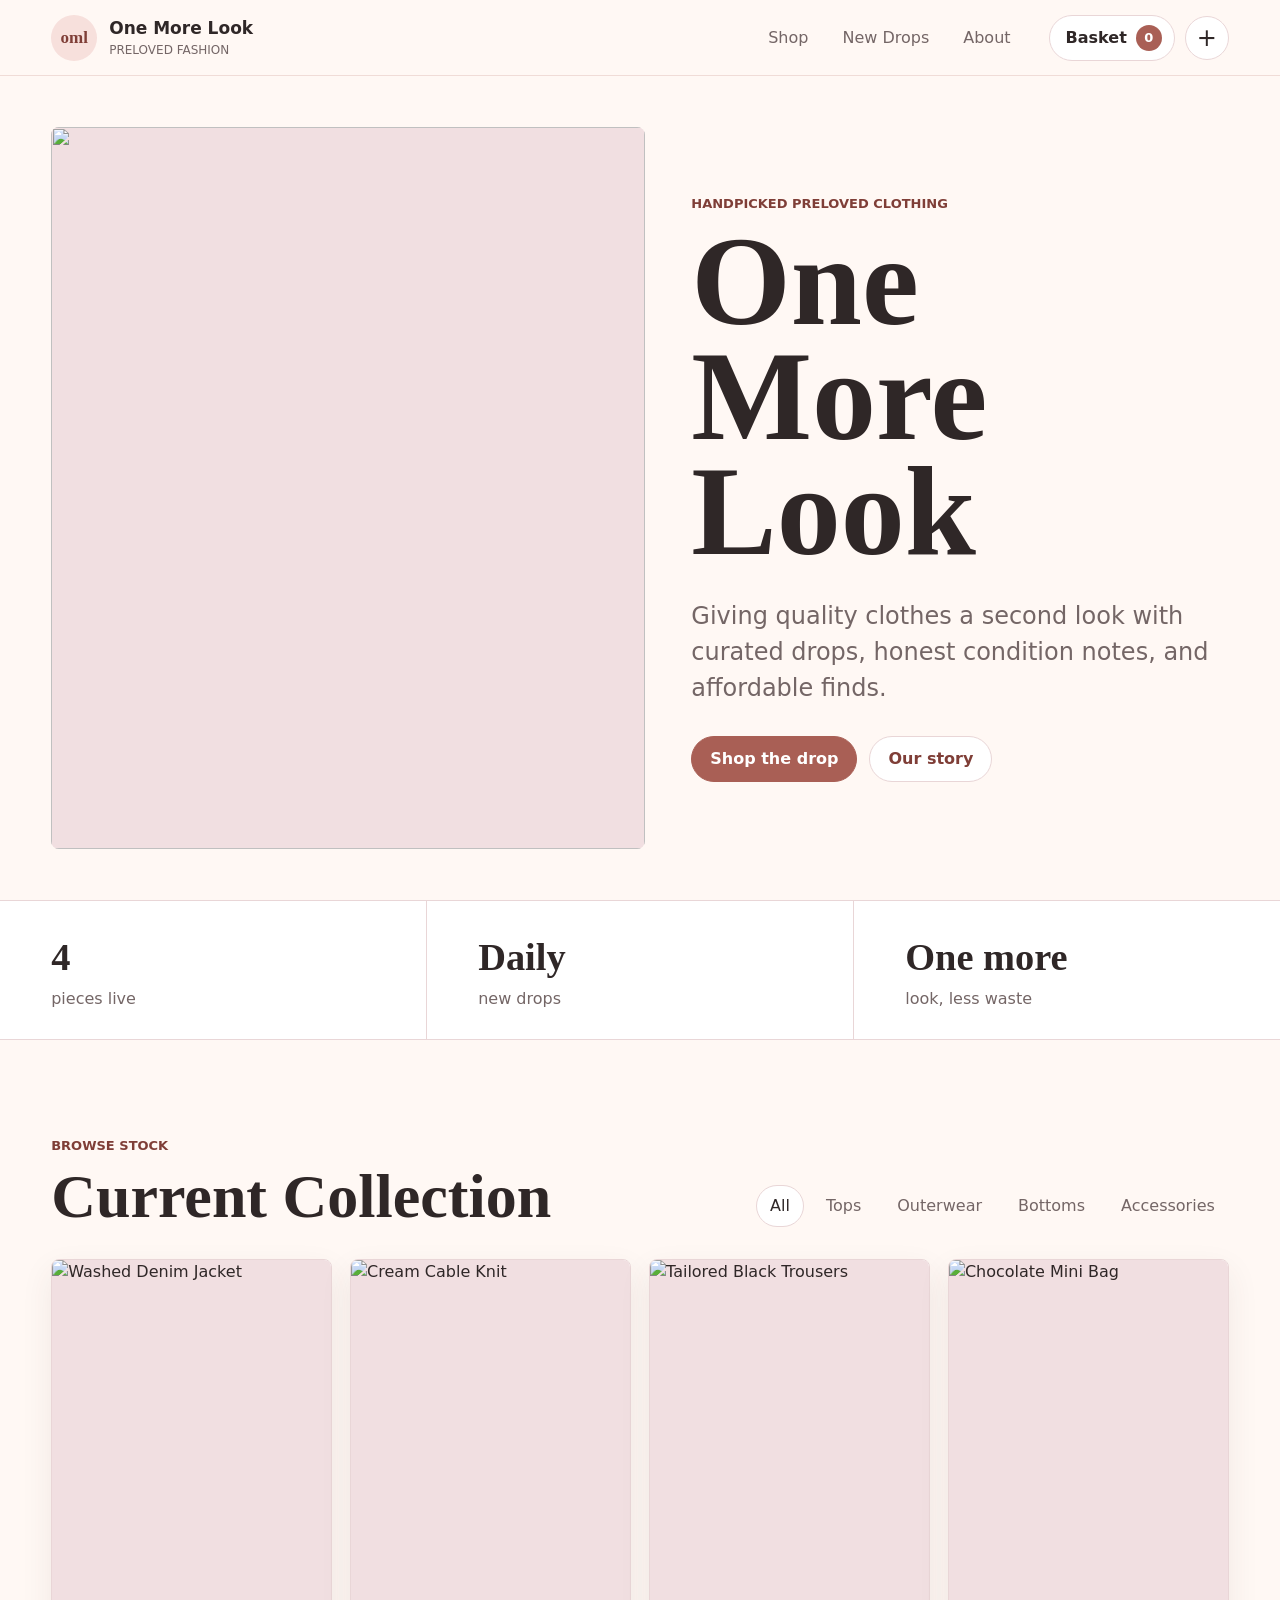
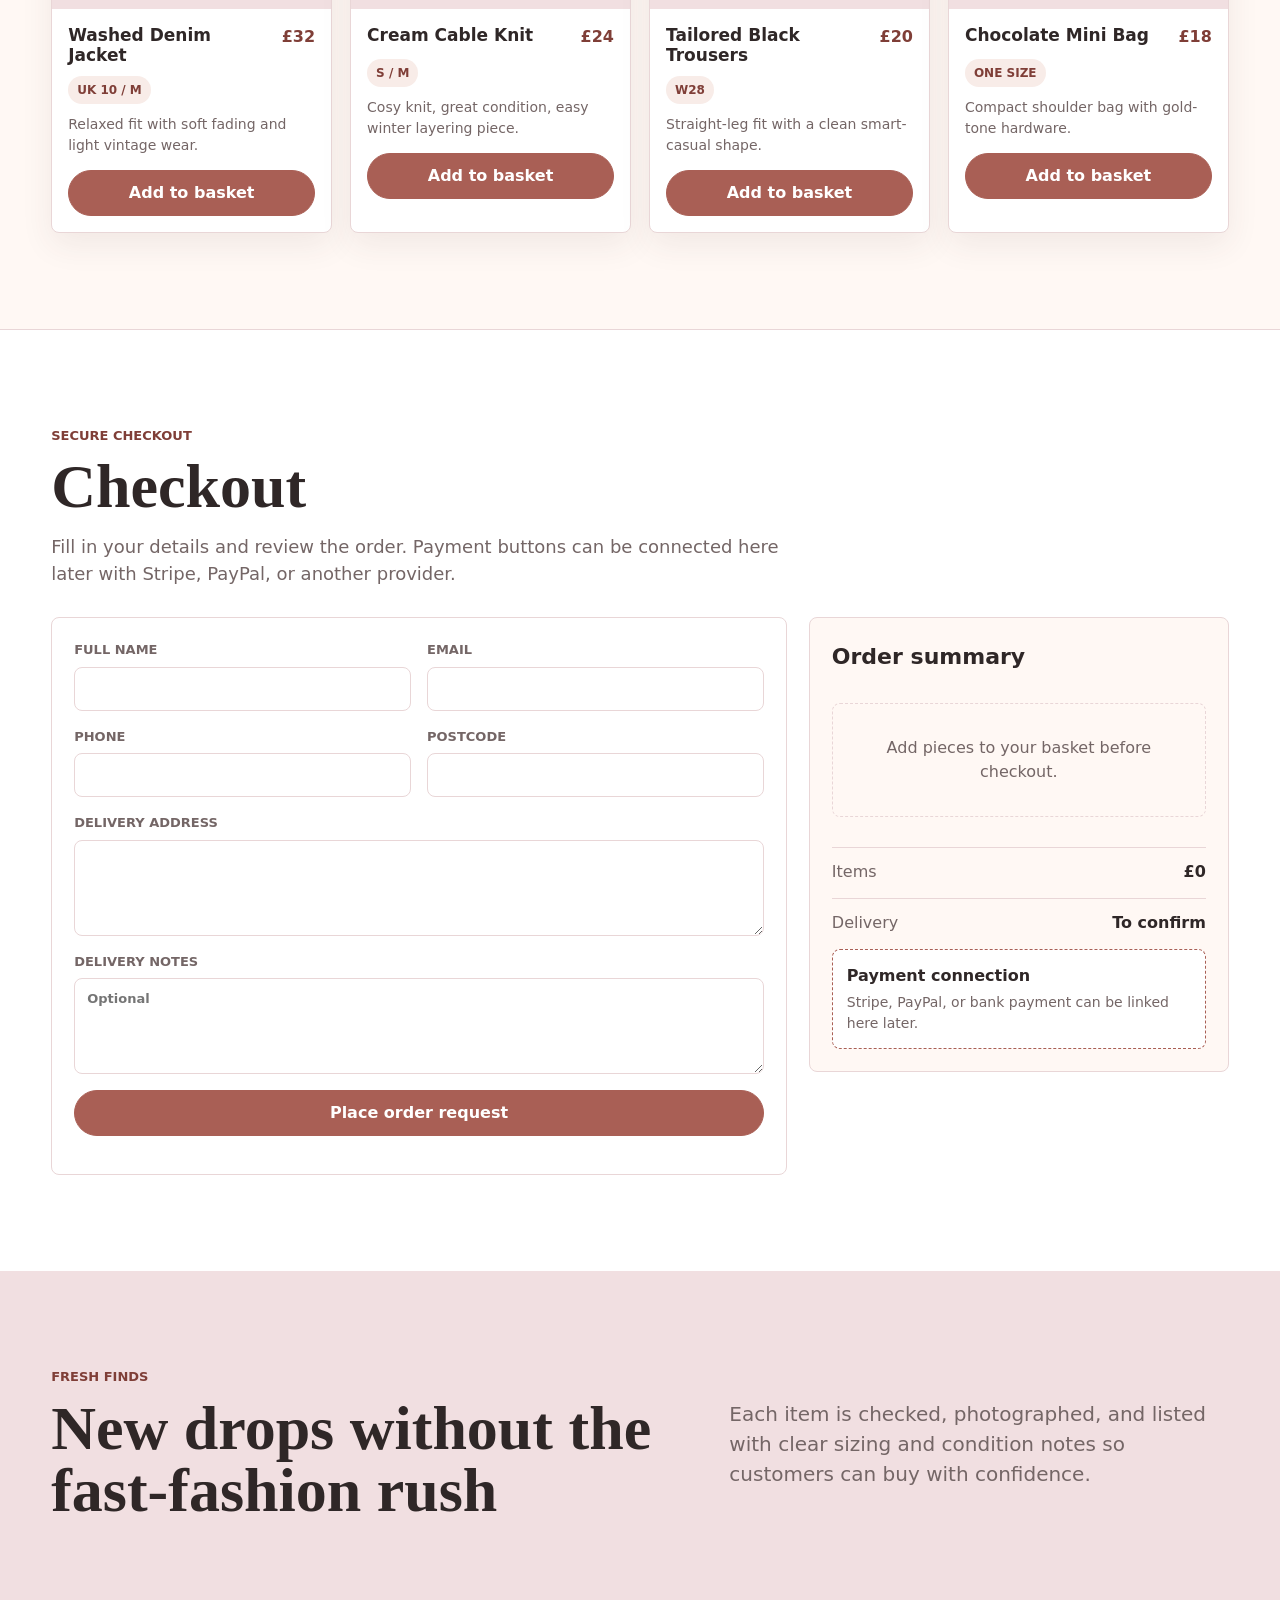
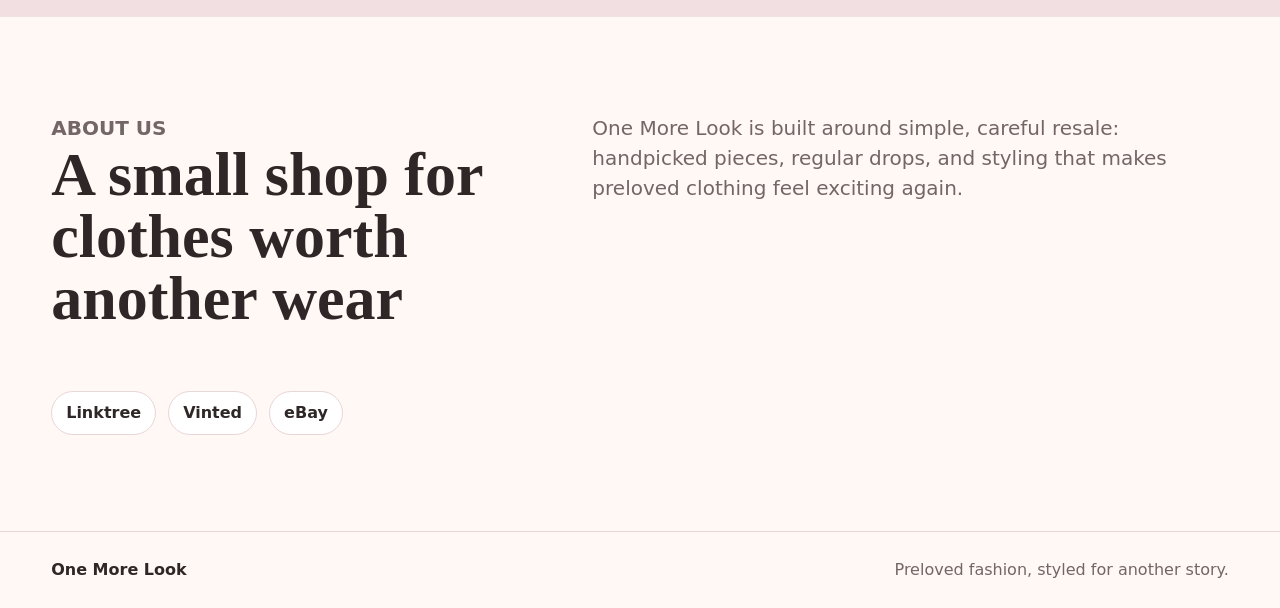
==== index.html @ d31d64b2 "initial" ====
<!doctype html>
<html lang="en">
  <head>
    <meta charset="utf-8" />
    <meta name="viewport" content="width=device-width, initial-scale=1" />
    <title>One More Look | Preloved Fashion</title>
    <meta
      name="description"
      content="One More Look sells handpicked preloved clothing, giving every piece one more look."
    />
    <link rel="preconnect" href="https://images.unsplash.com" />
    <link rel="stylesheet" href="styles.css" />
  </head>
  <body>
    <header class="site-header">
      <a class="brand" href="#home" aria-label="One More Look home">
        <span class="brand-mark">oml</span>
        <span>
          <strong>One More Look</strong>
          <small>Preloved Fashion</small>
        </span>
      </a>

      <nav class="main-nav" aria-label="Main navigation">
        <a href="#shop">Shop</a>
        <a href="#new">New Drops</a>
        <a href="#about">About</a>
      </nav>

      <div class="header-actions">
        <button class="basket-button" id="basketOpen" type="button" aria-label="Open basket">
          Basket
          <span id="basketCount">0</span>
        </button>
        <button class="icon-button" id="employeeOpen" type="button" aria-label="Employee login">
          <span aria-hidden="true">+</span>
        </button>
      </div>
    </header>

    <main id="home">
      <section class="hero" aria-labelledby="hero-title">
        <div class="hero-media" aria-hidden="true">
          <img
            src="https://images.unsplash.com/photo-1525507119028-ed4c629a60a3?auto=format&fit=crop&w=1200&q=80"
            alt=""
          />
        </div>
        <div class="hero-copy">
          <p class="eyebrow">Handpicked preloved clothing</p>
          <h1 id="hero-title">One More Look</h1>
          <p id="heroText">
            Giving quality clothes a second look with curated drops, honest condition notes, and
            affordable finds.
          </p>
          <div class="hero-actions">
            <a class="button primary" href="#shop">Shop the drop</a>
            <a class="button secondary" href="#about">Our story</a>
          </div>
        </div>
      </section>

      <section class="stats-band" aria-label="Shop highlights">
        <div>
          <strong id="stockCount">0</strong>
          <span>pieces live</span>
        </div>
        <div>
          <strong>Daily</strong>
          <span>new drops</span>
        </div>
        <div>
          <strong>One more</strong>
          <span>look, less waste</span>
        </div>
      </section>

      <section class="section" id="shop" aria-labelledby="shop-title">
        <div class="section-heading">
          <div>
            <p class="eyebrow">Browse stock</p>
            <h2 id="shop-title">Current Collection</h2>
          </div>
          <div class="filters" aria-label="Product filters">
            <button class="filter active" type="button" data-filter="all">All</button>
            <button class="filter" type="button" data-filter="tops">Tops</button>
            <button class="filter" type="button" data-filter="outerwear">Outerwear</button>
            <button class="filter" type="button" data-filter="bottoms">Bottoms</button>
            <button class="filter" type="button" data-filter="accessories">Accessories</button>
          </div>
        </div>
        <div class="product-grid" id="productGrid" aria-live="polite"></div>
      </section>

      <section class="section checkout-section" id="checkout" aria-labelledby="checkout-title">
        <div>
          <p class="eyebrow">Secure checkout</p>
          <h2 id="checkout-title">Checkout</h2>
          <p>
            Fill in your details and review the order. Payment buttons can be connected here later
            with Stripe, PayPal, or another provider.
          </p>
        </div>

        <div class="checkout-layout">
          <form class="checkout-form" id="checkoutForm">
            <label>
              Full name
              <input type="text" id="customerName" required />
            </label>
            <label>
              Email
              <input type="email" id="customerEmail" required />
            </label>
            <label>
              Phone
              <input type="tel" id="customerPhone" />
            </label>
            <label>
              Postcode
              <input type="text" id="customerPostcode" required />
            </label>
            <label class="full">
              Delivery address
              <textarea id="customerAddress" required></textarea>
            </label>
            <label class="full">
              Delivery notes
              <textarea id="customerNotes" placeholder="Optional"></textarea>
            </label>
            <button class="button primary full" type="submit">Place order request</button>
            <p class="form-note full" id="checkoutMessage"></p>
          </form>

          <aside class="order-summary" aria-label="Order summary">
            <h3>Order summary</h3>
            <div id="checkoutItems"></div>
            <div class="summary-line">
              <span>Items</span>
              <strong id="checkoutSubtotal">GBP 0</strong>
            </div>
            <div class="summary-line">
              <span>Delivery</span>
              <strong id="checkoutDelivery">To confirm</strong>
            </div>
            <div class="payment-placeholder">
              <strong>Payment connection</strong>
              <span>Stripe, PayPal, or bank payment can be linked here later.</span>
            </div>
          </aside>
        </div>
      </section>

      <section class="new-drop" id="new" aria-labelledby="new-title">
        <div>
          <p class="eyebrow">Fresh finds</p>
          <h2 id="new-title">New drops without the fast-fashion rush</h2>
        </div>
        <p>
          Each item is checked, photographed, and listed with clear sizing and condition notes so
          customers can buy with confidence.
        </p>
      </section>

      <section class="section about" id="about" aria-labelledby="about-title">
        <div>
          <p class="eyebrow">About us</p>
          <h2 id="about-title">A small shop for clothes worth another wear</h2>
        </div>
        <p id="aboutText">
          One More Look is built around simple, careful resale: handpicked pieces, regular drops,
          and styling that makes preloved clothing feel exciting again.
        </p>
        <div class="social-links">
          <a href="https://linktr.ee/onemorelook" target="_blank" rel="noreferrer">Linktree</a>
          <a href="#" id="vintedLink">Vinted</a>
          <a href="#" id="ebayLink">eBay</a>
        </div>
      </section>
    </main>

    <footer class="site-footer">
      <span>One More Look</span>
      <span>Preloved fashion, styled for another story.</span>
    </footer>

    <dialog class="employee-panel" id="employeePanel">
      <div class="panel-top">
        <div>
          <p class="eyebrow">Employee area</p>
          <h2 id="panelTitle">Login</h2>
        </div>
        <button class="icon-button" id="employeeClose" type="button" aria-label="Close employee panel">
          <span aria-hidden="true">x</span>
        </button>
      </div>

      <form class="login-form" id="loginForm">
        <label>
          Email
          <input type="email" id="employeeEmail" value="employee@onemorelook.co.uk" required />
        </label>
        <label>
          Password
          <input type="password" id="employeePassword" placeholder="Try: onemorelook" required />
        </label>
        <button class="button primary" type="submit">Log in</button>
        <p class="form-note" id="loginMessage">Demo password: <strong>onemorelook</strong></p>
      </form>

      <div class="admin-area hidden" id="adminArea">
        <div class="admin-toolbar">
          <button class="tab active" type="button" data-tab="stock">Stock</button>
          <button class="tab" type="button" data-tab="layout">Layout</button>
          <button class="tab" type="button" data-tab="links">Links</button>
        </div>

        <section class="admin-tab" id="stockTab">
          <form class="stock-form" id="stockForm">
            <input type="hidden" id="itemId" />
            <label>
              Item name
              <input type="text" id="itemName" placeholder="Vintage denim jacket" required />
            </label>
            <label>
              Category
              <select id="itemCategory">
                <option value="tops">Tops</option>
                <option value="outerwear">Outerwear</option>
                <option value="bottoms">Bottoms</option>
                <option value="accessories">Accessories</option>
              </select>
            </label>
            <label>
              Price
              <input type="number" id="itemPrice" min="1" step="1" placeholder="28" required />
            </label>
            <label>
              Size
              <input type="text" id="itemSize" placeholder="UK 10 / M" required />
            </label>
            <label class="full">
              Image URL
              <input type="url" id="itemImage" placeholder="https://..." required />
            </label>
            <label class="full">
              Notes
              <textarea id="itemNotes" placeholder="Condition, fit, fabric, styling note" required></textarea>
            </label>
            <div class="form-actions full">
              <button class="button primary" type="submit">Save item</button>
              <button class="button secondary" id="clearForm" type="button">Clear</button>
            </div>
          </form>
          <div class="stock-list" id="stockList"></div>
        </section>

        <section class="admin-tab hidden" id="layoutTab">
          <form class="settings-form" id="settingsForm">
            <label>
              Hero message
              <textarea id="settingHero"></textarea>
            </label>
            <label>
              About message
              <textarea id="settingAbout"></textarea>
            </label>
            <label>
              Accent colour
              <input type="color" id="settingAccent" value="#a95f55" />
            </label>
            <button class="button primary" type="submit">Update website</button>
          </form>
        </section>

        <section class="admin-tab hidden" id="linksTab">
          <form class="settings-form" id="linksForm">
            <label>
              Vinted link
              <input type="url" id="settingVinted" placeholder="https://www.vinted.co.uk/..." />
            </label>
            <label>
              eBay link
              <input type="url" id="settingEbay" placeholder="https://www.ebay.co.uk/..." />
            </label>
            <button class="button primary" type="submit">Save links</button>
          </form>
        </section>

        <button class="button danger" id="logoutButton" type="button">Log out</button>
      </div>
    </dialog>

    <dialog class="basket-panel" id="basketPanel">
      <div class="panel-top">
        <div>
          <p class="eyebrow">Your basket</p>
          <h2>Ready to buy</h2>
        </div>
        <button class="icon-button" id="basketClose" type="button" aria-label="Close basket">
          <span aria-hidden="true">x</span>
        </button>
      </div>
      <div class="basket-list" id="basketList"></div>
      <div class="basket-footer">
        <div class="summary-line">
          <span>Subtotal</span>
          <strong id="basketSubtotal">GBP 0</strong>
        </div>
        <a class="button primary" id="checkoutLink" href="#checkout">Go to checkout</a>
        <button class="button secondary" id="clearBasket" type="button">Clear basket</button>
      </div>
    </dialog>

    <script src="app.js"></script>
  </body>
</html>
---- styles.css ----
:root {
  --bg: #fff8f4;
  --ink: #2f2727;
  --muted: #746666;
  --paper: #ffffff;
  --soft: #f1dfe1;
  --accent: #a95f55;
  --accent-dark: #7f3e37;
  --line: #e9d6d7;
  --shadow: 0 18px 48px rgba(73, 47, 47, 0.14);
}

* {
  box-sizing: border-box;
}

html {
  scroll-behavior: smooth;
}

body {
  margin: 0;
  background: var(--bg);
  color: var(--ink);
  font-family:
    Inter, ui-sans-serif, system-ui, -apple-system, BlinkMacSystemFont, "Segoe UI", sans-serif;
  line-height: 1.5;
}

a {
  color: inherit;
  text-decoration: none;
}

img {
  display: block;
  max-width: 100%;
}

button,
input,
textarea,
select {
  font: inherit;
}

.site-header {
  position: sticky;
  top: 0;
  z-index: 10;
  display: grid;
  grid-template-columns: 1fr auto auto;
  align-items: center;
  gap: 24px;
  min-height: 76px;
  padding: 14px clamp(18px, 4vw, 56px);
  border-bottom: 1px solid rgba(169, 95, 85, 0.18);
  background: rgba(255, 248, 244, 0.9);
  backdrop-filter: blur(14px);
}

.header-actions {
  display: flex;
  align-items: center;
  justify-content: flex-end;
  gap: 10px;
}

.brand {
  display: inline-flex;
  align-items: center;
  gap: 12px;
  width: fit-content;
}

.brand-mark {
  display: grid;
  width: 46px;
  height: 46px;
  place-items: center;
  border-radius: 50%;
  background: #f7e0dc;
  color: var(--accent-dark);
  font-family: Georgia, serif;
  font-size: 17px;
  font-weight: 700;
  letter-spacing: 0;
}

.brand strong,
.brand small {
  display: block;
}

.brand strong {
  font-size: 17px;
}

.brand small {
  color: var(--muted);
  font-size: 12px;
  text-transform: uppercase;
}

.main-nav {
  display: flex;
  align-items: center;
  gap: 6px;
}

.main-nav a,
.filter,
.tab {
  min-height: 38px;
  padding: 8px 13px;
  border: 1px solid transparent;
  border-radius: 999px;
  color: var(--muted);
  background: transparent;
  cursor: pointer;
}

.main-nav a:hover,
.filter:hover,
.tab:hover,
.filter.active,
.tab.active {
  border-color: var(--line);
  background: var(--paper);
  color: var(--ink);
}

.icon-button {
  display: grid;
  width: 44px;
  height: 44px;
  place-items: center;
  border: 1px solid var(--line);
  border-radius: 50%;
  background: var(--paper);
  color: var(--ink);
  cursor: pointer;
}

.icon-button span {
  display: block;
  font-size: 24px;
  line-height: 1;
}

.basket-button {
  display: inline-flex;
  min-height: 44px;
  align-items: center;
  gap: 9px;
  padding: 9px 12px 9px 16px;
  border: 1px solid var(--line);
  border-radius: 999px;
  background: var(--paper);
  color: var(--ink);
  cursor: pointer;
  font-weight: 900;
}

.basket-button span {
  display: grid;
  min-width: 26px;
  height: 26px;
  place-items: center;
  border-radius: 50%;
  background: var(--accent);
  color: #fff;
  font-size: 13px;
}

.hero {
  display: grid;
  grid-template-columns: minmax(0, 1.05fr) minmax(320px, 0.95fr);
  align-items: stretch;
  min-height: calc(100svh - 76px);
  padding: clamp(18px, 4vw, 56px);
  gap: clamp(18px, 4vw, 46px);
}

.hero-media {
  overflow: hidden;
  min-height: 520px;
  border-radius: 8px;
  background: var(--soft);
}

.hero-media img {
  width: 100%;
  height: 100%;
  object-fit: cover;
}

.hero-copy {
  display: flex;
  flex-direction: column;
  justify-content: center;
  padding-block: 48px;
}

.eyebrow {
  margin: 0 0 10px;
  color: var(--accent-dark);
  font-size: 13px;
  font-weight: 800;
  letter-spacing: 0;
  text-transform: uppercase;
}

h1,
h2,
p {
  overflow-wrap: anywhere;
}

h1 {
  max-width: 11ch;
  margin: 0;
  font-family: Georgia, "Times New Roman", serif;
  font-size: clamp(58px, 10vw, 132px);
  font-weight: 700;
  line-height: 0.9;
}

h2 {
  margin: 0;
  font-family: Georgia, "Times New Roman", serif;
  font-size: clamp(32px, 5vw, 62px);
  line-height: 1;
}

.hero-copy p:not(.eyebrow) {
  max-width: 620px;
  margin: 28px 0 0;
  color: var(--muted);
  font-size: clamp(18px, 2vw, 24px);
}

.hero-actions,
.form-actions,
.social-links {
  display: flex;
  flex-wrap: wrap;
  gap: 12px;
  margin-top: 30px;
}

.button {
  display: inline-flex;
  min-height: 44px;
  align-items: center;
  justify-content: center;
  padding: 10px 18px;
  border: 1px solid var(--line);
  border-radius: 999px;
  background: var(--paper);
  color: var(--ink);
  cursor: pointer;
  font-weight: 800;
}

.button.primary {
  border-color: var(--accent);
  background: var(--accent);
  color: #fff;
}

.button.secondary {
  color: var(--accent-dark);
}

.button.full {
  width: 100%;
}

.button.danger {
  width: 100%;
  margin-top: 18px;
  border-color: #e6b5b5;
  color: #8d2727;
}

.stats-band {
  display: grid;
  grid-template-columns: repeat(3, 1fr);
  gap: 1px;
  border-block: 1px solid var(--line);
  background: var(--line);
}

.stats-band div {
  padding: 28px clamp(18px, 4vw, 56px);
  background: #fff;
}

.stats-band strong,
.stats-band span {
  display: block;
}

.stats-band strong {
  font-family: Georgia, serif;
  font-size: clamp(26px, 3vw, 42px);
}

.stats-band span {
  color: var(--muted);
}

.section,
.new-drop,
.about {
  padding: clamp(54px, 8vw, 96px) clamp(18px, 4vw, 56px);
}

.section-heading {
  display: flex;
  align-items: end;
  justify-content: space-between;
  gap: 22px;
  margin-bottom: 32px;
}

.filters {
  display: flex;
  flex-wrap: wrap;
  justify-content: flex-end;
  gap: 8px;
}

.product-grid {
  display: grid;
  grid-template-columns: repeat(4, minmax(0, 1fr));
  gap: 18px;
}

.product-card {
  overflow: hidden;
  border: 1px solid var(--line);
  border-radius: 8px;
  background: var(--paper);
  box-shadow: 0 12px 32px rgba(73, 47, 47, 0.08);
}

.product-card figure {
  margin: 0;
}

.product-card img {
  width: 100%;
  aspect-ratio: 4 / 5;
  object-fit: cover;
  background: var(--soft);
}

.product-body {
  display: grid;
  gap: 10px;
  padding: 16px;
}

.product-line {
  display: flex;
  align-items: start;
  justify-content: space-between;
  gap: 12px;
}

.product-line h3 {
  margin: 0;
  font-size: 17px;
  line-height: 1.2;
}

.price {
  font-weight: 900;
  color: var(--accent-dark);
}

.pill {
  width: fit-content;
  padding: 5px 9px;
  border-radius: 999px;
  background: #f8ece8;
  color: var(--accent-dark);
  font-size: 12px;
  font-weight: 800;
  text-transform: uppercase;
}

.product-body p {
  margin: 0;
  color: var(--muted);
  font-size: 14px;
}

.product-body .button {
  width: 100%;
  margin-top: 4px;
}

.product-body .button[disabled] {
  cursor: not-allowed;
  opacity: 0.58;
}

.checkout-section {
  border-top: 1px solid var(--line);
  background: #fff;
}

.checkout-section > div:first-child p:not(.eyebrow) {
  max-width: 760px;
  margin: 16px 0 0;
  color: var(--muted);
  font-size: 18px;
}

.checkout-layout {
  display: grid;
  grid-template-columns: minmax(0, 1fr) minmax(300px, 420px);
  gap: 22px;
  margin-top: 30px;
}

.checkout-form {
  display: grid;
  grid-template-columns: repeat(2, minmax(0, 1fr));
  gap: 16px;
  padding: 22px;
  border: 1px solid var(--line);
  border-radius: 8px;
  background: var(--paper);
}

.order-summary {
  display: grid;
  align-self: start;
  gap: 14px;
  padding: 22px;
  border: 1px solid var(--line);
  border-radius: 8px;
  background: var(--bg);
}

.order-summary h3 {
  margin: 0;
  font-size: 22px;
}

.summary-line {
  display: flex;
  align-items: center;
  justify-content: space-between;
  gap: 14px;
  padding-top: 12px;
  border-top: 1px solid var(--line);
}

.summary-line span {
  color: var(--muted);
}

.summary-item,
.basket-item {
  display: grid;
  grid-template-columns: 58px 1fr auto;
  align-items: center;
  gap: 12px;
  padding: 10px 0;
  border-top: 1px solid var(--line);
}

.summary-item:first-child,
.basket-item:first-child {
  border-top: 0;
}

.summary-item img,
.basket-item img {
  width: 58px;
  height: 72px;
  border-radius: 8px;
  object-fit: cover;
  background: var(--soft);
}

.summary-item h4,
.basket-item h4 {
  margin: 0;
  font-size: 15px;
}

.summary-item p,
.basket-item p {
  margin: 3px 0 0;
  color: var(--muted);
  font-size: 13px;
}

.basket-remove {
  min-height: 34px;
  padding: 6px 10px;
  border: 1px solid var(--line);
  border-radius: 999px;
  background: var(--paper);
  color: var(--accent-dark);
  cursor: pointer;
  font-size: 13px;
  font-weight: 900;
}

.payment-placeholder {
  display: grid;
  gap: 4px;
  padding: 14px;
  border: 1px dashed var(--accent);
  border-radius: 8px;
  background: #fff;
}

.payment-placeholder span {
  color: var(--muted);
  font-size: 14px;
}

.new-drop {
  display: grid;
  grid-template-columns: minmax(0, 0.9fr) minmax(280px, 0.7fr);
  gap: 36px;
  align-items: center;
  background: var(--soft);
}

.new-drop p:not(.eyebrow),
.about p {
  max-width: 760px;
  margin: 0;
  color: var(--muted);
  font-size: 20px;
}

.about {
  display: grid;
  grid-template-columns: minmax(0, 0.8fr) minmax(280px, 1fr);
  gap: 32px;
  align-items: start;
}

.social-links a {
  min-height: 42px;
  padding: 9px 14px;
  border: 1px solid var(--line);
  border-radius: 999px;
  background: var(--paper);
  font-weight: 800;
}

.site-footer {
  display: flex;
  justify-content: space-between;
  gap: 18px;
  padding: 26px clamp(18px, 4vw, 56px);
  border-top: 1px solid var(--line);
  color: var(--muted);
}

.site-footer span:first-child {
  color: var(--ink);
  font-weight: 900;
}

.employee-panel,
.basket-panel {
  width: min(960px, calc(100vw - 28px));
  max-height: min(860px, calc(100svh - 28px));
  padding: 0;
  border: 0;
  border-radius: 8px;
  background: var(--paper);
  color: var(--ink);
  box-shadow: var(--shadow);
}

.basket-panel {
  width: min(560px, calc(100vw - 28px));
}

.employee-panel::backdrop,
.basket-panel::backdrop {
  background: rgba(47, 39, 39, 0.42);
  backdrop-filter: blur(3px);
}

.panel-top {
  display: flex;
  align-items: center;
  justify-content: space-between;
  gap: 16px;
  padding: 22px;
  border-bottom: 1px solid var(--line);
}

.panel-top h2 {
  font-size: 34px;
}

.login-form,
.settings-form,
.stock-form {
  display: grid;
  gap: 16px;
  padding: 22px;
}

.stock-form {
  grid-template-columns: repeat(2, minmax(0, 1fr));
}

label {
  display: grid;
  gap: 7px;
  color: var(--muted);
  font-size: 13px;
  font-weight: 800;
  text-transform: uppercase;
}

input,
textarea,
select {
  width: 100%;
  min-height: 44px;
  border: 1px solid var(--line);
  border-radius: 8px;
  background: #fff;
  color: var(--ink);
  padding: 10px 12px;
}

textarea {
  min-height: 96px;
  resize: vertical;
}

.full {
  grid-column: 1 / -1;
}

.form-note {
  margin: 0;
  color: var(--muted);
}

.admin-toolbar {
  display: flex;
  gap: 8px;
  padding: 14px 22px 0;
}

.stock-list {
  display: grid;
  gap: 10px;
  padding: 0 22px 22px;
}

.basket-list {
  display: grid;
  gap: 0;
  padding: 10px 22px;
}

.basket-footer {
  display: grid;
  gap: 12px;
  padding: 18px 22px 22px;
  border-top: 1px solid var(--line);
}

.stock-row {
  display: grid;
  grid-template-columns: 64px 1fr auto;
  align-items: center;
  gap: 12px;
  padding: 10px;
  border: 1px solid var(--line);
  border-radius: 8px;
}

.stock-row img {
  width: 64px;
  height: 64px;
  border-radius: 8px;
  object-fit: cover;
}

.stock-row h3,
.stock-row p {
  margin: 0;
}

.stock-row p {
  color: var(--muted);
  font-size: 14px;
}

.row-actions {
  display: flex;
  gap: 8px;
}

.row-actions button {
  min-height: 36px;
  padding: 7px 10px;
  border: 1px solid var(--line);
  border-radius: 999px;
  background: var(--paper);
  cursor: pointer;
  font-weight: 800;
}

.empty-state {
  padding: 32px;
  border: 1px dashed var(--line);
  border-radius: 8px;
  color: var(--muted);
  text-align: center;
}

.hidden {
  display: none !important;
}

@media (max-width: 980px) {
  .hero,
  .new-drop,
  .about {
    grid-template-columns: 1fr;
  }

  .hero {
    min-height: auto;
  }

  .hero-media {
    min-height: 360px;
  }

  .product-grid {
    grid-template-columns: repeat(2, minmax(0, 1fr));
  }

  .checkout-layout {
    grid-template-columns: 1fr;
  }

  .section-heading {
    align-items: start;
    flex-direction: column;
  }

  .filters {
    justify-content: flex-start;
  }
}

@media (max-width: 680px) {
  .site-header {
    grid-template-columns: 1fr auto;
  }

  .main-nav {
    grid-column: 1 / -1;
    overflow-x: auto;
    padding-bottom: 2px;
  }

  .hero {
    padding-top: 18px;
  }

  .hero-media {
    min-height: 310px;
  }

  .stats-band,
  .product-grid {
    grid-template-columns: 1fr;
  }

  .site-footer {
    flex-direction: column;
  }

  .checkout-form,
  .stock-form,
  .stock-row {
    grid-template-columns: 1fr;
  }

  .stock-row img {
    width: 100%;
    height: auto;
    aspect-ratio: 4 / 3;
  }
}
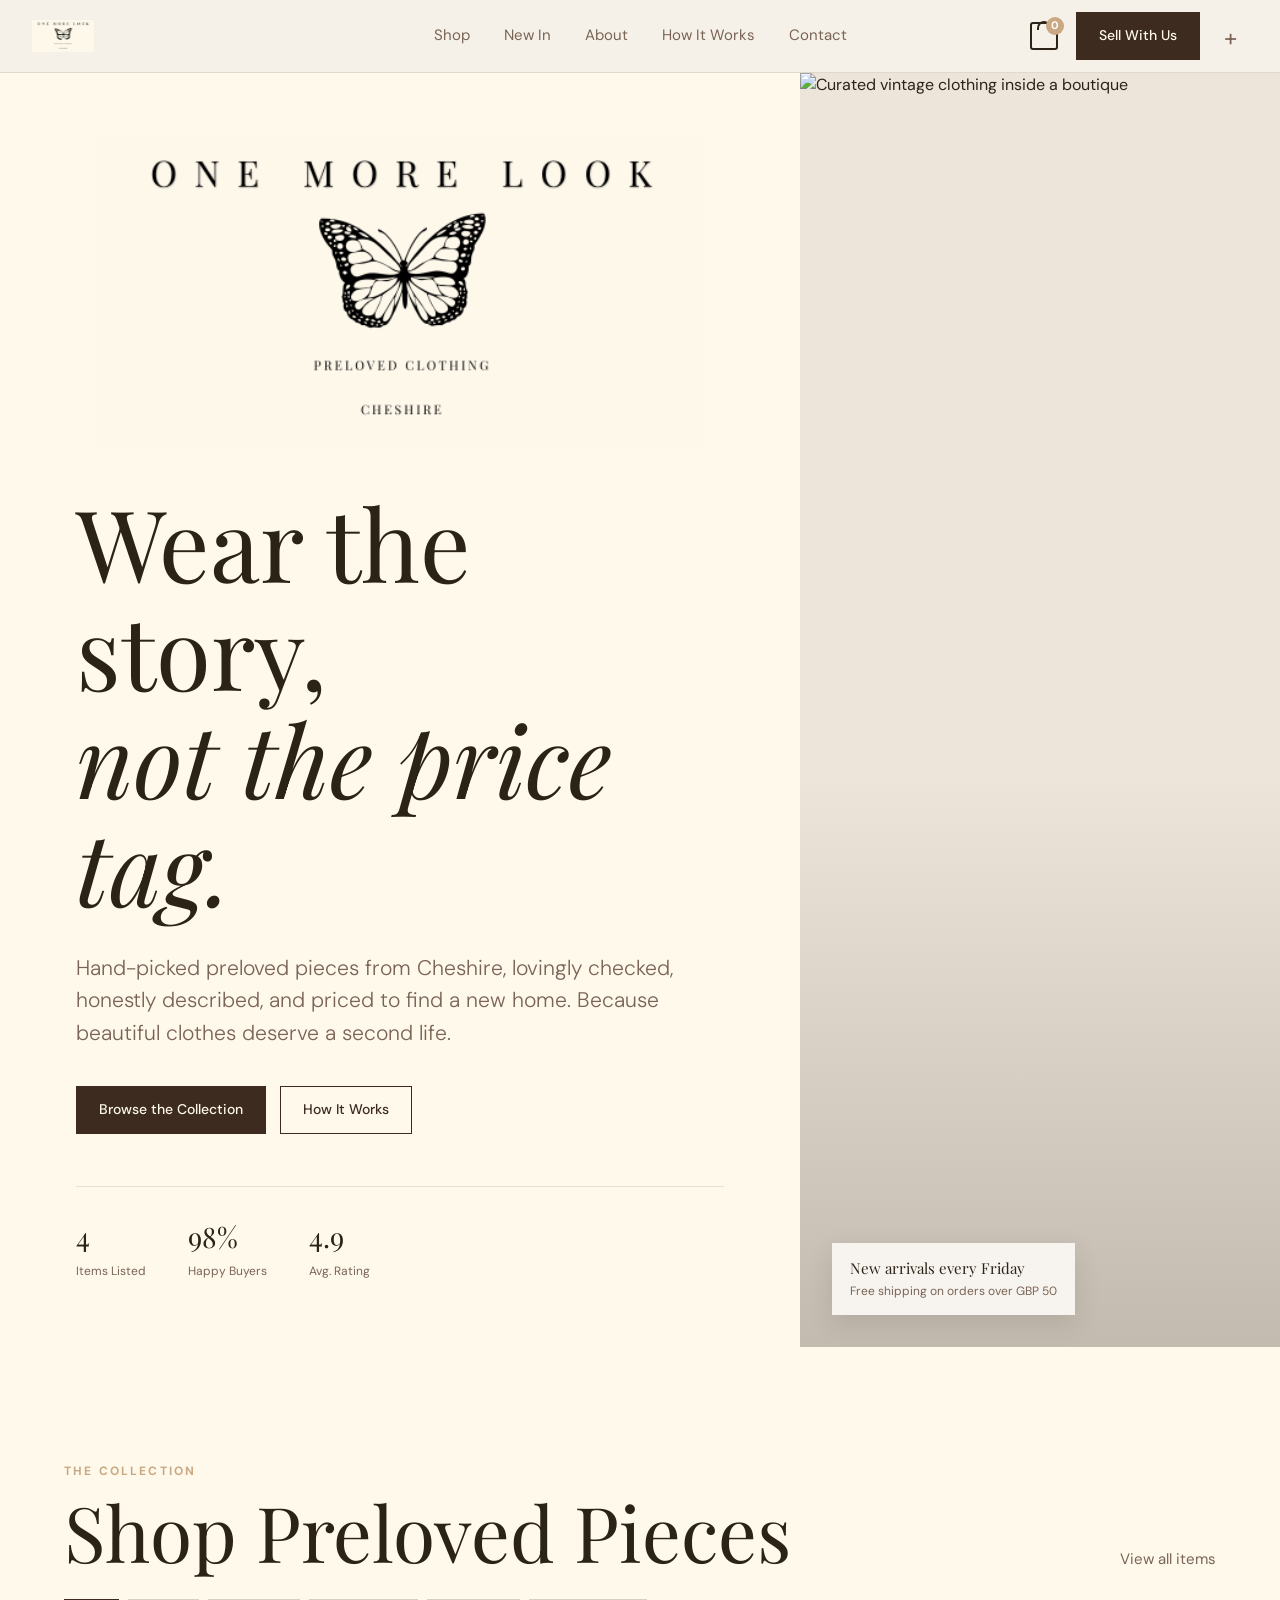
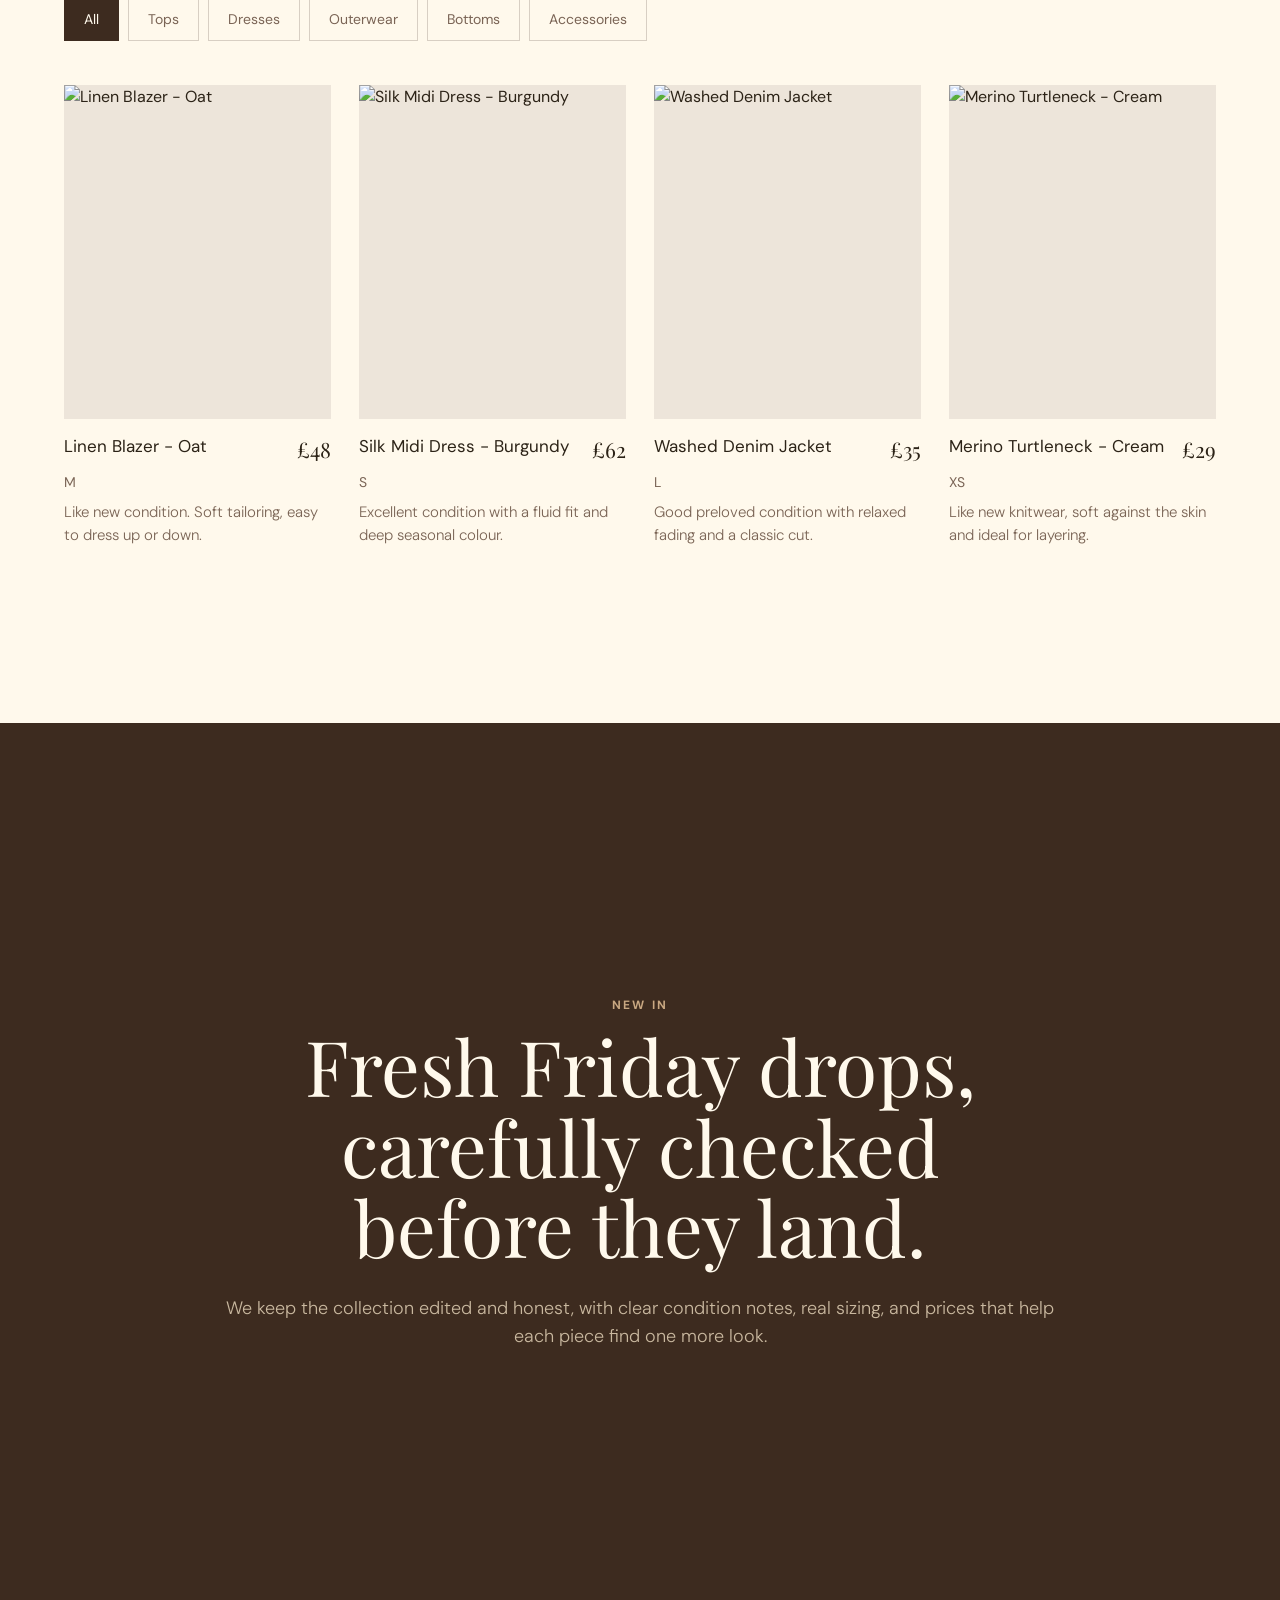
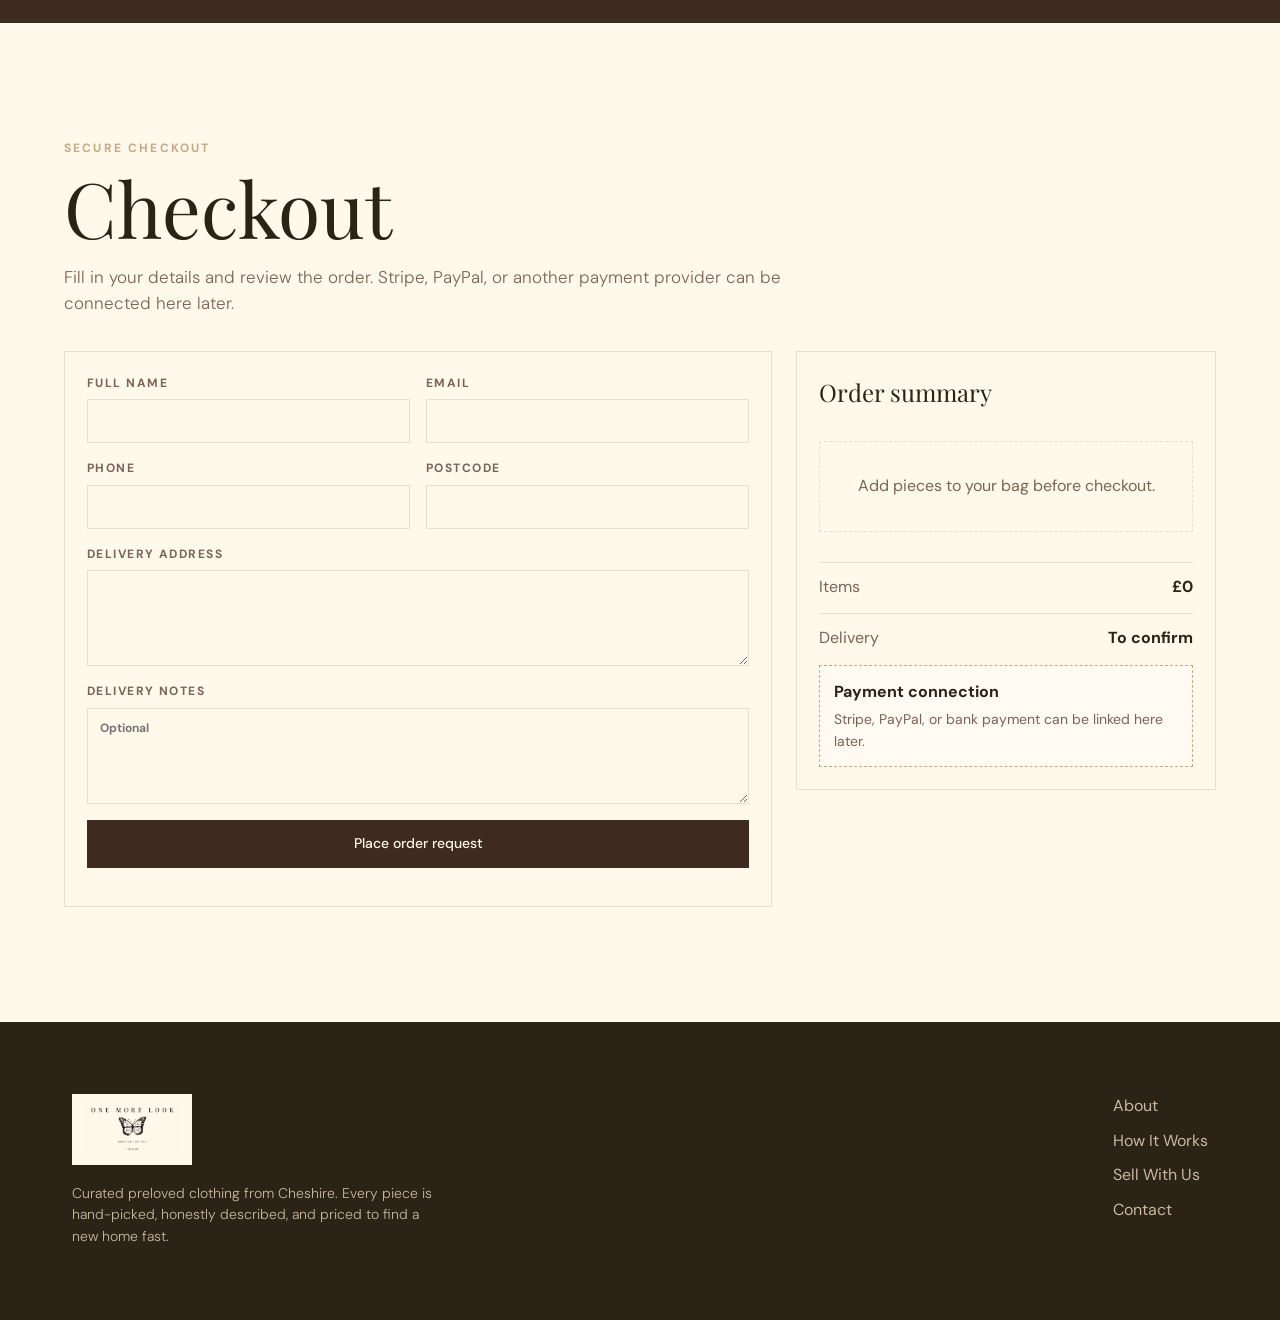
==== commit 31050037: "revamp" ====
--- a/index.html
+++ b/index.html
@@ -3,35 +3,39 @@
   <head>
     <meta charset="utf-8" />
     <meta name="viewport" content="width=device-width, initial-scale=1" />
-    <title>One More Look | Preloved Fashion</title>
+    <title>One More Look | Preloved Clothing Cheshire</title>
     <meta
       name="description"
-      content="One More Look sells handpicked preloved clothing, giving every piece one more look."
+      content="One More Look sells hand-picked preloved clothing from Cheshire."
     />
-    <link rel="preconnect" href="https://images.unsplash.com" />
+    <link rel="preconnect" href="https://fonts.googleapis.com" />
+    <link rel="preconnect" href="https://fonts.gstatic.com" crossorigin />
+    <link
+      href="https://fonts.googleapis.com/css2?family=DM+Sans:wght@300;400;500;700&family=Playfair+Display:ital,wght@0,400;0,500;1,400&display=swap"
+      rel="stylesheet"
+    />
     <link rel="stylesheet" href="styles.css" />
   </head>
   <body>
     <header class="site-header">
-      <a class="brand" href="#home" aria-label="One More Look home">
-        <span class="brand-mark">oml</span>
-        <span>
-          <strong>One More Look</strong>
-          <small>Preloved Fashion</small>
-        </span>
+      <a class="brand" href="index.html" aria-label="One More Look home">
+        <img src="assets/Screenshot 2026-06-12 185606.png" alt="One More Look" />
       </a>
 
       <nav class="main-nav" aria-label="Main navigation">
         <a href="#shop">Shop</a>
-        <a href="#new">New Drops</a>
-        <a href="#about">About</a>
+        <a href="#new-in">New In</a>
+        <a href="about.html">About</a>
+        <a href="how-it-works.html#how-it-works">How It Works</a>
+        <a href="contact.html">Contact</a>
       </nav>
 
       <div class="header-actions">
         <button class="basket-button" id="basketOpen" type="button" aria-label="Open basket">
-          Basket
+          <span class="bag-icon" aria-hidden="true">Bag</span>
           <span id="basketCount">0</span>
         </button>
+        <a class="sell-button" href="how-it-works.html#sell-with-us">Sell With Us</a>
         <button class="icon-button" id="employeeOpen" type="button" aria-label="Employee login">
           <span aria-hidden="true">+</span>
         </button>
@@ -40,56 +44,76 @@
 
     <main id="home">
       <section class="hero" aria-labelledby="hero-title">
-        <div class="hero-media" aria-hidden="true">
+        <div class="hero-copy">
+          <div class="hero-inner">
+            <img
+              class="hero-logo"
+                src="assets/Screenshot 2026-06-12 185606.png"
+              alt="One More Look Preloved Clothing Cheshire"
+            />
+            <h1 id="hero-title">Wear the story,<br /><em>not the price tag.</em></h1>
+            <p id="heroText">
+              Hand-picked preloved pieces from Cheshire, lovingly checked, honestly described, and
+              priced to find a new home. Because beautiful clothes deserve a second life.
+            </p>
+            <div class="hero-actions">
+              <a class="button primary" href="#shop">Browse the Collection</a>
+              <a class="button secondary" href="how-it-works.html#how-it-works">How It Works</a>
+            </div>
+            <div class="hero-stats" aria-label="Shop highlights">
+              <div>
+                <strong id="stockCount">0</strong>
+                <span>Items Listed</span>
+              </div>
+              <div>
+                <strong>98%</strong>
+                <span>Happy Buyers</span>
+              </div>
+              <div>
+                <strong>4.9</strong>
+                <span>Avg. Rating</span>
+              </div>
+            </div>
+          </div>
+        </div>
+        <div class="hero-media">
           <img
-            src="https://images.unsplash.com/photo-1525507119028-ed4c629a60a3?auto=format&fit=crop&w=1200&q=80"
-            alt=""
+            src="https://images.unsplash.com/photo-1595991209266-711c557ac7c4?w=900&h=1100&fit=crop&auto=format"
+            alt="Curated vintage clothing inside a boutique"
           />
-        </div>
-        <div class="hero-copy">
-          <p class="eyebrow">Handpicked preloved clothing</p>
-          <h1 id="hero-title">One More Look</h1>
-          <p id="heroText">
-            Giving quality clothes a second look with curated drops, honest condition notes, and
-            affordable finds.
-          </p>
-          <div class="hero-actions">
-            <a class="button primary" href="#shop">Shop the drop</a>
-            <a class="button secondary" href="#about">Our story</a>
+          <div class="arrival-note">
+            <strong>New arrivals every Friday</strong>
+            <span>Free shipping on orders over GBP 50</span>
           </div>
-        </div>
-      </section>
-
-      <section class="stats-band" aria-label="Shop highlights">
-        <div>
-          <strong id="stockCount">0</strong>
-          <span>pieces live</span>
-        </div>
-        <div>
-          <strong>Daily</strong>
-          <span>new drops</span>
-        </div>
-        <div>
-          <strong>One more</strong>
-          <span>look, less waste</span>
         </div>
       </section>
 
       <section class="section" id="shop" aria-labelledby="shop-title">
         <div class="section-heading">
           <div>
-            <p class="eyebrow">Browse stock</p>
-            <h2 id="shop-title">Current Collection</h2>
+            <p class="eyebrow">The Collection</p>
+            <h2 id="shop-title">Shop Preloved Pieces</h2>
           </div>
-          <div class="filters" aria-label="Product filters">
-            <button class="filter active" type="button" data-filter="all">All</button>
-            <button class="filter" type="button" data-filter="tops">Tops</button>
-            <button class="filter" type="button" data-filter="outerwear">Outerwear</button>
-            <button class="filter" type="button" data-filter="bottoms">Bottoms</button>
-            <button class="filter" type="button" data-filter="accessories">Accessories</button>
-          </div>
+          <a class="text-link" href="#shop">View all items</a>
+        </div>
+        <div class="filters" aria-label="Product filters">
+          <button class="filter active" type="button" data-filter="all">All</button>
+          <button class="filter" type="button" data-filter="tops">Tops</button>
+          <button class="filter" type="button" data-filter="dresses">Dresses</button>
+          <button class="filter" type="button" data-filter="outerwear">Outerwear</button>
+          <button class="filter" type="button" data-filter="bottoms">Bottoms</button>
+          <button class="filter" type="button" data-filter="accessories">Accessories</button>
         </div>
         <div class="product-grid" id="productGrid" aria-live="polite"></div>
+      </section>
+
+      <section class="promise-band" id="new-in" aria-labelledby="new-title">
+        <p class="eyebrow">New In</p>
+        <h2 id="new-title">Fresh Friday drops, carefully checked before they land.</h2>
+        <p>
+          We keep the collection edited and honest, with clear condition notes, real sizing, and
+          prices that help each piece find one more look.
+        </p>
       </section>
 
       <section class="section checkout-section" id="checkout" aria-labelledby="checkout-title">
@@ -97,8 +121,8 @@
           <p class="eyebrow">Secure checkout</p>
           <h2 id="checkout-title">Checkout</h2>
           <p>
-            Fill in your details and review the order. Payment buttons can be connected here later
-            with Stripe, PayPal, or another provider.
+            Fill in your details and review the order. Stripe, PayPal, or another payment provider
+            can be connected here later.
           </p>
         </div>
 
@@ -150,38 +174,22 @@
           </aside>
         </div>
       </section>
-
-      <section class="new-drop" id="new" aria-labelledby="new-title">
-        <div>
-          <p class="eyebrow">Fresh finds</p>
-          <h2 id="new-title">New drops without the fast-fashion rush</h2>
-        </div>
+    </main>
+
+    <footer class="site-footer">
+      <div>
+        <img src="assets/Screenshot 2026-06-12 185606.png" alt="One More Look" />
         <p>
-          Each item is checked, photographed, and listed with clear sizing and condition notes so
-          customers can buy with confidence.
+          Curated preloved clothing from Cheshire. Every piece is hand-picked, honestly described,
+          and priced to find a new home fast.
         </p>
-      </section>
-
-      <section class="section about" id="about" aria-labelledby="about-title">
-        <div>
-          <p class="eyebrow">About us</p>
-          <h2 id="about-title">A small shop for clothes worth another wear</h2>
-        </div>
-        <p id="aboutText">
-          One More Look is built around simple, careful resale: handpicked pieces, regular drops,
-          and styling that makes preloved clothing feel exciting again.
-        </p>
-        <div class="social-links">
-          <a href="https://linktr.ee/onemorelook" target="_blank" rel="noreferrer">Linktree</a>
-          <a href="#" id="vintedLink">Vinted</a>
-          <a href="#" id="ebayLink">eBay</a>
-        </div>
-      </section>
-    </main>
-
-    <footer class="site-footer">
-      <span>One More Look</span>
-      <span>Preloved fashion, styled for another story.</span>
+      </div>
+      <nav aria-label="Footer navigation">
+        <a href="about.html">About</a>
+        <a href="how-it-works.html#how-it-works">How It Works</a>
+        <a href="how-it-works.html#sell-with-us">Sell With Us</a>
+        <a href="contact.html">Contact</a>
+      </nav>
     </footer>
 
     <dialog class="employee-panel" id="employeePanel">
@@ -226,6 +234,7 @@
               Category
               <select id="itemCategory">
                 <option value="tops">Tops</option>
+                <option value="dresses">Dresses</option>
                 <option value="outerwear">Outerwear</option>
                 <option value="bottoms">Bottoms</option>
                 <option value="accessories">Accessories</option>
@@ -243,6 +252,14 @@
               Image URL
               <input type="url" id="itemImage" placeholder="https://..." required />
             </label>
+            <div class="upload-dropzone full" id="imageDropzone">
+              <input type="file" id="itemImageFile" accept="image/*" />
+              <div>
+                <strong>Add image from device</strong>
+                <span>Click to choose a photo, or drag and drop one here.</span>
+              </div>
+              <img class="upload-preview hidden" id="imagePreview" alt="Selected item preview" />
+            </div>
             <label class="full">
               Notes
               <textarea id="itemNotes" placeholder="Condition, fit, fabric, styling note" required></textarea>
@@ -267,7 +284,7 @@
             </label>
             <label>
               Accent colour
-              <input type="color" id="settingAccent" value="#a95f55" />
+              <input type="color" id="settingAccent" value="#c9a882" />
             </label>
             <button class="button primary" type="submit">Update website</button>
           </form>
@@ -294,7 +311,7 @@
     <dialog class="basket-panel" id="basketPanel">
       <div class="panel-top">
         <div>
-          <p class="eyebrow">Your basket</p>
+          <p class="eyebrow">Your bag</p>
           <h2>Ready to buy</h2>
         </div>
         <button class="icon-button" id="basketClose" type="button" aria-label="Close basket">
@@ -308,7 +325,7 @@
           <strong id="basketSubtotal">GBP 0</strong>
         </div>
         <a class="button primary" id="checkoutLink" href="#checkout">Go to checkout</a>
-        <button class="button secondary" id="clearBasket" type="button">Clear basket</button>
+        <button class="button secondary" id="clearBasket" type="button">Clear bag</button>
       </div>
     </dialog>
 
--- a/styles.css
+++ b/styles.css
@@ -1,13 +1,18 @@
 :root {
-  --bg: #fff8f4;
-  --ink: #2f2727;
-  --muted: #746666;
-  --paper: #ffffff;
-  --soft: #f1dfe1;
-  --accent: #a95f55;
-  --accent-dark: #7f3e37;
-  --line: #e9d6d7;
-  --shadow: 0 18px 48px rgba(73, 47, 47, 0.14);
+  --cream: #fff9ec;
+  --cream-light: #fff9ec;
+  --logo-cream: #fff9ec;
+  --sand: #ede5da;
+  --warm-band: #e8ddd2;
+  --ink: #2c2317;
+  --espresso: #3d2b1f;
+  --muted: #7a6455;
+  --tan: #c9a882;
+  --tan-soft: #c9b89f;
+  --paper: #fffaf2;
+  --line: rgba(61, 43, 31, 0.12);
+  --shadow: 0 24px 70px rgba(44, 35, 23, 0.16);
+  --accent: #c9a882;
 }
 
 * {
@@ -20,11 +25,10 @@
 
 body {
   margin: 0;
-  background: var(--bg);
+  background: var(--cream);
   color: var(--ink);
-  font-family:
-    Inter, ui-sans-serif, system-ui, -apple-system, BlinkMacSystemFont, "Segoe UI", sans-serif;
-  line-height: 1.5;
+  font-family: "DM Sans", system-ui, sans-serif;
+  line-height: 1.55;
 }
 
 a {
@@ -47,230 +51,138 @@
 .site-header {
   position: sticky;
   top: 0;
-  z-index: 10;
-  display: grid;
-  grid-template-columns: 1fr auto auto;
+  z-index: 30;
+  display: grid;
+  grid-template-columns: minmax(84px, 1fr) auto minmax(210px, 1fr);
   align-items: center;
-  gap: 24px;
-  min-height: 76px;
-  padding: 14px clamp(18px, 4vw, 56px);
-  border-bottom: 1px solid rgba(169, 95, 85, 0.18);
-  background: rgba(255, 248, 244, 0.9);
-  backdrop-filter: blur(14px);
+  gap: 22px;
+  min-height: 70px;
+  padding: 5px clamp(18px, 4vw, 32px);
+  border-bottom: 1px solid var(--line);
+  background: rgba(245, 240, 232, 0.92);
+  backdrop-filter: blur(12px);
+}
+
+.brand {
+  width: fit-content;
+}
+
+.brand img {
+  width: 62px;
+  height: 62px;
+  object-fit: contain;
+}
+
+.main-nav {
+  display: flex;
+  justify-content: center;
+  gap: clamp(18px, 3vw, 34px);
+}
+
+.main-nav a,
+.text-link {
+  color: var(--muted);
+  font-size: 15px;
+  font-weight: 400;
+  transition: color 160ms ease;
+}
+
+.main-nav a:hover,
+.text-link:hover {
+  color: var(--ink);
 }
 
 .header-actions {
   display: flex;
   align-items: center;
   justify-content: flex-end;
-  gap: 10px;
-}
-
-.brand {
-  display: inline-flex;
-  align-items: center;
   gap: 12px;
-  width: fit-content;
-}
-
-.brand-mark {
-  display: grid;
-  width: 46px;
-  height: 46px;
+}
+
+.basket-button,
+.icon-button {
+  display: inline-grid;
+  place-items: center;
+  border: 0;
+  background: transparent;
+  color: var(--ink);
+  cursor: pointer;
+}
+
+.basket-button {
+  position: relative;
+  min-width: 38px;
+  min-height: 38px;
+}
+
+.bag-icon {
+  display: grid;
+  width: 28px;
+  height: 28px;
+  place-items: center;
+  border: 2px solid var(--ink);
+  border-radius: 3px;
+  font-size: 0;
+}
+
+.bag-icon::before {
+  content: "";
+  width: 10px;
+  height: 7px;
+  margin-top: -10px;
+  border: 2px solid var(--ink);
+  border-bottom: 0;
+  border-radius: 10px 10px 0 0;
+}
+
+.basket-button #basketCount {
+  position: absolute;
+  top: 0;
+  right: 0;
+  display: grid;
+  min-width: 18px;
+  height: 18px;
   place-items: center;
   border-radius: 50%;
-  background: #f7e0dc;
-  color: var(--accent-dark);
-  font-family: Georgia, serif;
-  font-size: 17px;
+  background: var(--tan);
+  color: #fff;
+  font-size: 11px;
   font-weight: 700;
-  letter-spacing: 0;
-}
-
-.brand strong,
-.brand small {
-  display: block;
-}
-
-.brand strong {
-  font-size: 17px;
-}
-
-.brand small {
-  color: var(--muted);
-  font-size: 12px;
-  text-transform: uppercase;
-}
-
-.main-nav {
-  display: flex;
-  align-items: center;
-  gap: 6px;
-}
-
-.main-nav a,
-.filter,
-.tab {
-  min-height: 38px;
-  padding: 8px 13px;
-  border: 1px solid transparent;
-  border-radius: 999px;
-  color: var(--muted);
-  background: transparent;
-  cursor: pointer;
-}
-
-.main-nav a:hover,
-.filter:hover,
-.tab:hover,
-.filter.active,
-.tab.active {
-  border-color: var(--line);
-  background: var(--paper);
-  color: var(--ink);
-}
-
-.icon-button {
-  display: grid;
-  width: 44px;
-  height: 44px;
-  place-items: center;
-  border: 1px solid var(--line);
-  border-radius: 50%;
-  background: var(--paper);
-  color: var(--ink);
-  cursor: pointer;
-}
-
-.icon-button span {
-  display: block;
-  font-size: 24px;
-  line-height: 1;
-}
-
-.basket-button {
-  display: inline-flex;
-  min-height: 44px;
-  align-items: center;
-  gap: 9px;
-  padding: 9px 12px 9px 16px;
-  border: 1px solid var(--line);
-  border-radius: 999px;
-  background: var(--paper);
-  color: var(--ink);
-  cursor: pointer;
-  font-weight: 900;
-}
-
-.basket-button span {
-  display: grid;
-  min-width: 26px;
-  height: 26px;
-  place-items: center;
-  border-radius: 50%;
-  background: var(--accent);
-  color: #fff;
-  font-size: 13px;
-}
-
-.hero {
-  display: grid;
-  grid-template-columns: minmax(0, 1.05fr) minmax(320px, 0.95fr);
-  align-items: stretch;
-  min-height: calc(100svh - 76px);
-  padding: clamp(18px, 4vw, 56px);
-  gap: clamp(18px, 4vw, 46px);
-}
-
-.hero-media {
-  overflow: hidden;
-  min-height: 520px;
-  border-radius: 8px;
-  background: var(--soft);
-}
-
-.hero-media img {
-  width: 100%;
-  height: 100%;
-  object-fit: cover;
-}
-
-.hero-copy {
-  display: flex;
-  flex-direction: column;
-  justify-content: center;
-  padding-block: 48px;
-}
-
-.eyebrow {
-  margin: 0 0 10px;
-  color: var(--accent-dark);
-  font-size: 13px;
-  font-weight: 800;
-  letter-spacing: 0;
-  text-transform: uppercase;
-}
-
-h1,
-h2,
-p {
-  overflow-wrap: anywhere;
-}
-
-h1 {
-  max-width: 11ch;
-  margin: 0;
-  font-family: Georgia, "Times New Roman", serif;
-  font-size: clamp(58px, 10vw, 132px);
-  font-weight: 700;
-  line-height: 0.9;
-}
-
-h2 {
-  margin: 0;
-  font-family: Georgia, "Times New Roman", serif;
-  font-size: clamp(32px, 5vw, 62px);
-  line-height: 1;
-}
-
-.hero-copy p:not(.eyebrow) {
-  max-width: 620px;
-  margin: 28px 0 0;
-  color: var(--muted);
-  font-size: clamp(18px, 2vw, 24px);
-}
-
-.hero-actions,
-.form-actions,
-.social-links {
-  display: flex;
-  flex-wrap: wrap;
-  gap: 12px;
-  margin-top: 30px;
-}
-
+}
+
+.sell-button,
 .button {
   display: inline-flex;
   min-height: 44px;
   align-items: center;
   justify-content: center;
-  padding: 10px 18px;
-  border: 1px solid var(--line);
-  border-radius: 999px;
-  background: var(--paper);
-  color: var(--ink);
+  padding: 12px 22px;
+  border: 1px solid var(--espresso);
+  background: transparent;
+  color: var(--espresso);
   cursor: pointer;
-  font-weight: 800;
-}
-
+  font-size: 14px;
+  font-weight: 500;
+  transition:
+    background 160ms ease,
+    color 160ms ease,
+    border-color 160ms ease;
+}
+
+.sell-button,
 .button.primary {
-  border-color: var(--accent);
-  background: var(--accent);
-  color: #fff;
-}
-
-.button.secondary {
-  color: var(--accent-dark);
+  background: var(--espresso);
+  color: var(--cream-light);
+}
+
+.sell-button:hover,
+.button.primary:hover {
+  background: var(--ink);
+}
+
+.button.secondary:hover {
+  background: var(--espresso);
+  color: var(--cream-light);
 }
 
 .button.full {
@@ -278,89 +190,263 @@
 }
 
 .button.danger {
+  width: calc(100% - 44px);
+  margin: 0 22px 22px;
+  border-color: #8d2727;
+  color: #8d2727;
+}
+
+.icon-button {
+  width: 36px;
+  height: 36px;
+  color: var(--muted);
+  font-size: 24px;
+}
+
+.hero {
+  display: grid;
+  grid-template-columns: minmax(0, 1.25fr) minmax(360px, 0.75fr);
+  min-height: calc(100svh - 70px);
+}
+
+.hero-copy {
+  display: flex;
+  flex-direction: column;
+  justify-content: center;
+  align-items: center;
+  padding: clamp(34px, 5vw, 64px) clamp(28px, 7vw, 76px);
+  background: var(--logo-cream);
+}
+
+.hero-inner {
+  display: grid;
+  width: min(100%, 980px);
+  min-height: calc(100svh - 160px);
+  align-content: center;
+}
+
+.hero-logo {
+  justify-self: center;
+  width: min(720px, 94%);
+  max-width: 100%;
+  margin-bottom: clamp(20px, 4vw, 42px);
+  object-fit: contain;
+  transform: none;
+}
+
+.hero h1,
+.page-hero h1,
+.section h2,
+.promise-band h2,
+.panel-top h2 {
+  margin: 0;
+  font-family: "Playfair Display", Georgia, serif;
+  font-weight: 400;
+  letter-spacing: 0;
+}
+
+.hero h1 {
+  max-width: 11ch;
+  font-size: clamp(76px, 7.8vw, 126px);
+  line-height: 1.08;
+}
+
+.hero h1 em,
+.page-hero h1 em,
+.section h2 em {
+  font-style: italic;
+}
+
+.hero-copy p:not(.eyebrow) {
+  max-width: 680px;
+  margin: 32px 0 0;
+  color: var(--muted);
+  font-size: clamp(20px, 1.65vw, 27px);
+  font-weight: 300;
+}
+
+.hero-actions,
+.form-actions {
+  display: flex;
+  flex-wrap: wrap;
+  gap: 14px;
+  margin-top: 36px;
+}
+
+.page-hero-copy .hero-actions {
+  justify-content: center;
+}
+
+.hero-stats {
+  display: flex;
+  gap: clamp(22px, 4vw, 42px);
+  margin-top: 52px;
+  padding-top: 28px;
+  border-top: 1px solid var(--line);
+}
+
+.hero-stats strong {
+  display: block;
+  font-family: "Playfair Display", Georgia, serif;
+  font-size: 28px;
+  font-weight: 400;
+}
+
+.hero-stats span {
+  color: var(--muted);
+  font-size: 12px;
+}
+
+.hero-media {
+  position: relative;
+  overflow: hidden;
+  min-height: 520px;
+  background: var(--sand);
+}
+
+.hero-media > img {
   width: 100%;
-  margin-top: 18px;
-  border-color: #e6b5b5;
-  color: #8d2727;
-}
-
-.stats-band {
-  display: grid;
-  grid-template-columns: repeat(3, 1fr);
-  gap: 1px;
-  border-block: 1px solid var(--line);
-  background: var(--line);
-}
-
-.stats-band div {
-  padding: 28px clamp(18px, 4vw, 56px);
-  background: #fff;
-}
-
-.stats-band strong,
-.stats-band span {
-  display: block;
-}
-
-.stats-band strong {
-  font-family: Georgia, serif;
-  font-size: clamp(26px, 3vw, 42px);
-}
-
-.stats-band span {
-  color: var(--muted);
+  height: 100%;
+  object-fit: cover;
+}
+
+.hero-media::after {
+  position: absolute;
+  inset: 0;
+  content: "";
+  background: linear-gradient(to top, rgba(44, 35, 23, 0.22), transparent 45%);
+  pointer-events: none;
+}
+
+.arrival-note {
+  position: absolute;
+  left: 32px;
+  bottom: 32px;
+  z-index: 1;
+  display: grid;
+  gap: 2px;
+  padding: 14px 18px;
+  background: rgba(250, 247, 243, 0.94);
+  box-shadow: 0 8px 26px rgba(44, 35, 23, 0.12);
+}
+
+.arrival-note strong {
+  font-family: "Playfair Display", Georgia, serif;
+  font-size: 15px;
+  font-weight: 400;
+}
+
+.arrival-note span {
+  color: var(--muted);
+  font-size: 12px;
 }
 
 .section,
-.new-drop,
-.about {
-  padding: clamp(54px, 8vw, 96px) clamp(18px, 4vw, 56px);
+.checkout-section,
+.page-section {
+  padding: clamp(78px, 9vw, 118px) clamp(22px, 5vw, 86px);
+}
+
+.section {
+  max-width: 100%;
+  margin-inline: auto;
+}
+
+#shop {
+  display: flex;
+  min-height: 100svh;
+  flex-direction: column;
+  justify-content: center;
 }
 
 .section-heading {
   display: flex;
   align-items: end;
   justify-content: space-between;
-  gap: 22px;
-  margin-bottom: 32px;
+  gap: 24px;
+  margin-bottom: 28px;
+}
+
+.eyebrow {
+  margin: 0 0 10px;
+  color: var(--tan);
+  font-size: 12px;
+  font-weight: 700;
+  letter-spacing: 0.18em;
+  text-transform: uppercase;
+}
+
+.section h2,
+.promise-band h2,
+.page-hero h1 {
+  font-size: clamp(48px, 6vw, 82px);
+  line-height: 1.05;
 }
 
 .filters {
   display: flex;
   flex-wrap: wrap;
-  justify-content: flex-end;
-  gap: 8px;
+  gap: 9px;
+  margin-bottom: 44px;
+}
+
+.filter,
+.tab {
+  min-height: 42px;
+  padding: 9px 19px;
+  border: 1px solid rgba(61, 43, 31, 0.2);
+  background: transparent;
+  color: var(--muted);
+  cursor: pointer;
+  font-size: 14px;
+  transition:
+    border-color 160ms ease,
+    background 160ms ease,
+    color 160ms ease;
+}
+
+.filter:hover,
+.tab:hover,
+.filter.active,
+.tab.active {
+  border-color: var(--espresso);
+  background: var(--espresso);
+  color: var(--cream-light);
 }
 
 .product-grid {
   display: grid;
   grid-template-columns: repeat(4, minmax(0, 1fr));
-  gap: 18px;
+  gap: clamp(22px, 2.2vw, 42px);
 }
 
 .product-card {
+  position: relative;
+}
+
+.product-card figure {
+  position: relative;
   overflow: hidden;
-  border: 1px solid var(--line);
-  border-radius: 8px;
-  background: var(--paper);
-  box-shadow: 0 12px 32px rgba(73, 47, 47, 0.08);
-}
-
-.product-card figure {
   margin: 0;
+  aspect-ratio: 4 / 5;
+  background: var(--sand);
 }
 
 .product-card img {
   width: 100%;
-  aspect-ratio: 4 / 5;
+  height: 100%;
   object-fit: cover;
-  background: var(--soft);
+  transition: transform 460ms ease;
+}
+
+.product-card:hover img {
+  transform: scale(1.045);
 }
 
 .product-body {
   display: grid;
-  gap: 10px;
-  padding: 16px;
+  gap: 7px;
+  padding-top: 14px;
 }
 
 .product-line {
@@ -372,69 +458,115 @@
 
 .product-line h3 {
   margin: 0;
-  font-size: 17px;
-  line-height: 1.2;
+  font-size: clamp(17px, 1.2vw, 22px);
+  font-weight: 400;
 }
 
 .price {
-  font-weight: 900;
-  color: var(--accent-dark);
+  flex: 0 0 auto;
+  font-family: "Playfair Display", Georgia, serif;
+  color: var(--ink);
+  font-size: clamp(21px, 1.45vw, 28px);
 }
 
 .pill {
-  width: fit-content;
-  padding: 5px 9px;
-  border-radius: 999px;
-  background: #f8ece8;
-  color: var(--accent-dark);
-  font-size: 12px;
-  font-weight: 800;
-  text-transform: uppercase;
+  color: var(--muted);
+  font-size: 14px;
 }
 
 .product-body p {
   margin: 0;
   color: var(--muted);
-  font-size: 14px;
+  font-size: 15px;
+  font-weight: 300;
 }
 
 .product-body .button {
   width: 100%;
-  margin-top: 4px;
+  margin-top: 6px;
+  background: var(--espresso);
+  color: var(--cream-light);
+  opacity: 0;
+  transform: translateY(6px);
+}
+
+.product-card:hover .product-body .button,
+.product-body .button:focus-visible,
+.product-body .button[disabled] {
+  opacity: 1;
+  transform: translateY(0);
 }
 
 .product-body .button[disabled] {
   cursor: not-allowed;
-  opacity: 0.58;
+  background: var(--tan);
+  border-color: var(--tan);
+}
+
+.promise-band {
+  display: grid;
+  min-height: 100svh;
+  align-content: center;
+  padding: clamp(78px, 9vw, 118px) clamp(22px, 5vw, 86px);
+  background: var(--espresso);
+  color: var(--cream-light);
+  text-align: center;
+}
+
+.combined-section .content-grid {
+  margin-top: 54px;
+}
+
+.promise-band h2 {
+  max-width: 760px;
+  margin-inline: auto;
+}
+
+.promise-band p:not(.eyebrow) {
+  max-width: 860px;
+  margin: 28px auto 0;
+  color: var(--tan-soft);
+  font-size: clamp(18px, 1.4vw, 23px);
+  font-weight: 300;
 }
 
 .checkout-section {
-  border-top: 1px solid var(--line);
-  background: #fff;
+  display: flex;
+  min-height: 100svh;
+  max-width: 100%;
+  flex-direction: column;
+  justify-content: center;
+  margin-inline: auto;
 }
 
 .checkout-section > div:first-child p:not(.eyebrow) {
   max-width: 760px;
   margin: 16px 0 0;
   color: var(--muted);
-  font-size: 18px;
+  font-size: 17px;
+  font-weight: 300;
 }
 
 .checkout-layout {
   display: grid;
   grid-template-columns: minmax(0, 1fr) minmax(300px, 420px);
-  gap: 22px;
-  margin-top: 30px;
-}
-
-.checkout-form {
+  gap: 24px;
+  margin-top: 34px;
+}
+
+.checkout-form,
+.order-summary,
+.stock-row {
+  border: 1px solid var(--line);
+  background: var(--cream-light);
+}
+
+.checkout-form,
+.stock-form {
   display: grid;
   grid-template-columns: repeat(2, minmax(0, 1fr));
   gap: 16px;
   padding: 22px;
-  border: 1px solid var(--line);
-  border-radius: 8px;
-  background: var(--paper);
 }
 
 .order-summary {
@@ -442,14 +574,13 @@
   align-self: start;
   gap: 14px;
   padding: 22px;
-  border: 1px solid var(--line);
-  border-radius: 8px;
-  background: var(--bg);
 }
 
 .order-summary h3 {
   margin: 0;
-  font-size: 22px;
+  font-family: "Playfair Display", Georgia, serif;
+  font-size: 24px;
+  font-weight: 400;
 }
 
 .summary-line {
@@ -484,15 +615,15 @@
 .basket-item img {
   width: 58px;
   height: 72px;
-  border-radius: 8px;
   object-fit: cover;
-  background: var(--soft);
+  background: var(--sand);
 }
 
 .summary-item h4,
 .basket-item h4 {
   margin: 0;
   font-size: 15px;
+  font-weight: 400;
 }
 
 .summary-item p,
@@ -506,21 +637,18 @@
   min-height: 34px;
   padding: 6px 10px;
   border: 1px solid var(--line);
-  border-radius: 999px;
-  background: var(--paper);
-  color: var(--accent-dark);
+  background: transparent;
+  color: var(--espresso);
   cursor: pointer;
   font-size: 13px;
-  font-weight: 900;
 }
 
 .payment-placeholder {
   display: grid;
   gap: 4px;
   padding: 14px;
-  border: 1px dashed var(--accent);
-  border-radius: 8px;
-  background: #fff;
+  border: 1px dashed var(--tan);
+  background: var(--paper);
 }
 
 .payment-placeholder span {
@@ -528,50 +656,37 @@
   font-size: 14px;
 }
 
-.new-drop {
-  display: grid;
-  grid-template-columns: minmax(0, 0.9fr) minmax(280px, 0.7fr);
-  gap: 36px;
-  align-items: center;
-  background: var(--soft);
-}
-
-.new-drop p:not(.eyebrow),
-.about p {
-  max-width: 760px;
-  margin: 0;
-  color: var(--muted);
-  font-size: 20px;
-}
-
-.about {
-  display: grid;
-  grid-template-columns: minmax(0, 0.8fr) minmax(280px, 1fr);
-  gap: 32px;
-  align-items: start;
-}
-
-.social-links a {
-  min-height: 42px;
-  padding: 9px 14px;
-  border: 1px solid var(--line);
-  border-radius: 999px;
-  background: var(--paper);
-  font-weight: 800;
-}
-
 .site-footer {
-  display: flex;
-  justify-content: space-between;
-  gap: 18px;
-  padding: 26px clamp(18px, 4vw, 56px);
-  border-top: 1px solid var(--line);
-  color: var(--muted);
-}
-
-.site-footer span:first-child {
-  color: var(--ink);
-  font-weight: 900;
+  display: grid;
+  grid-template-columns: minmax(0, 1fr) auto;
+  gap: 40px;
+  padding: clamp(48px, 7vw, 72px);
+  background: var(--ink);
+  color: var(--tan-soft);
+}
+
+.site-footer img {
+  width: 120px;
+  padding: 10px;
+  background: var(--cream);
+  mix-blend-mode: normal;
+}
+
+.site-footer p {
+  max-width: 360px;
+  margin: 18px 0 0;
+  font-size: 14px;
+  font-weight: 300;
+}
+
+.site-footer nav {
+  display: grid;
+  align-content: start;
+  gap: 10px;
+}
+
+.site-footer a:hover {
+  color: var(--cream-light);
 }
 
 .employee-panel,
@@ -580,8 +695,7 @@
   max-height: min(860px, calc(100svh - 28px));
   padding: 0;
   border: 0;
-  border-radius: 8px;
-  background: var(--paper);
+  background: var(--cream-light);
   color: var(--ink);
   box-shadow: var(--shadow);
 }
@@ -592,7 +706,7 @@
 
 .employee-panel::backdrop,
 .basket-panel::backdrop {
-  background: rgba(47, 39, 39, 0.42);
+  background: rgba(44, 35, 23, 0.44);
   backdrop-filter: blur(3px);
 }
 
@@ -610,23 +724,19 @@
 }
 
 .login-form,
-.settings-form,
-.stock-form {
+.settings-form {
   display: grid;
   gap: 16px;
   padding: 22px;
 }
 
-.stock-form {
-  grid-template-columns: repeat(2, minmax(0, 1fr));
-}
-
 label {
   display: grid;
   gap: 7px;
   color: var(--muted);
-  font-size: 13px;
-  font-weight: 800;
+  font-size: 12px;
+  font-weight: 700;
+  letter-spacing: 0.12em;
   text-transform: uppercase;
 }
 
@@ -636,10 +746,67 @@
   width: 100%;
   min-height: 44px;
   border: 1px solid var(--line);
-  border-radius: 8px;
-  background: #fff;
+  background: var(--cream);
   color: var(--ink);
   padding: 10px 12px;
+  outline: 0;
+}
+
+input:focus,
+textarea:focus,
+select:focus {
+  border-color: var(--tan);
+}
+
+.upload-dropzone {
+  position: relative;
+  display: grid;
+  min-height: 150px;
+  place-items: center;
+  gap: 12px;
+  padding: 22px;
+  border: 1px dashed var(--tan);
+  background: rgba(255, 249, 236, 0.72);
+  color: var(--muted);
+  cursor: pointer;
+  text-align: center;
+}
+
+.upload-dropzone:hover,
+.upload-dropzone.drag-over {
+  border-color: var(--espresso);
+  background: var(--paper);
+}
+
+.upload-dropzone input {
+  position: absolute;
+  inset: 0;
+  min-height: 100%;
+  opacity: 0;
+  cursor: pointer;
+}
+
+.upload-dropzone strong,
+.upload-dropzone span {
+  display: block;
+}
+
+.upload-dropzone strong {
+  color: var(--ink);
+  font-size: 16px;
+}
+
+.upload-dropzone span {
+  margin-top: 4px;
+  font-size: 13px;
+  font-weight: 300;
+}
+
+.upload-preview {
+  width: min(220px, 100%);
+  max-height: 180px;
+  object-fit: cover;
+  border: 1px solid var(--line);
 }
 
 textarea {
@@ -662,23 +829,15 @@
   padding: 14px 22px 0;
 }
 
-.stock-list {
+.stock-list,
+.basket-list {
   display: grid;
   gap: 10px;
   padding: 0 22px 22px;
 }
 
 .basket-list {
-  display: grid;
-  gap: 0;
-  padding: 10px 22px;
-}
-
-.basket-footer {
-  display: grid;
-  gap: 12px;
-  padding: 18px 22px 22px;
-  border-top: 1px solid var(--line);
+  padding-top: 12px;
 }
 
 .stock-row {
@@ -687,14 +846,11 @@
   align-items: center;
   gap: 12px;
   padding: 10px;
-  border: 1px solid var(--line);
-  border-radius: 8px;
 }
 
 .stock-row img {
   width: 64px;
   height: 64px;
-  border-radius: 8px;
   object-fit: cover;
 }
 
@@ -703,9 +859,13 @@
   margin: 0;
 }
 
+.stock-row h3 {
+  font-size: 15px;
+}
+
 .stock-row p {
   color: var(--muted);
-  font-size: 14px;
+  font-size: 13px;
 }
 
 .row-actions {
@@ -714,19 +874,25 @@
 }
 
 .row-actions button {
-  min-height: 36px;
-  padding: 7px 10px;
+  min-height: 34px;
+  padding: 6px 10px;
   border: 1px solid var(--line);
-  border-radius: 999px;
-  background: var(--paper);
+  background: transparent;
   cursor: pointer;
-  font-weight: 800;
+  font-size: 13px;
+}
+
+.basket-footer {
+  display: grid;
+  gap: 12px;
+  padding: 18px 22px 22px;
+  border-top: 1px solid var(--line);
 }
 
 .empty-state {
+  grid-column: 1 / -1;
   padding: 32px;
   border: 1px dashed var(--line);
-  border-radius: 8px;
   color: var(--muted);
   text-align: center;
 }
@@ -735,76 +901,234 @@
   display: none !important;
 }
 
+.page-hero {
+  display: grid;
+  min-height: calc(100svh - 70px);
+  grid-template-columns: minmax(0, 1fr) minmax(340px, 1fr);
+  margin-top: 0;
+  background: var(--cream);
+}
+
+.page-hero-copy {
+  display: flex;
+  flex-direction: column;
+  align-items: center;
+  text-align: center;
+  align-content: center;
+  justify-content: center;
+  padding: clamp(54px, 8vw, 90px) clamp(28px, 7vw, 72px);
+}
+
+.page-hero-copy p:not(.eyebrow) {
+  max-width: 760px;
+  margin: 20px auto 0;
+  color: var(--muted);
+  font-size: clamp(19px, 1.45vw, 24px);
+  font-weight: 300;
+}
+
+.page-hero img {
+  width: 100%;
+  height: 100%;
+  min-height: calc(100svh - 70px);
+  object-fit: cover;
+}
+
+.content-grid {
+  display: grid;
+  grid-template-columns: repeat(3, minmax(0, 1fr));
+  gap: clamp(28px, 3vw, 54px);
+  max-width: 1360px;
+  margin-inline: auto;
+}
+
+.content-panel {
+  padding-top: 24px;
+  border-top: 1px solid var(--line);
+}
+
+.content-panel strong {
+  display: block;
+  margin-bottom: 12px;
+  font-family: "Playfair Display", Georgia, serif;
+  color: var(--ink);
+  font-size: clamp(30px, 2.4vw, 42px);
+  font-weight: 400;
+}
+
+.content-panel h2 {
+  margin: 0 0 12px;
+  font-family: "Playfair Display", Georgia, serif;
+  color: var(--ink);
+  font-size: clamp(28px, 2.2vw, 38px);
+  font-weight: 400;
+  line-height: 1.15;
+  text-align: left;
+}
+
+.content-panel p,
+.content-panel li {
+  color: var(--muted);
+  font-size: clamp(16px, 1.2vw, 20px);
+  font-weight: 300;
+}
+
+.promise-band .content-panel {
+  text-align: left;
+}
+
+.promise-band .content-panel strong,
+.promise-band .content-panel h2 {
+  color: var(--cream-light);
+}
+
+.promise-band .content-panel p {
+  color: var(--tan-soft);
+}
+
+.contact-card {
+  display: grid;
+  gap: 18px;
+  max-width: 760px;
+  margin-inline: auto;
+  padding: 28px;
+  border: 1px solid var(--line);
+  background: var(--cream-light);
+}
+
+.split-feature {
+  display: grid;
+  grid-template-columns: minmax(300px, 0.9fr) minmax(0, 1fr);
+  align-items: center;
+  gap: clamp(34px, 6vw, 72px);
+  min-height: calc(100svh - 160px);
+  max-width: 1360px;
+  margin-inline: auto;
+}
+
+.split-feature > img {
+  width: 100%;
+  min-height: 460px;
+  object-fit: cover;
+  background: var(--sand);
+}
+
+.split-feature h2 {
+  max-width: 760px;
+  margin: 0;
+  font-family: "Playfair Display", Georgia, serif;
+  font-size: clamp(48px, 6vw, 82px);
+  font-weight: 400;
+  line-height: 1.08;
+}
+
+.split-feature > div > p:not(.eyebrow) {
+  max-width: 760px;
+  margin: 26px 0 0;
+  color: var(--muted);
+  font-size: clamp(18px, 1.4vw, 23px);
+  font-weight: 300;
+}
+
+.mini-grid {
+  grid-template-columns: 1fr;
+  gap: 14px;
+  margin: 34px 0;
+}
+
+.mini-grid .content-panel {
+  padding-top: 14px;
+}
+
 @media (max-width: 980px) {
+  .site-header {
+    grid-template-columns: auto 1fr;
+  }
+
+  .main-nav {
+    grid-column: 1 / -1;
+    order: 3;
+    justify-content: flex-start;
+    overflow-x: auto;
+    padding-bottom: 8px;
+  }
+
+  .header-actions {
+    gap: 8px;
+  }
+
   .hero,
-  .new-drop,
-  .about {
+  .page-hero,
+  .checkout-layout,
+  .split-feature {
     grid-template-columns: 1fr;
   }
 
-  .hero {
-    min-height: auto;
-  }
-
   .hero-media {
-    min-height: 360px;
-  }
-
-  .product-grid {
+    min-height: 440px;
+  }
+
+  .product-grid,
+  .content-grid {
     grid-template-columns: repeat(2, minmax(0, 1fr));
   }
 
-  .checkout-layout {
-    grid-template-columns: 1fr;
-  }
-
-  .section-heading {
+  .product-body .button {
+    opacity: 1;
+    transform: none;
+  }
+}
+
+@media (max-width: 680px) {
+  .site-header {
+    gap: 12px;
+  }
+
+  .brand img {
+    width: 50px;
+    height: 50px;
+  }
+
+  .sell-button {
+    display: none;
+  }
+
+  .hero-copy {
+    padding-inline: 24px;
+  }
+
+  .hero-logo {
+    width: min(420px, 92vw);
+    margin-bottom: 24px;
+  }
+
+  .hero h1 {
+    font-size: clamp(56px, 16vw, 76px);
+  }
+
+  .hero-stats,
+  .section-heading,
+  .site-footer {
     align-items: start;
     flex-direction: column;
-  }
-
-  .filters {
-    justify-content: flex-start;
-  }
-}
-
-@media (max-width: 680px) {
-  .site-header {
-    grid-template-columns: 1fr auto;
-  }
-
-  .main-nav {
-    grid-column: 1 / -1;
-    overflow-x: auto;
-    padding-bottom: 2px;
-  }
-
-  .hero {
-    padding-top: 18px;
-  }
-
-  .hero-media {
-    min-height: 310px;
-  }
-
-  .stats-band,
-  .product-grid {
     grid-template-columns: 1fr;
   }
 
-  .site-footer {
-    flex-direction: column;
-  }
-
+  .hero-stats {
+    display: grid;
+    grid-template-columns: repeat(3, 1fr);
+    gap: 14px;
+  }
+
+  .product-grid,
+  .content-grid,
   .checkout-form,
   .stock-form,
   .stock-row {
     grid-template-columns: 1fr;
   }
 
-  .stock-row img {
-    width: 100%;
-    height: auto;
-    aspect-ratio: 4 / 3;
-  }
-}
+  .page-hero img {
+    min-height: 320px;
+  }
+}
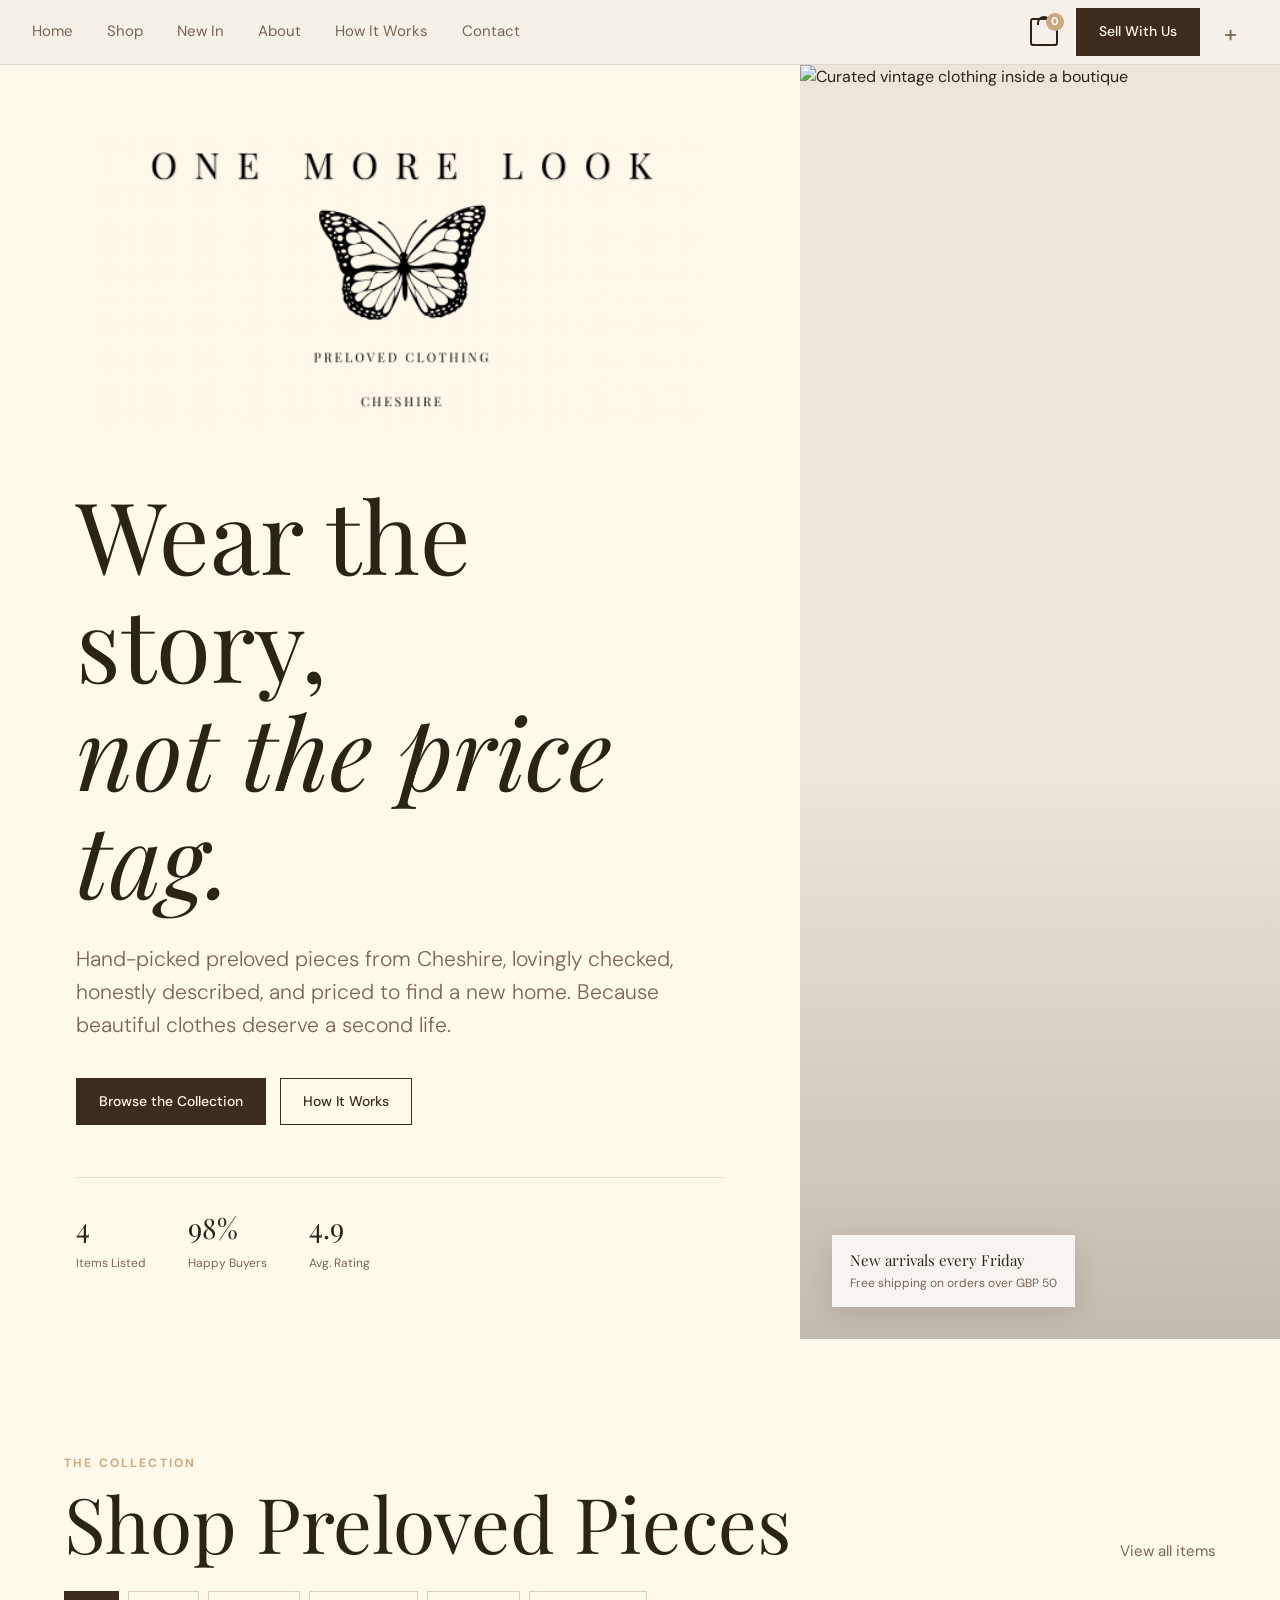
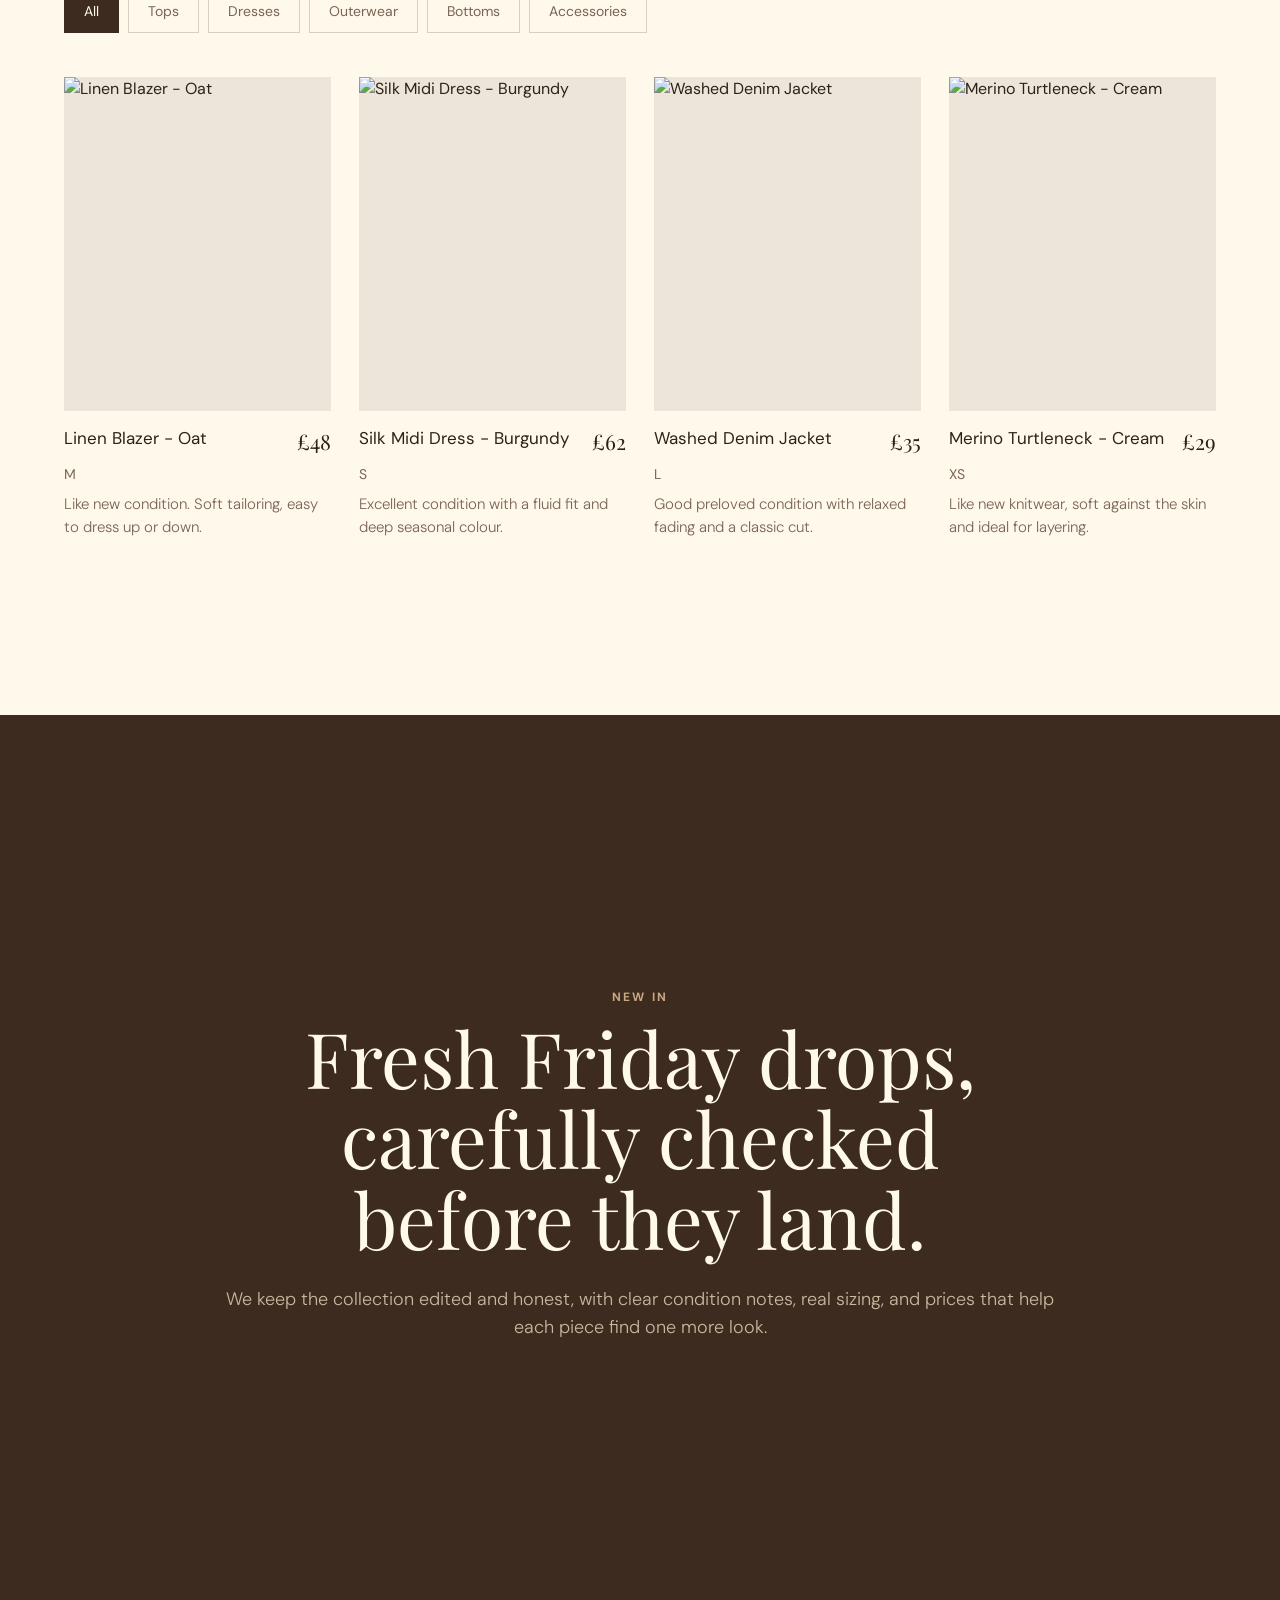
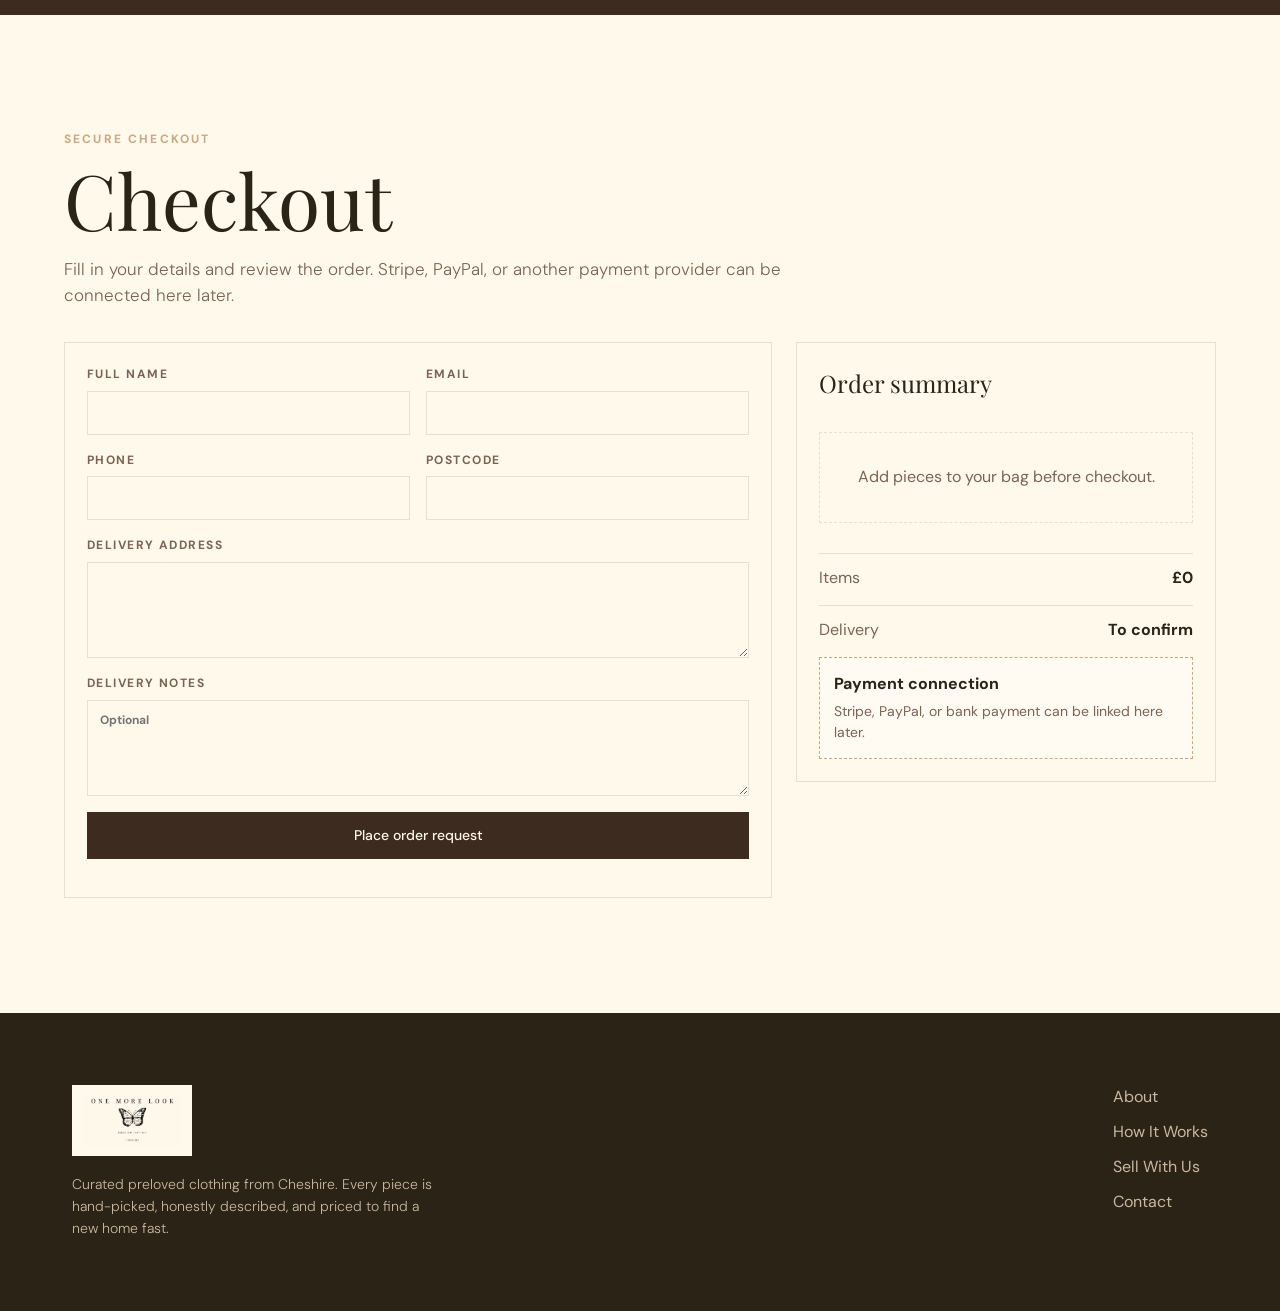
==== commit a859391a: "--" ====
--- a/index.html
+++ b/index.html
@@ -18,11 +18,8 @@
   </head>
   <body>
     <header class="site-header">
-      <a class="brand" href="index.html" aria-label="One More Look home">
-        <img src="assets/Screenshot 2026-06-12 185606.png" alt="One More Look" />
-      </a>
-
       <nav class="main-nav" aria-label="Main navigation">
+        <a href="index.html">Home</a>
         <a href="#shop">Shop</a>
         <a href="#new-in">New In</a>
         <a href="about.html">About</a>
--- a/styles.css
+++ b/styles.css
@@ -53,11 +53,11 @@
   top: 0;
   z-index: 30;
   display: grid;
-  grid-template-columns: minmax(84px, 1fr) auto minmax(210px, 1fr);
+  grid-template-columns: 1fr auto;
   align-items: center;
   gap: 22px;
-  min-height: 70px;
-  padding: 5px clamp(18px, 4vw, 32px);
+  min-height: 62px;
+  padding: 8px clamp(18px, 4vw, 32px);
   border-bottom: 1px solid var(--line);
   background: rgba(245, 240, 232, 0.92);
   backdrop-filter: blur(12px);
@@ -75,7 +75,7 @@
 
 .main-nav {
   display: flex;
-  justify-content: center;
+  justify-content: flex-start;
   gap: clamp(18px, 3vw, 34px);
 }
 
@@ -1042,18 +1042,19 @@
 
 @media (max-width: 980px) {
   .site-header {
-    grid-template-columns: auto 1fr;
+    grid-template-columns: 1fr;
   }
 
   .main-nav {
-    grid-column: 1 / -1;
-    order: 3;
-    justify-content: flex-start;
+    grid-column: auto;
+    order: 1;
+    justify-content: center;
     overflow-x: auto;
     padding-bottom: 8px;
   }
 
   .header-actions {
+    justify-content: center;
     gap: 8px;
   }
 
@@ -1079,31 +1080,124 @@
   }
 }
 
+@media (min-width: 681px) and (max-width: 980px) {
+  .brand img {
+    width: 58px;
+    height: 58px;
+  }
+
+  .header-actions {
+    align-self: center;
+  }
+
+  .hero-copy {
+    padding-block: 56px;
+  }
+
+  .hero-inner {
+    min-height: auto;
+  }
+
+  .hero-logo {
+    width: min(620px, 86vw);
+    margin-bottom: 32px;
+  }
+
+  .hero h1 {
+    max-width: 12ch;
+    font-size: clamp(64px, 10vw, 94px);
+  }
+}
+
 @media (max-width: 680px) {
   .site-header {
-    gap: 12px;
-  }
-
-  .brand img {
-    width: 50px;
-    height: 50px;
+    display: grid;
+    grid-template-columns: 1fr;
+    gap: 8px;
+    padding: 8px 10px 10px;
+  }
+
+  .main-nav {
+    display: grid;
+    width: 100%;
+    grid-template-columns: repeat(3, minmax(0, 1fr));
+    gap: 4px 6px;
+    order: 1;
+    overflow: visible;
+    padding-bottom: 0;
+    text-align: center;
+  }
+
+  .main-nav a {
+    display: flex;
+    min-height: 30px;
+    align-items: center;
+    justify-content: center;
+    font-size: 11px;
+    line-height: 1.15;
+  }
+
+  .header-actions {
+    width: 100%;
+    justify-content: center;
+    order: 3;
   }
 
   .sell-button {
-    display: none;
+    display: inline-flex;
+    min-height: 38px;
+    padding: 8px 12px;
+    font-size: 12px;
+  }
+
+  .basket-button {
+    min-width: 54px;
+    min-height: 38px;
+  }
+
+  .icon-button {
+    width: 38px;
+    height: 38px;
   }
 
   .hero-copy {
-    padding-inline: 24px;
+    padding: 34px 20px 46px;
+  }
+
+  .hero-inner {
+    width: 100%;
+    min-height: auto;
+    align-content: start;
   }
 
   .hero-logo {
-    width: min(420px, 92vw);
-    margin-bottom: 24px;
+    width: min(390px, 92vw);
+    margin-bottom: 18px;
   }
 
   .hero h1 {
-    font-size: clamp(56px, 16vw, 76px);
+    max-width: 100%;
+    font-size: clamp(44px, 13vw, 62px);
+    line-height: 1.02;
+  }
+
+  .hero-copy p:not(.eyebrow) {
+    max-width: 100%;
+    margin-top: 18px;
+    font-size: 16px;
+  }
+
+  .hero-actions {
+    width: 100%;
+    margin-top: 24px;
+  }
+
+  .hero-actions .button {
+    width: 100%;
+  }
+
+  .hero-media {
+    min-height: 360px;
   }
 
   .hero-stats,
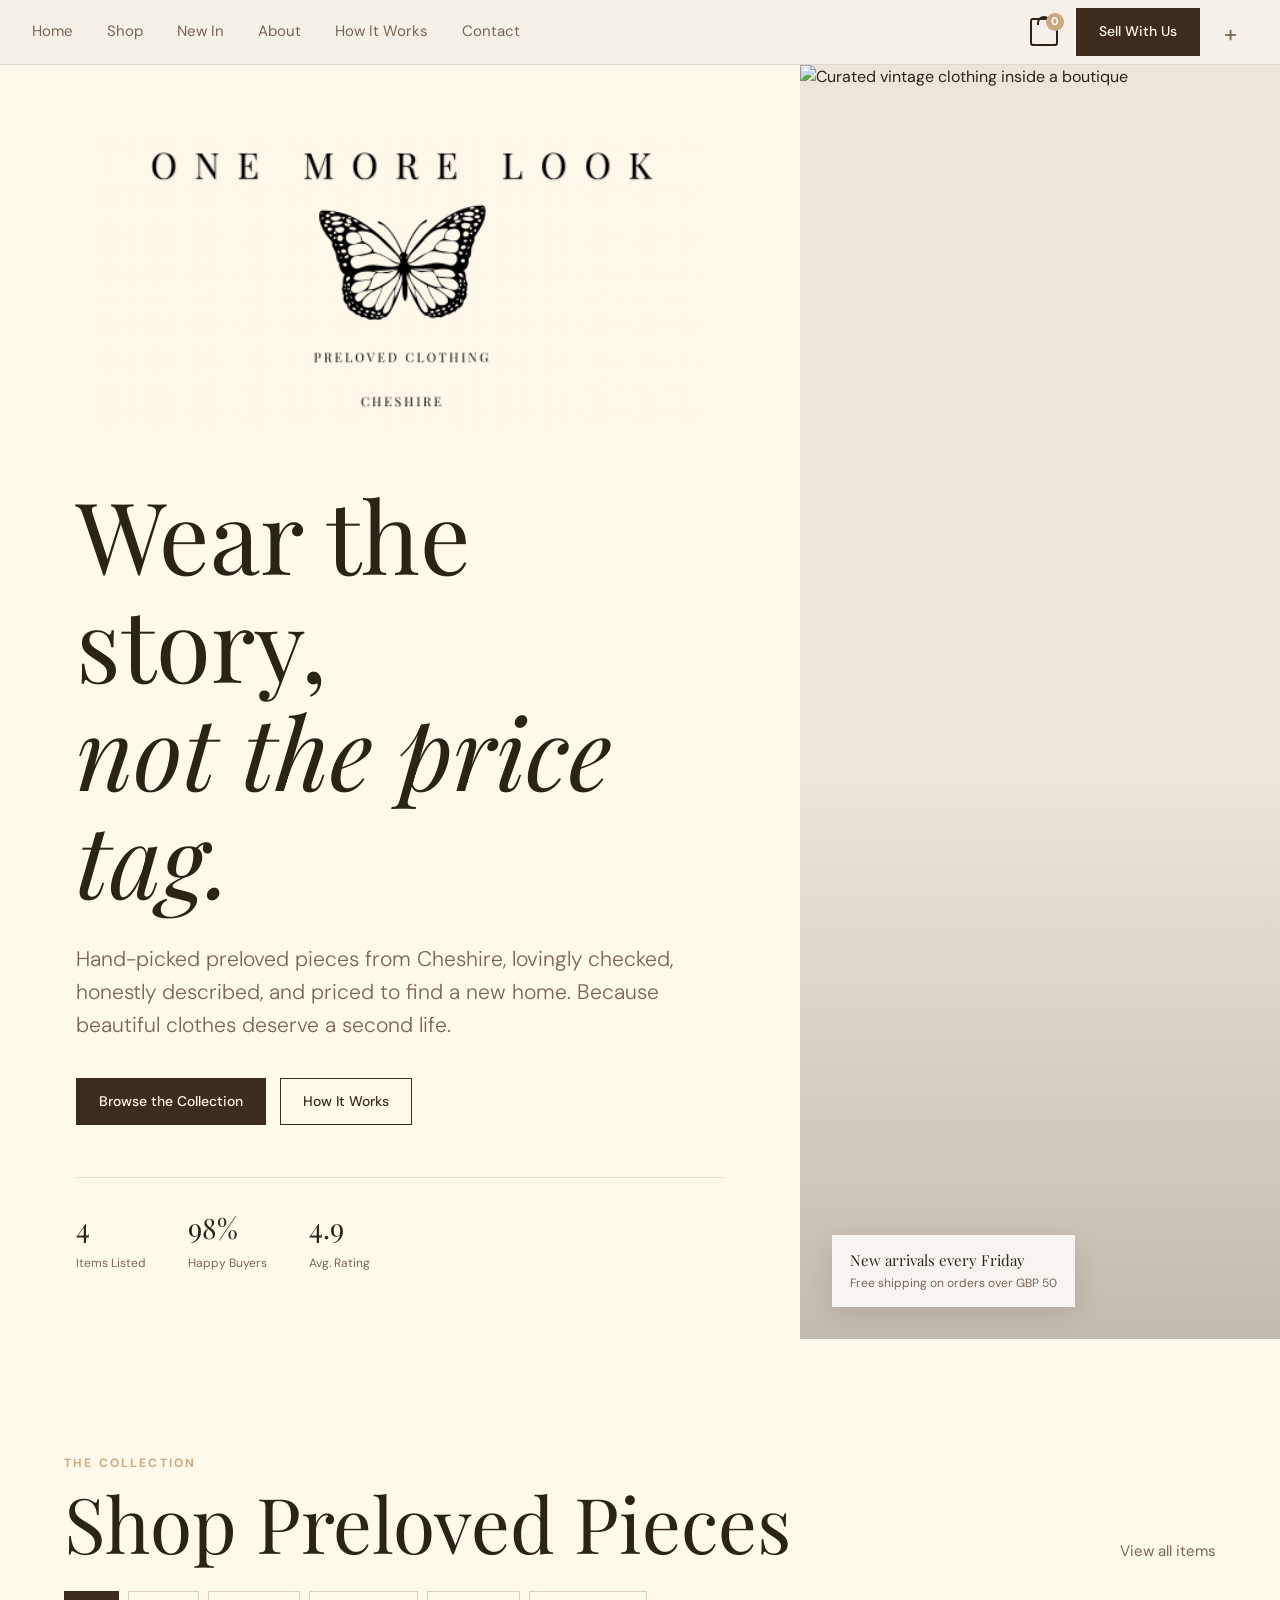
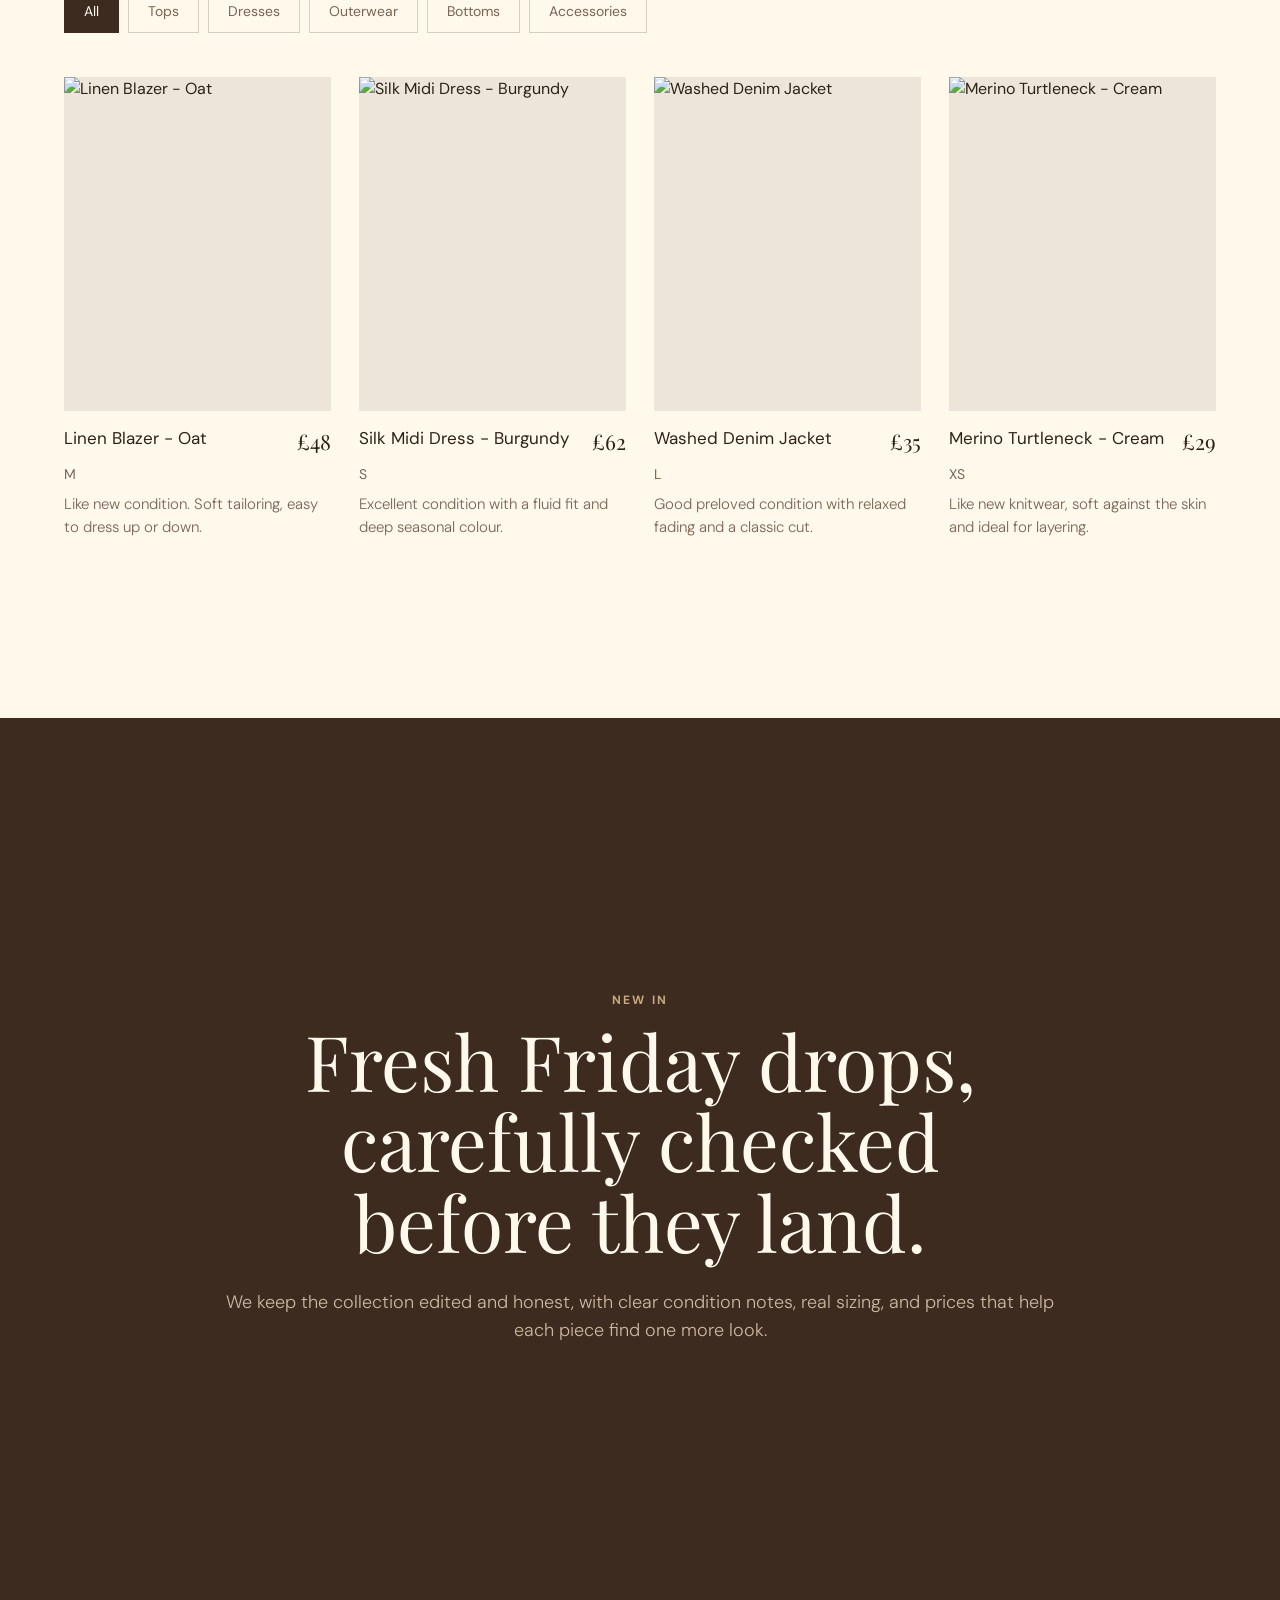
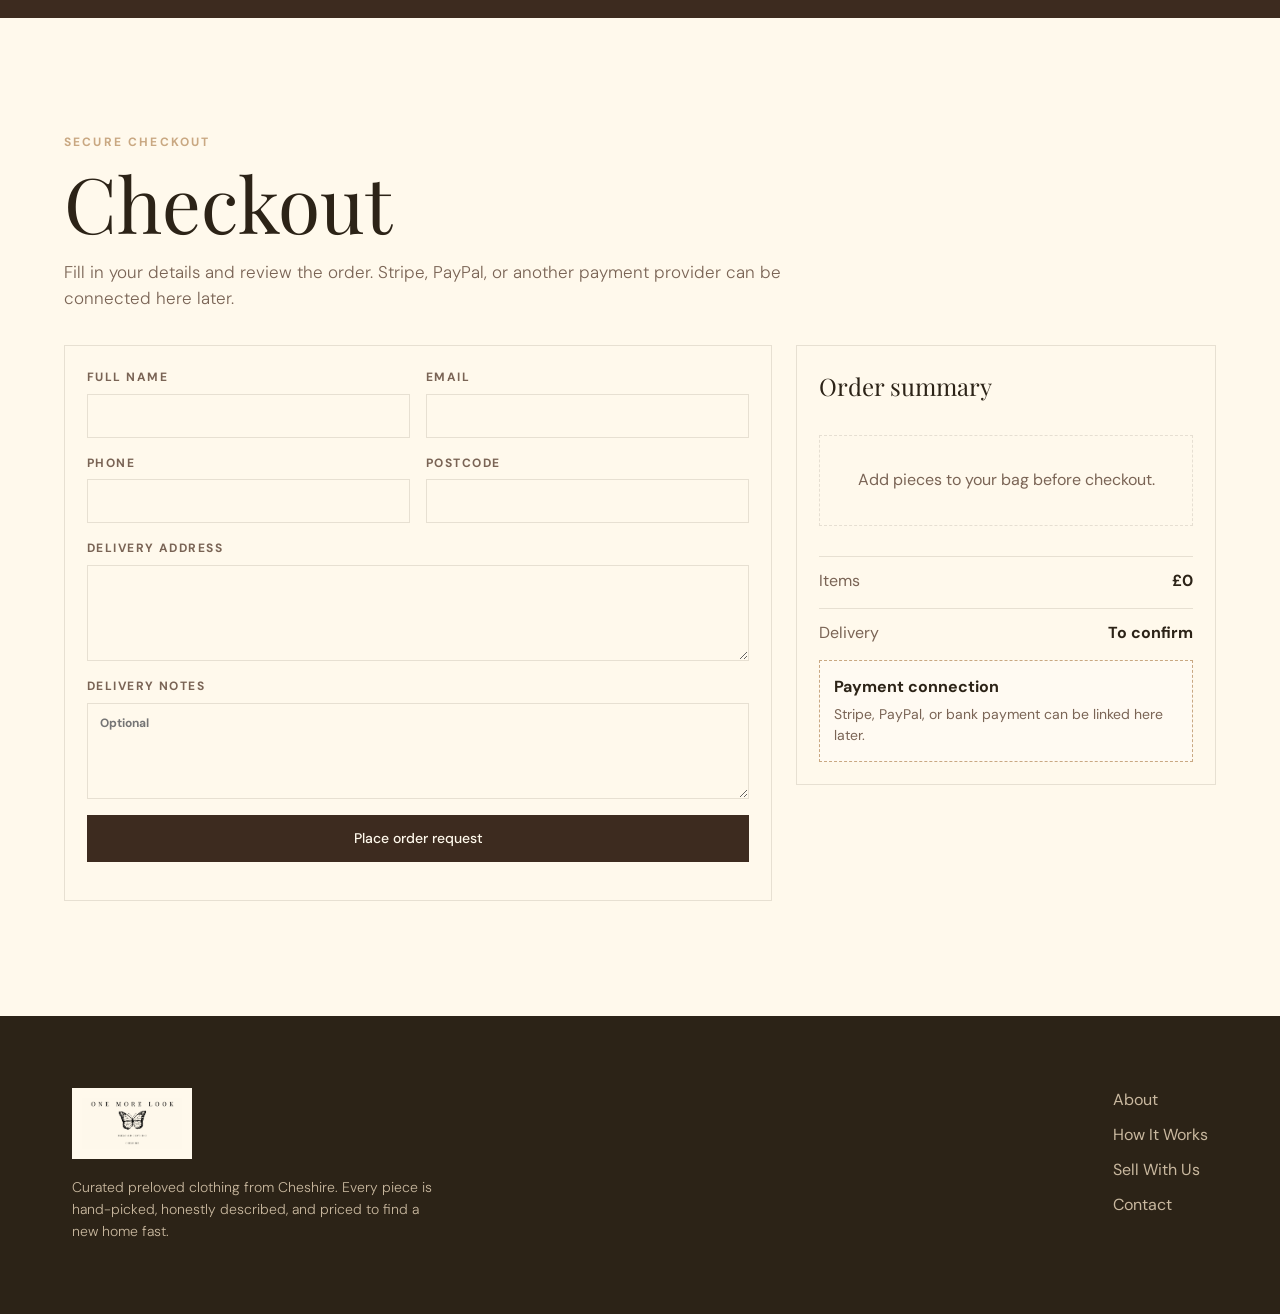
==== commit 423cd248: "--" ====
--- a/index.html
+++ b/index.html
@@ -18,7 +18,7 @@
   </head>
   <body>
     <header class="site-header">
-      <nav class="main-nav" aria-label="Main navigation">
+      <nav class="main-nav" id="siteNav" aria-label="Main navigation">
         <a href="index.html">Home</a>
         <a href="#shop">Shop</a>
         <a href="#new-in">New In</a>
@@ -28,6 +28,9 @@
       </nav>
 
       <div class="header-actions">
+        <button class="menu-button" id="menuToggle" type="button" aria-expanded="false" aria-controls="siteNav">
+          Menu
+        </button>
         <button class="basket-button" id="basketOpen" type="button" aria-label="Open basket">
           <span class="bag-icon" aria-hidden="true">Bag</span>
           <span id="basketCount">0</span>
@@ -247,7 +250,7 @@
             </label>
             <label class="full">
               Image URL
-              <input type="url" id="itemImage" placeholder="https://..." required />
+              <input type="text" id="itemImage" placeholder="https://... or uploaded image data" required />
             </label>
             <div class="upload-dropzone full" id="imageDropzone">
               <input type="file" id="itemImageFile" accept="image/*" />
@@ -257,6 +260,19 @@
               </div>
               <img class="upload-preview hidden" id="imagePreview" alt="Selected item preview" />
             </div>
+            <label class="full">
+              Extra image URLs
+              <textarea id="itemExtraImages" placeholder="Add one extra image URL per line"></textarea>
+            </label>
+            <div class="upload-dropzone full" id="galleryDropzone">
+              <input type="file" id="itemGalleryFiles" accept="image/*" multiple />
+              <div>
+                <strong>Add more photos</strong>
+                <span>Choose multiple photos, or drag and drop them here.</span>
+              </div>
+            </div>
+            <div class="gallery-preview full" id="galleryPreview"></div>
+            <article class="admin-product-preview full" id="itemAdPreview"></article>
             <label class="full">
               Notes
               <textarea id="itemNotes" placeholder="Condition, fit, fabric, styling note" required></textarea>
--- a/styles.css
+++ b/styles.css
@@ -97,6 +97,18 @@
   align-items: center;
   justify-content: flex-end;
   gap: 12px;
+}
+
+.menu-button {
+  display: none;
+  min-height: 38px;
+  padding: 8px 13px;
+  border: 1px solid var(--line);
+  background: var(--cream-light);
+  color: var(--ink);
+  cursor: pointer;
+  font-size: 13px;
+  font-weight: 700;
 }
 
 .basket-button,
@@ -424,6 +436,10 @@
   position: relative;
 }
 
+.product-link {
+  display: block;
+}
+
 .product-card figure {
   position: relative;
   overflow: hidden;
@@ -447,6 +463,10 @@
   display: grid;
   gap: 7px;
   padding-top: 14px;
+}
+
+.product-action-row {
+  padding-top: 10px;
 }
 
 .product-line {
@@ -809,6 +829,48 @@
   border: 1px solid var(--line);
 }
 
+.gallery-preview {
+  display: grid;
+  grid-template-columns: repeat(auto-fit, minmax(86px, 1fr));
+  gap: 10px;
+}
+
+.gallery-preview img {
+  width: 100%;
+  aspect-ratio: 1;
+  object-fit: cover;
+  border: 1px solid var(--line);
+}
+
+.admin-product-preview {
+  padding: 18px;
+  border: 1px solid var(--line);
+  background: var(--cream-light);
+}
+
+.preview-card {
+  display: grid;
+  grid-template-columns: 110px 1fr;
+  gap: 14px;
+  align-items: start;
+}
+
+.preview-card img,
+.preview-placeholder {
+  width: 110px;
+  aspect-ratio: 4 / 5;
+  object-fit: cover;
+  background: var(--sand);
+}
+
+.preview-placeholder {
+  display: grid;
+  place-items: center;
+  color: var(--muted);
+  font-size: 12px;
+  text-align: center;
+}
+
 textarea {
   min-height: 96px;
   resize: vertical;
@@ -996,6 +1058,65 @@
   background: var(--cream-light);
 }
 
+.product-page {
+  min-height: calc(100svh - 62px);
+  padding: clamp(34px, 6vw, 82px);
+}
+
+.product-detail {
+  display: grid;
+  grid-template-columns: minmax(0, 1.05fr) minmax(320px, 0.75fr);
+  gap: clamp(26px, 5vw, 72px);
+  align-items: start;
+  max-width: 1420px;
+  margin-inline: auto;
+}
+
+.product-gallery {
+  display: grid;
+  grid-template-columns: repeat(2, minmax(0, 1fr));
+  gap: 14px;
+}
+
+.product-gallery img {
+  width: 100%;
+  aspect-ratio: 4 / 5;
+  object-fit: cover;
+  background: var(--sand);
+}
+
+.product-gallery img:first-child {
+  grid-column: 1 / -1;
+}
+
+.product-detail-copy {
+  position: sticky;
+  top: 86px;
+  display: grid;
+  gap: 18px;
+}
+
+.product-detail-copy h1 {
+  margin: 0;
+  font-family: "Playfair Display", Georgia, serif;
+  font-size: clamp(44px, 5vw, 76px);
+  font-weight: 400;
+  line-height: 1.02;
+}
+
+.product-detail-copy p {
+  color: var(--muted);
+  font-size: 18px;
+  font-weight: 300;
+}
+
+.detail-price {
+  margin: 0;
+  font-family: "Playfair Display", Georgia, serif;
+  color: var(--ink) !important;
+  font-size: 34px !important;
+}
+
 .split-feature {
   display: grid;
   grid-template-columns: minmax(300px, 0.9fr) minmax(0, 1fr);
@@ -1118,29 +1239,46 @@
   }
 
   .main-nav {
-    display: grid;
+    display: none;
     width: 100%;
-    grid-template-columns: repeat(3, minmax(0, 1fr));
-    gap: 4px 6px;
-    order: 1;
+    grid-template-columns: 1fr;
+    gap: 0;
+    order: 2;
     overflow: visible;
     padding-bottom: 0;
     text-align: center;
+    border: 1px solid var(--line);
+    background: var(--cream-light);
+  }
+
+  .main-nav.open {
+    display: grid;
   }
 
   .main-nav a {
     display: flex;
-    min-height: 30px;
+    min-height: 42px;
     align-items: center;
     justify-content: center;
-    font-size: 11px;
+    border-bottom: 1px solid var(--line);
+    font-size: 13px;
     line-height: 1.15;
+  }
+
+  .main-nav a:last-child {
+    border-bottom: 0;
   }
 
   .header-actions {
     width: 100%;
+    justify-content: space-between;
+    order: 1;
+  }
+
+  .menu-button {
+    display: inline-flex;
+    align-items: center;
     justify-content: center;
-    order: 3;
   }
 
   .sell-button {
@@ -1225,4 +1363,22 @@
   .page-hero img {
     min-height: 320px;
   }
-}
+
+  .product-detail,
+  .product-gallery {
+    grid-template-columns: 1fr;
+  }
+
+  .product-detail-copy {
+    position: static;
+  }
+
+  .preview-card {
+    grid-template-columns: 1fr;
+  }
+
+  .preview-card img,
+  .preview-placeholder {
+    width: 100%;
+  }
+}
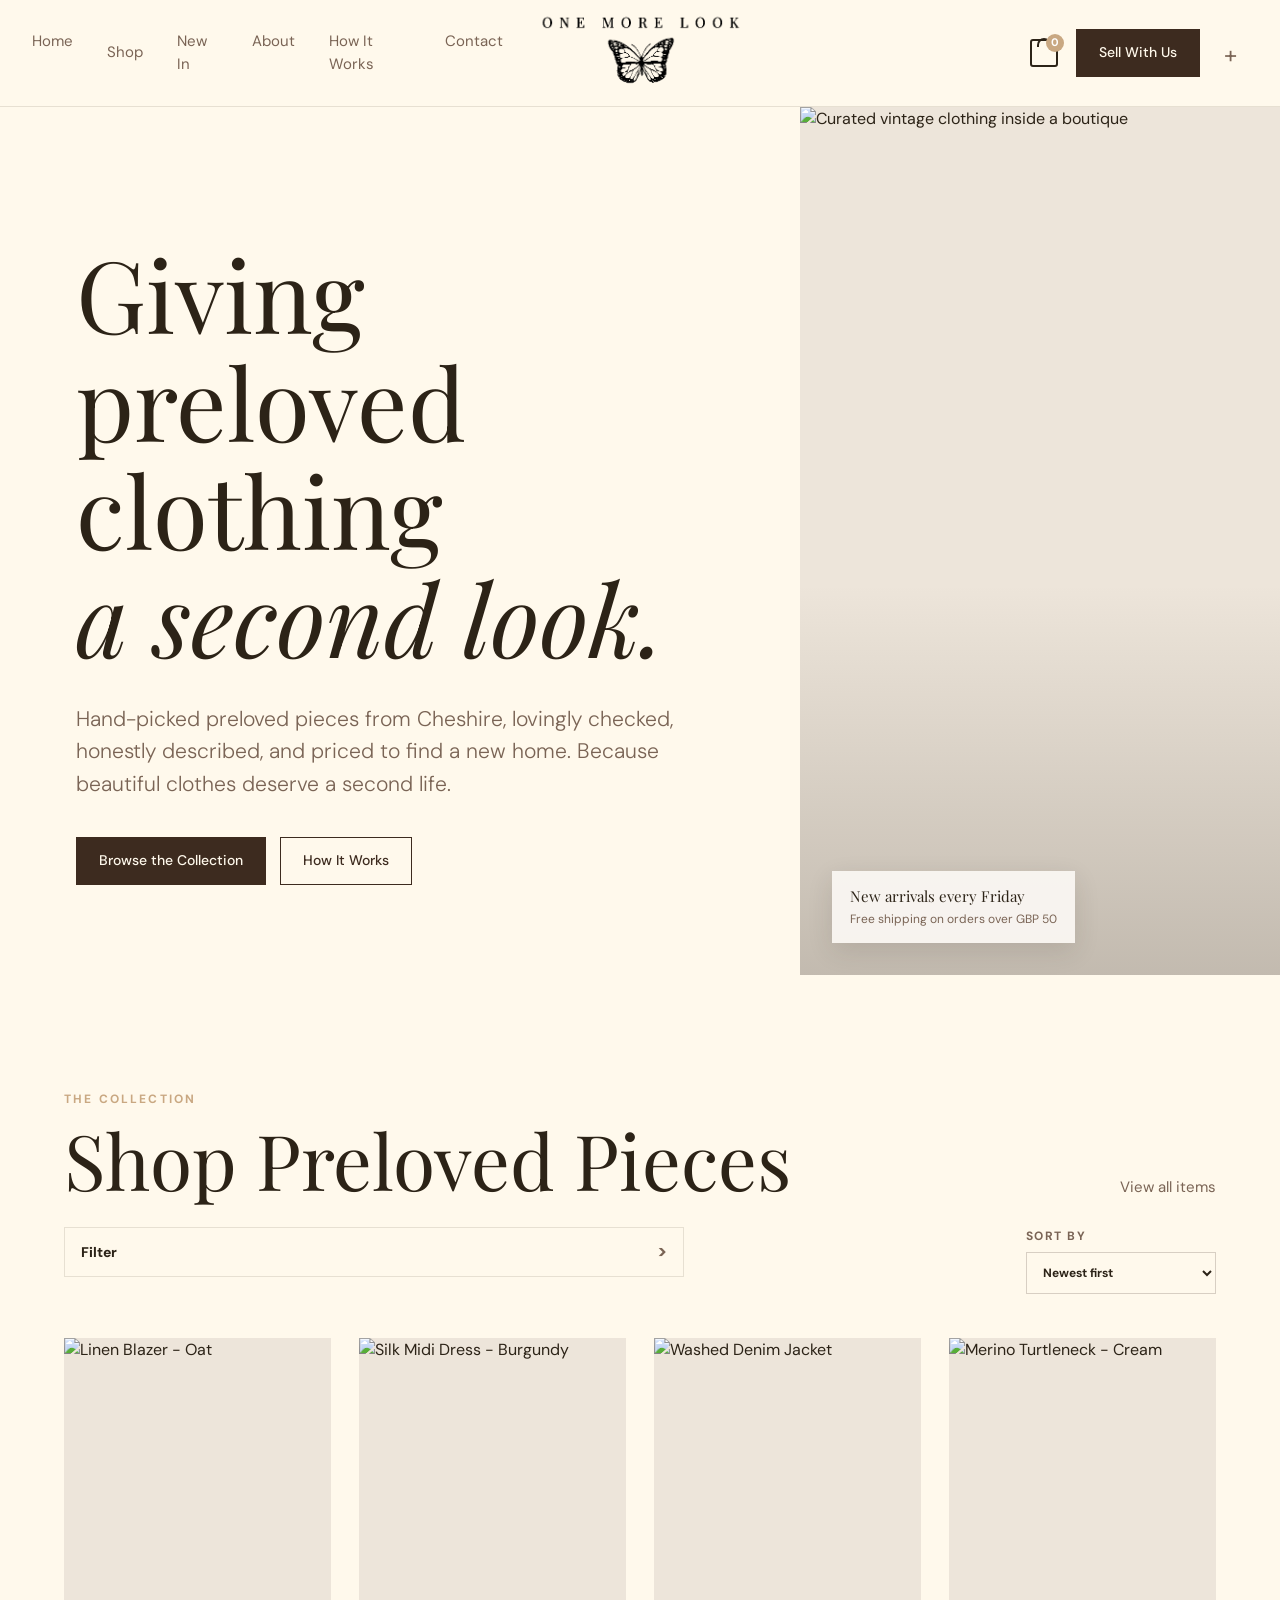
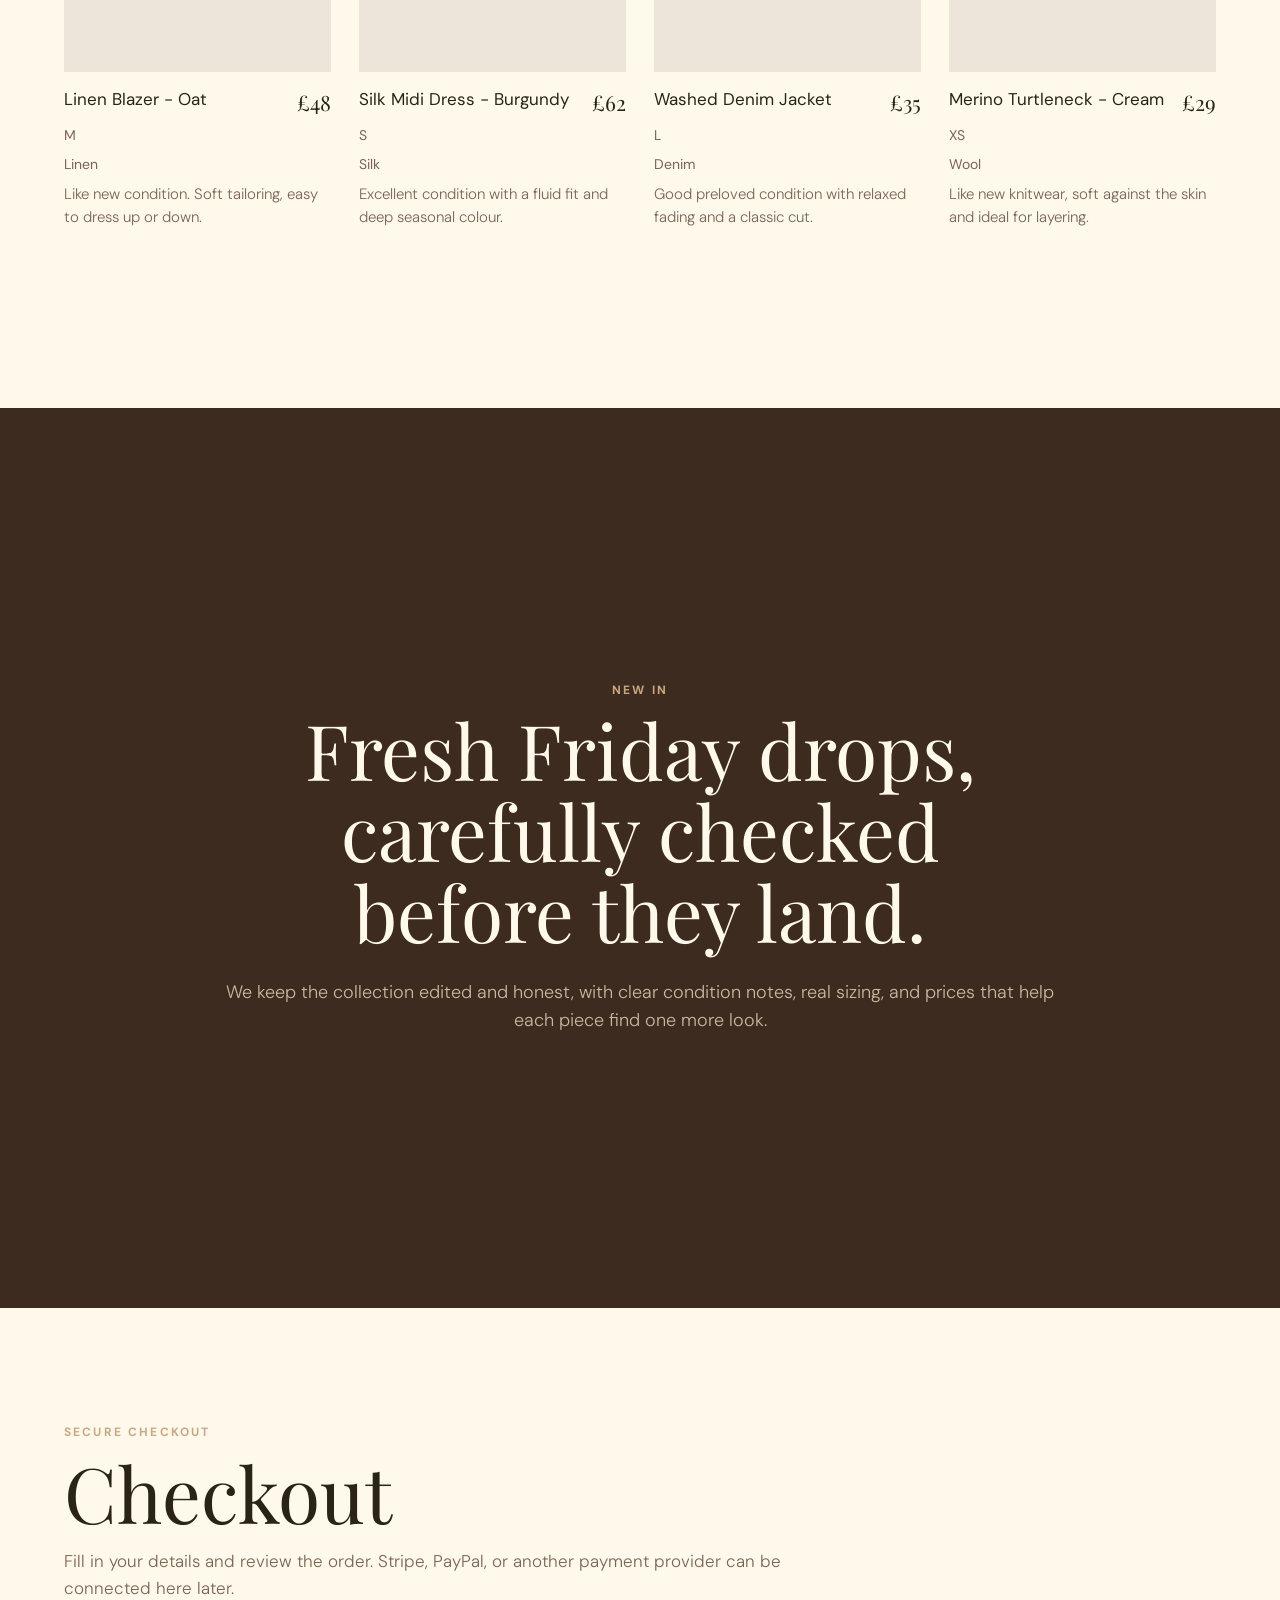
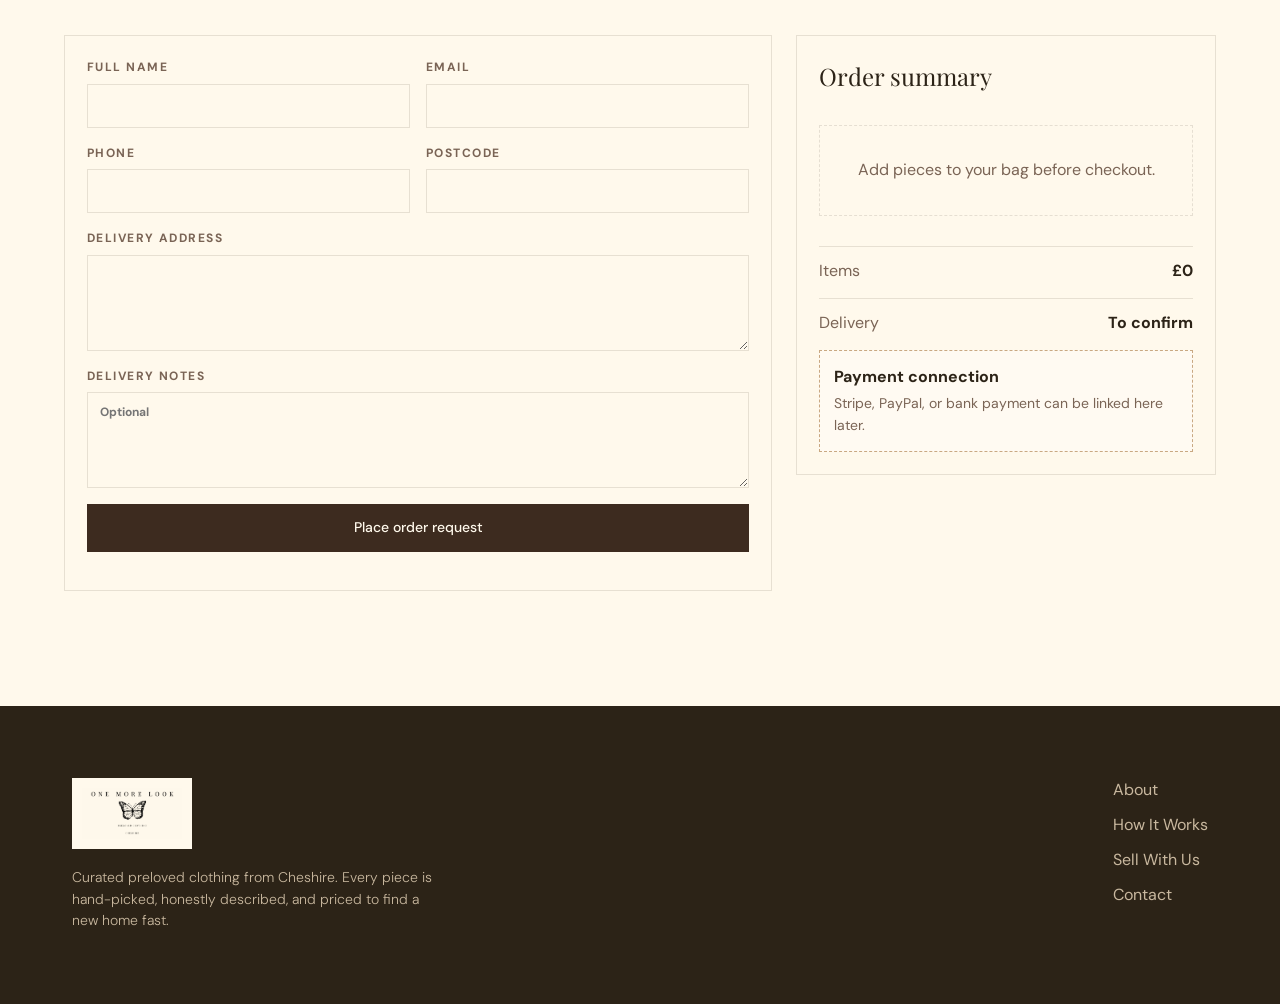
==== commit da7fbe43: "--" ====
--- a/index.html
+++ b/index.html
@@ -20,12 +20,63 @@
     <header class="site-header">
       <nav class="main-nav" id="siteNav" aria-label="Main navigation">
         <a href="index.html">Home</a>
-        <a href="#shop">Shop</a>
+        <span class="nav-shop">
+          <a href="#shop">Shop</a>
+          <div class="mega-menu" aria-label="Shop menu">
+            <div class="mega-columns">
+              <div>
+                <p>By Category</p>
+                <a href="#shop" data-menu-filter="all">All</a>
+                <a href="#shop" data-menu-filter="dresses">Dresses</a>
+                <a href="#shop" data-menu-filter="tops">Tops</a>
+                <a href="#shop" data-menu-filter="outerwear">Jackets</a>
+                <a href="#shop" data-menu-filter="bottoms">Trousers</a>
+                <a href="#shop" data-menu-filter="shoes">Shoes</a>
+                <a href="#shop" data-menu-filter="accessories">Accessories</a>
+              </div>
+              <div>
+                <p>By Occasion</p>
+                <a href="#shop">Everyday</a>
+                <a href="#shop">Date Night</a>
+                <a href="#shop">Workwear</a>
+                <a href="#shop">Party</a>
+                <a href="#shop">Loungewear</a>
+                <a href="#shop">Gifting</a>
+              </div>
+              <div>
+                <p>By Collection</p>
+                <a href="#new-in">New In</a>
+                <a href="#shop">Core Collection</a>
+                <a href="#shop">Denim</a>
+                <a href="#shop">Simple Statements</a>
+                <a href="#shop">Petite</a>
+              </div>
+            </div>
+            <div class="mega-tiles">
+              <a class="mega-tile" href="#shop" data-menu-filter="tops">
+                <img src="https://images.unsplash.com/photo-1582719188393-bb71ca45dbb9?w=500&h=700&fit=crop&auto=format" alt="Tops" />
+                <span>Tops</span>
+              </a>
+              <a class="mega-tile" href="#shop" data-menu-filter="dresses">
+                <img src="https://images.unsplash.com/photo-1521335629791-ce4aec67dd15?w=500&h=700&fit=crop&auto=format" alt="Dresses" />
+                <span>Dresses</span>
+              </a>
+              <a class="mega-tile" href="#shop" data-menu-filter="bottoms">
+                <img src="https://images.unsplash.com/photo-1506629905607-d405d7d3b0d2?w=500&h=700&fit=crop&auto=format" alt="Trousers" />
+                <span>Trousers</span>
+              </a>
+            </div>
+          </div>
+        </span>
         <a href="#new-in">New In</a>
         <a href="about.html">About</a>
         <a href="how-it-works.html#how-it-works">How It Works</a>
         <a href="contact.html">Contact</a>
       </nav>
+
+      <a class="top-logo" href="index.html" aria-label="One More Look home">
+        <img src="assets/top-logo-transparent.png" alt="One More Look" />
+      </a>
 
       <div class="header-actions">
         <button class="menu-button" id="menuToggle" type="button" aria-expanded="false" aria-controls="siteNav">
@@ -48,10 +99,8 @@
           <div class="hero-inner">
             <img
               class="hero-logo"
-                src="assets/Screenshot 2026-06-12 185606.png"
-              alt="One More Look Preloved Clothing Cheshire"
             />
-            <h1 id="hero-title">Wear the story,<br /><em>not the price tag.</em></h1>
+            <h1 id="hero-title">Giving preloved clothing<br /><em>a second look.</em></h1>
             <p id="heroText">
               Hand-picked preloved pieces from Cheshire, lovingly checked, honestly described, and
               priced to find a new home. Because beautiful clothes deserve a second life.
@@ -59,20 +108,6 @@
             <div class="hero-actions">
               <a class="button primary" href="#shop">Browse the Collection</a>
               <a class="button secondary" href="how-it-works.html#how-it-works">How It Works</a>
-            </div>
-            <div class="hero-stats" aria-label="Shop highlights">
-              <div>
-                <strong id="stockCount">0</strong>
-                <span>Items Listed</span>
-              </div>
-              <div>
-                <strong>98%</strong>
-                <span>Happy Buyers</span>
-              </div>
-              <div>
-                <strong>4.9</strong>
-                <span>Avg. Rating</span>
-              </div>
             </div>
           </div>
         </div>
@@ -96,13 +131,53 @@
           </div>
           <a class="text-link" href="#shop">View all items</a>
         </div>
-        <div class="filters" aria-label="Product filters">
-          <button class="filter active" type="button" data-filter="all">All</button>
-          <button class="filter" type="button" data-filter="tops">Tops</button>
-          <button class="filter" type="button" data-filter="dresses">Dresses</button>
-          <button class="filter" type="button" data-filter="outerwear">Outerwear</button>
-          <button class="filter" type="button" data-filter="bottoms">Bottoms</button>
-          <button class="filter" type="button" data-filter="accessories">Accessories</button>
+        <div class="shop-controls">
+          <details class="filter-menu" aria-label="Product filters">
+            <summary class="filter-menu-summary">Filter</summary>
+            <details class="filter-group">
+              <summary>Category</summary>
+              <div class="filters">
+                <button class="filter active" type="button" data-filter="all">All</button>
+                <button class="filter" type="button" data-filter="tops">Tops</button>
+                <button class="filter" type="button" data-filter="dresses">Dresses</button>
+                <button class="filter" type="button" data-filter="outerwear">Outerwear</button>
+                <button class="filter" type="button" data-filter="bottoms">Bottoms</button>
+                <button class="filter" type="button" data-filter="shoes">Shoes</button>
+                <button class="filter" type="button" data-filter="accessories">Accessories</button>
+              </div>
+            </details>
+            <details class="filter-group">
+              <summary>Size</summary>
+              <div class="size-options">
+                <label><input class="size-filter" type="checkbox" value="XS" /> XS</label>
+                <label><input class="size-filter" type="checkbox" value="S" /> S</label>
+                <label><input class="size-filter" type="checkbox" value="M" /> M</label>
+                <label><input class="size-filter" type="checkbox" value="L" /> L</label>
+                <label><input class="size-filter" type="checkbox" value="XL" /> XL</label>
+                <label><input class="size-filter" type="checkbox" value="One Size" /> One Size</label>
+                <label><input class="size-filter" type="checkbox" value="UK" /> UK sizes</label>
+              </div>
+            </details>
+            <details class="filter-group">
+              <summary>Material</summary>
+              <div class="size-options">
+                <label><input class="material-filter" type="checkbox" value="Cotton" /> Cotton</label>
+                <label><input class="material-filter" type="checkbox" value="Denim" /> Denim</label>
+                <label><input class="material-filter" type="checkbox" value="Linen" /> Linen</label>
+                <label><input class="material-filter" type="checkbox" value="Silk" /> Silk</label>
+                <label><input class="material-filter" type="checkbox" value="Wool" /> Wool</label>
+                <label><input class="material-filter" type="checkbox" value="Leather" /> Leather</label>
+              </div>
+            </details>
+          </details>
+          <label class="sort-box">
+            Sort by
+            <select id="sortSelect">
+              <option value="newest">Newest first</option>
+              <option value="low-high">Low to high</option>
+              <option value="high-low">High to low</option>
+            </select>
+          </label>
         </div>
         <div class="product-grid" id="productGrid" aria-live="polite"></div>
       </section>
@@ -237,6 +312,7 @@
                 <option value="dresses">Dresses</option>
                 <option value="outerwear">Outerwear</option>
                 <option value="bottoms">Bottoms</option>
+                <option value="shoes">Shoes</option>
                 <option value="accessories">Accessories</option>
               </select>
             </label>
@@ -247,6 +323,10 @@
             <label>
               Size
               <input type="text" id="itemSize" placeholder="UK 10 / M" required />
+            </label>
+            <label>
+              Material
+              <input type="text" id="itemMaterial" placeholder="Cotton, denim, silk..." />
             </label>
             <label class="full">
               Image URL
--- a/styles.css
+++ b/styles.css
@@ -53,13 +53,13 @@
   top: 0;
   z-index: 30;
   display: grid;
-  grid-template-columns: 1fr auto;
+  grid-template-columns: 1fr auto 1fr;
   align-items: center;
   gap: 22px;
-  min-height: 62px;
-  padding: 8px clamp(18px, 4vw, 32px);
+  min-height: 92px;
+  padding: 10px clamp(18px, 4vw, 32px);
   border-bottom: 1px solid var(--line);
-  background: rgba(245, 240, 232, 0.92);
+  background: #fff9ec;
   backdrop-filter: blur(12px);
 }
 
@@ -79,6 +79,39 @@
   gap: clamp(18px, 3vw, 34px);
 }
 
+.nav-shop {
+  display: inline-flex;
+  align-items: center;
+}
+
+.nav-shop::after {
+  position: fixed;
+  top: 62px;
+  left: 0;
+  right: 0;
+  z-index: 24;
+  display: none;
+  height: 42px;
+  content: "";
+}
+
+.top-logo {
+  justify-self: center;
+  display: block;
+  width: 230px;
+  height: 86px;
+  overflow: hidden;
+  background: #fff9ec;
+}
+
+.top-logo img {
+  width: 100%;
+  height: auto;
+  object-fit: cover;
+  transform: translateY(-2px) scale(1.04);
+  transform-origin: top center;
+}
+
 .main-nav a,
 .text-link {
   color: var(--muted);
@@ -90,6 +123,103 @@
 .main-nav a:hover,
 .text-link:hover {
   color: var(--ink);
+}
+
+.mega-menu {
+  position: fixed;
+  top: 92px;
+  left: 0;
+  right: 0;
+  z-index: 25;
+  display: grid;
+  grid-template-columns: minmax(280px, 0.9fr) minmax(520px, 1.1fr);
+  gap: clamp(28px, 5vw, 72px);
+  padding: 42px clamp(28px, 6vw, 88px);
+  border-top: 1px solid var(--line);
+  border-bottom: 1px solid var(--line);
+  background: #fff9ec;
+  box-shadow: 0 28px 70px rgba(44, 35, 23, 0.08);
+  opacity: 0;
+  pointer-events: none;
+  transform: translateY(-8px);
+  transition:
+    opacity 160ms ease,
+    transform 160ms ease;
+}
+
+.nav-shop:hover .mega-menu,
+.nav-shop:focus-within .mega-menu,
+.mega-menu:hover {
+  opacity: 1;
+  pointer-events: auto;
+  transform: translateY(0);
+}
+
+.nav-shop:hover::after,
+.nav-shop:focus-within::after {
+  display: block;
+}
+
+.mega-columns {
+  display: grid;
+  grid-template-columns: repeat(3, minmax(0, 1fr));
+  gap: 34px;
+}
+
+.mega-columns p {
+  margin: 0 0 16px;
+  color: #91867c;
+  font-size: 13px;
+  text-transform: uppercase;
+}
+
+.mega-columns a {
+  display: block;
+  margin: 0 0 12px;
+  color: var(--muted);
+  font-size: 15px;
+}
+
+.mega-columns a:hover {
+  color: var(--ink);
+}
+
+.mega-tiles {
+  display: grid;
+  grid-template-columns: repeat(3, minmax(0, 1fr));
+  gap: 20px;
+}
+
+.mega-tile {
+  position: relative;
+  overflow: hidden;
+  min-height: 320px;
+  background: var(--sand);
+}
+
+.mega-tile img {
+  width: 100%;
+  height: 100%;
+  object-fit: cover;
+  filter: saturate(0.82);
+  transition: transform 260ms ease;
+}
+
+.mega-tile:hover img {
+  transform: scale(1.045);
+}
+
+.mega-tile span {
+  position: absolute;
+  left: 0;
+  right: 0;
+  bottom: 18px;
+  color: #fff;
+  font-size: 15px;
+  font-weight: 800;
+  text-align: center;
+  text-shadow: 0 2px 16px rgba(0, 0, 0, 0.45);
+  text-transform: uppercase;
 }
 
 .header-actions {
@@ -395,11 +525,95 @@
   line-height: 1.05;
 }
 
+.shop-controls {
+  display: flex;
+  align-items: start;
+  justify-content: space-between;
+  gap: 18px;
+  margin-bottom: 44px;
+}
+
+.filter-menu {
+  display: grid;
+  width: min(620px, 100%);
+  border: 1px solid var(--line);
+  background: #fff9ec;
+}
+
+.filter-menu-summary {
+  display: flex;
+  min-height: 48px;
+  align-items: center;
+  justify-content: space-between;
+  padding: 0 16px;
+  color: var(--ink);
+  cursor: pointer;
+  font-size: 14px;
+  font-weight: 800;
+  list-style: none;
+}
+
+.filter-menu-summary::-webkit-details-marker {
+  display: none;
+}
+
+.filter-menu-summary::after {
+  content: ">";
+  color: var(--muted);
+  font-size: 18px;
+  transition: transform 160ms ease;
+}
+
+.filter-menu[open] > .filter-menu-summary::after {
+  transform: rotate(90deg);
+}
+
+.filter-group {
+  border-bottom: 1px solid var(--line);
+}
+
+.filter-group:last-child {
+  border-bottom: 0;
+}
+
+.filter-menu > .filter-group {
+  border-top: 1px solid var(--line);
+}
+
+.filter-group summary {
+  display: flex;
+  min-height: 48px;
+  align-items: center;
+  justify-content: space-between;
+  padding: 0 16px;
+  color: var(--ink);
+  cursor: pointer;
+  font-size: 14px;
+  font-weight: 700;
+  list-style: none;
+}
+
+.filter-group summary::-webkit-details-marker {
+  display: none;
+}
+
+.filter-group summary::after {
+  content: ">";
+  color: var(--muted);
+  font-size: 18px;
+  transition: transform 160ms ease;
+}
+
+.filter-group[open] summary::after {
+  transform: rotate(90deg);
+}
+
 .filters {
   display: flex;
   flex-wrap: wrap;
   gap: 9px;
-  margin-bottom: 44px;
+  padding: 0 16px 16px;
+  margin-bottom: 0;
 }
 
 .filter,
@@ -434,6 +648,58 @@
 
 .product-card {
   position: relative;
+}
+
+.sort-box {
+  display: grid;
+  min-width: 190px;
+  margin-left: auto;
+  gap: 6px;
+  color: var(--muted);
+  font-size: 12px;
+  font-weight: 700;
+  letter-spacing: 0.12em;
+  text-transform: uppercase;
+}
+
+.sort-box select {
+  min-height: 42px;
+  border: 1px solid rgba(61, 43, 31, 0.2);
+  background: #fff9ec;
+  color: var(--ink);
+  cursor: pointer;
+  padding: 9px 34px 9px 12px;
+}
+
+.size-options,
+.sort-options {
+  display: grid;
+  grid-template-columns: repeat(3, minmax(0, 1fr));
+  gap: 10px;
+  padding: 0 16px 16px;
+}
+
+.size-options label,
+.sort-options label {
+  display: flex;
+  min-height: 38px;
+  align-items: center;
+  gap: 8px;
+  border: 1px solid rgba(61, 43, 31, 0.16);
+  padding: 8px 10px;
+  color: var(--muted);
+  cursor: pointer;
+  font-size: 13px;
+  font-weight: 500;
+  letter-spacing: 0;
+  text-transform: none;
+}
+
+.size-options input,
+.sort-options input {
+  width: auto;
+  min-height: auto;
+  accent-color: var(--espresso);
 }
 
 .product-link {
@@ -1163,11 +1429,11 @@
 
 @media (max-width: 980px) {
   .site-header {
-    grid-template-columns: 1fr;
+    grid-template-columns: 1fr auto 1fr;
   }
 
   .main-nav {
-    grid-column: auto;
+    grid-column: 1 / -1;
     order: 1;
     justify-content: center;
     overflow-x: auto;
@@ -1231,9 +1497,17 @@
 }
 
 @media (max-width: 680px) {
+  .nav-shop {
+    display: flex;
+  }
+
+  .mega-menu {
+    display: none;
+  }
+
   .site-header {
     display: grid;
-    grid-template-columns: 1fr;
+    grid-template-columns: 1fr auto;
     gap: 8px;
     padding: 8px 10px 10px;
   }
@@ -1244,6 +1518,7 @@
     grid-template-columns: 1fr;
     gap: 0;
     order: 2;
+    grid-column: 1 / -1;
     overflow: visible;
     padding-bottom: 0;
     text-align: center;
@@ -1273,6 +1548,11 @@
     width: 100%;
     justify-content: space-between;
     order: 1;
+    grid-column: 1 / -1;
+  }
+
+  .top-logo {
+    display: none;
   }
 
   .menu-button {
@@ -1369,6 +1649,19 @@
     grid-template-columns: 1fr;
   }
 
+  .shop-controls {
+    flex-direction: column;
+  }
+
+  .filter-menu {
+    width: 100%;
+  }
+
+  .size-options,
+  .sort-options {
+    grid-template-columns: repeat(2, minmax(0, 1fr));
+  }
+
   .product-detail-copy {
     position: static;
   }
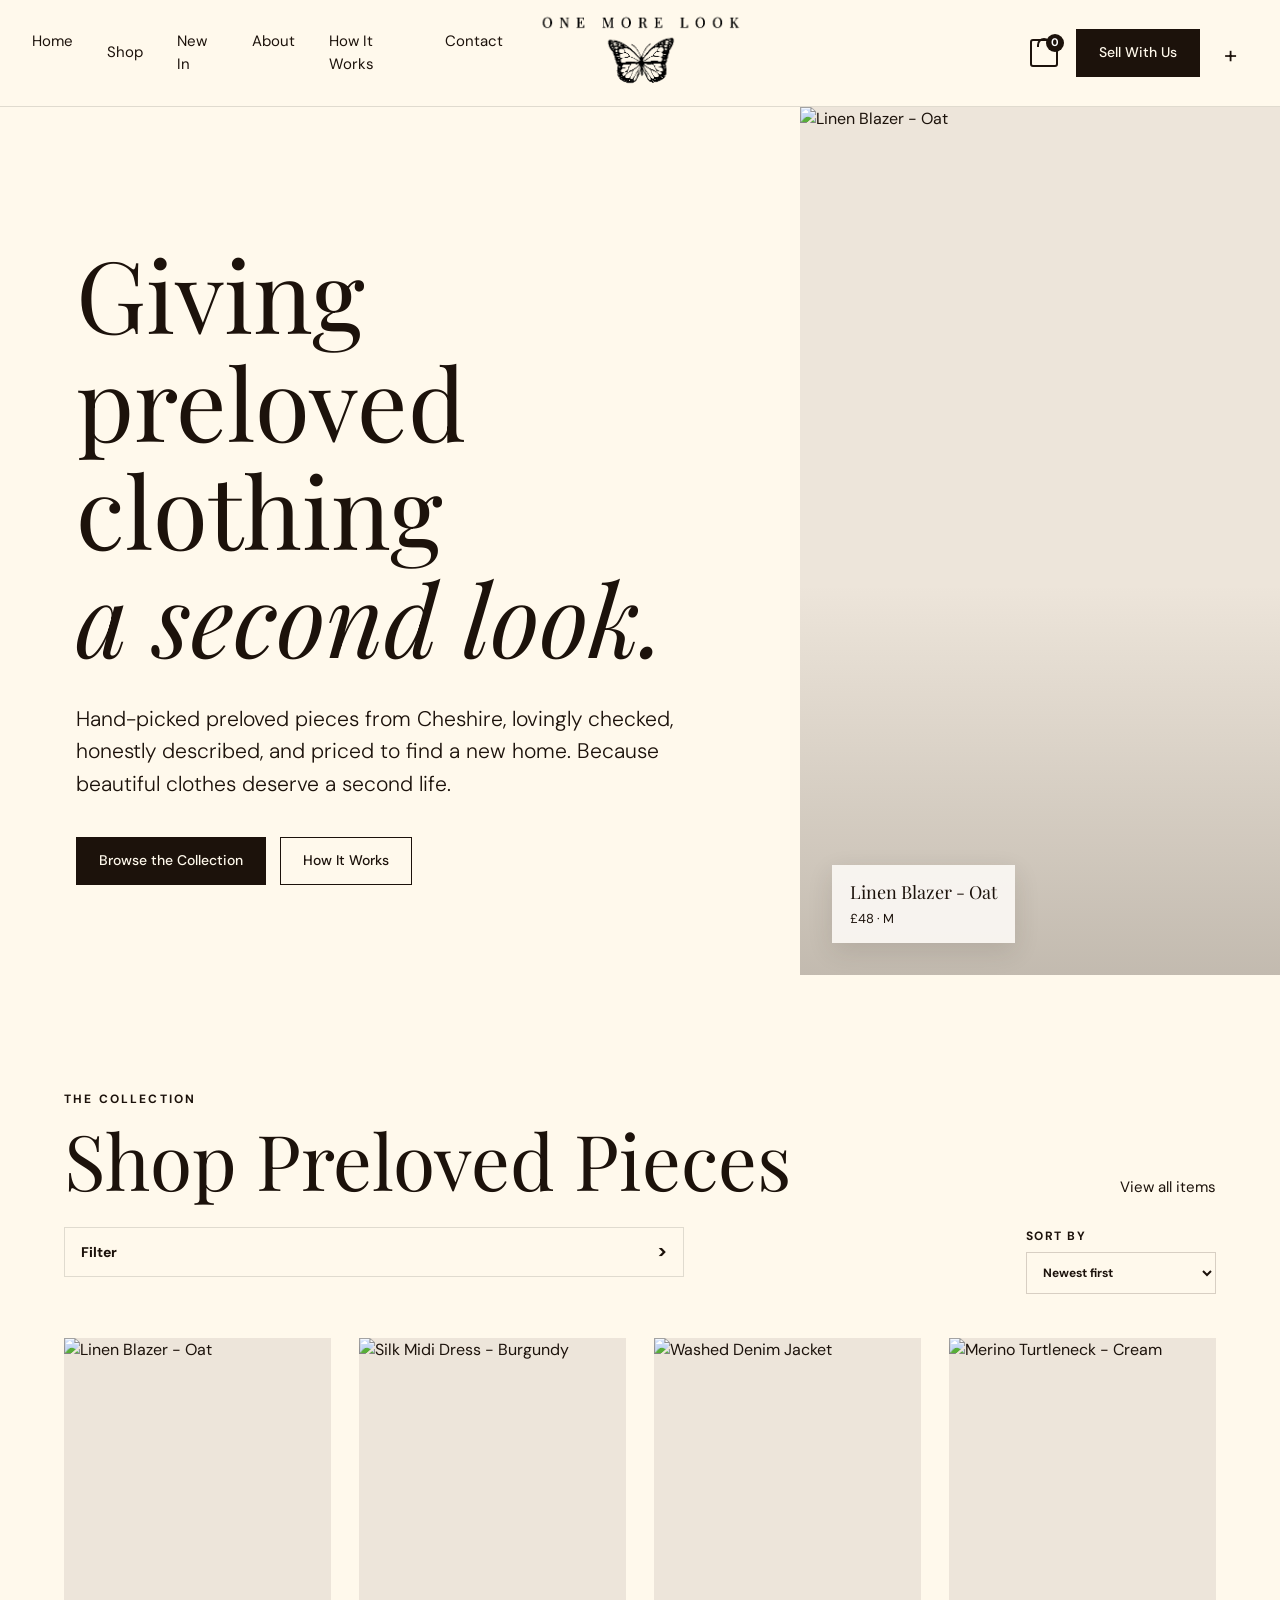
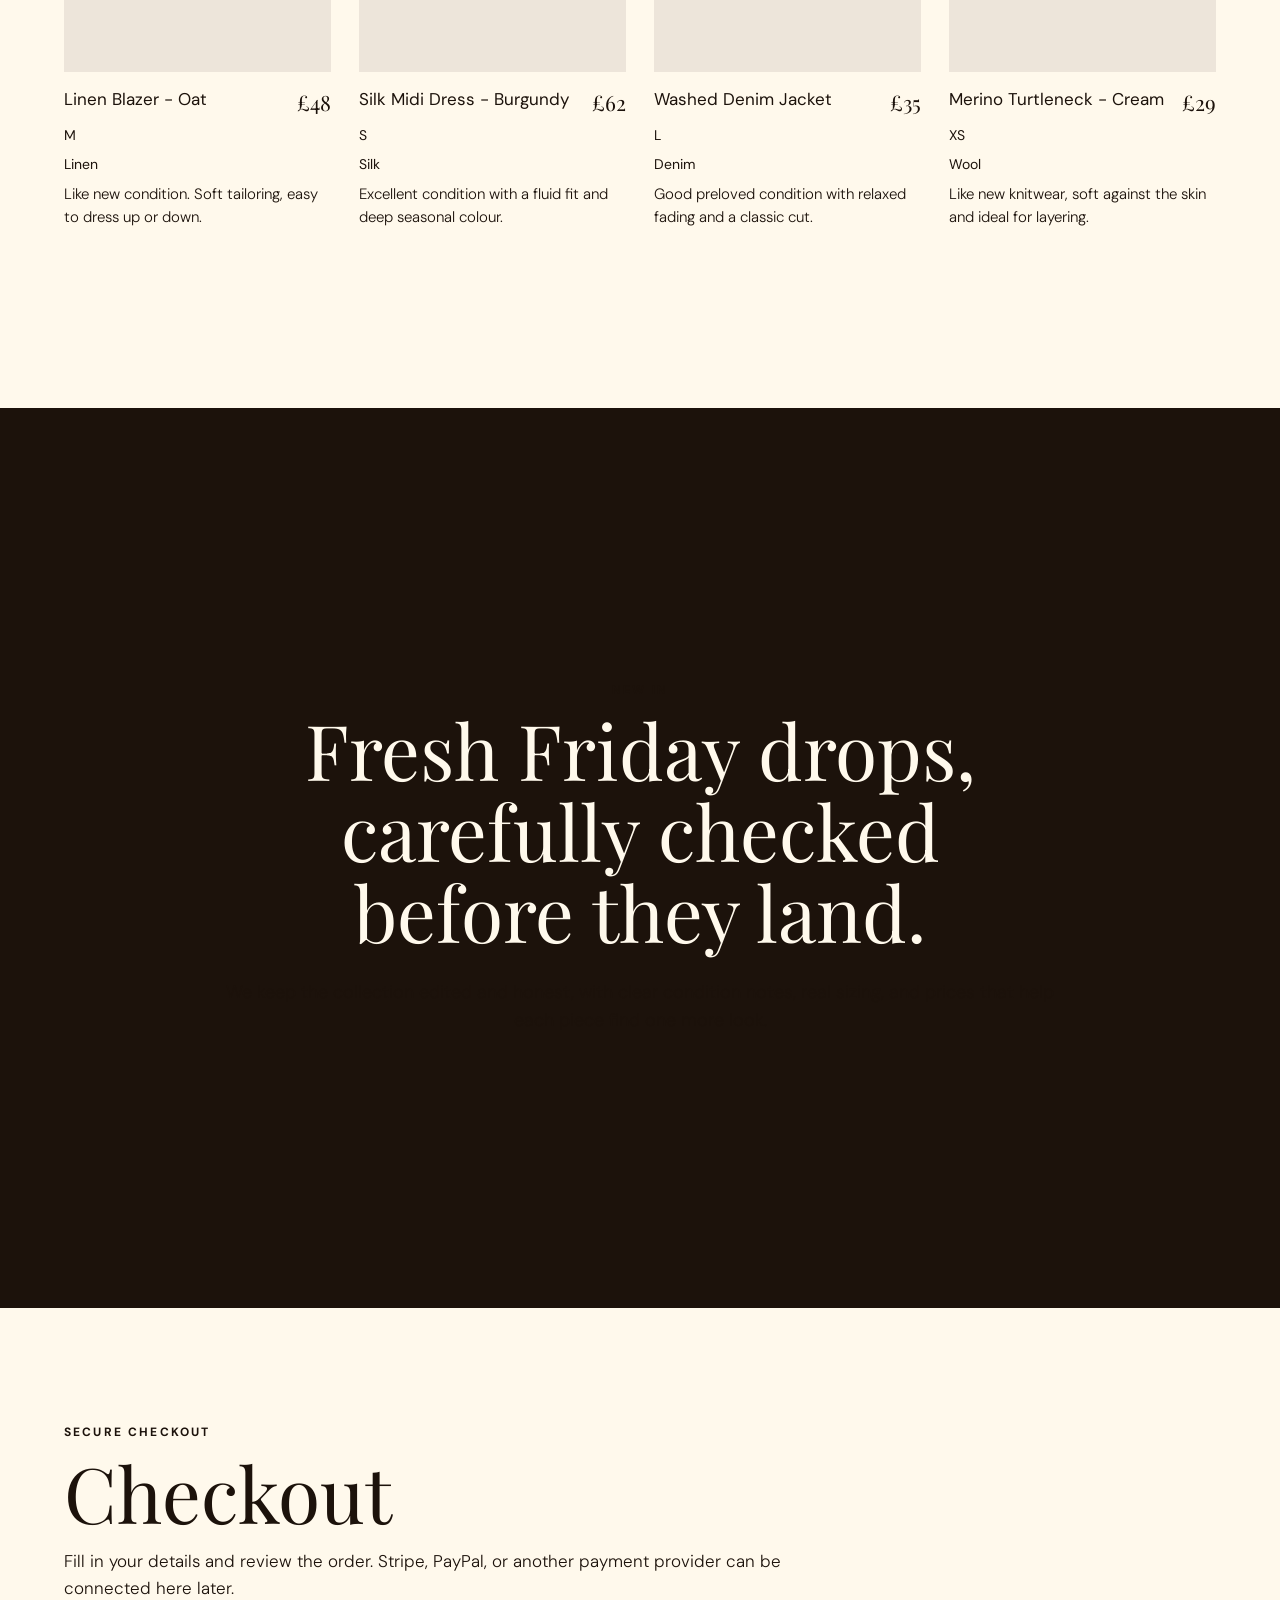
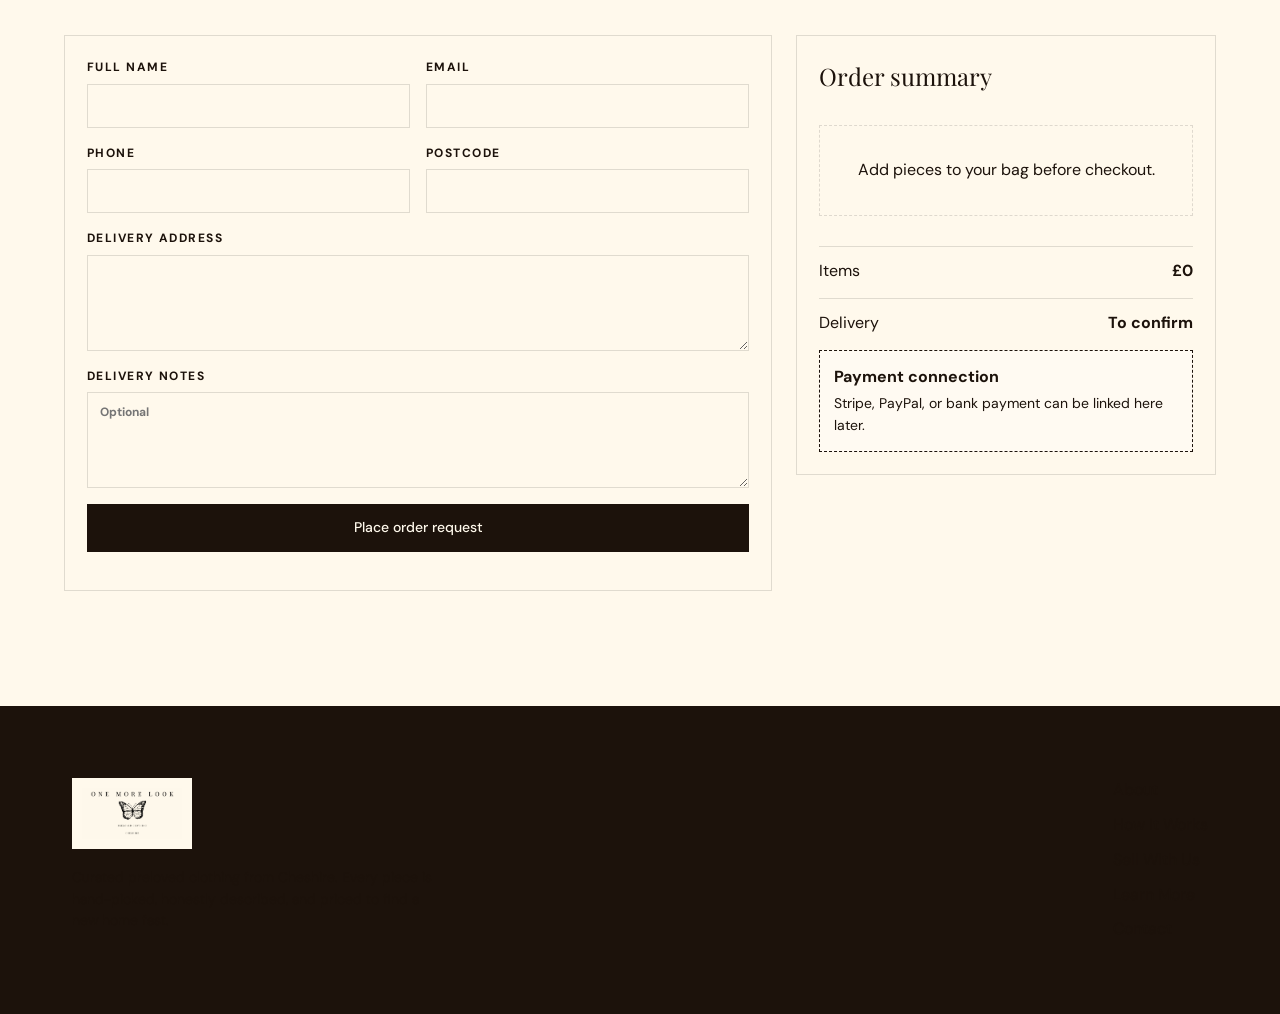
==== commit acfd6e47: "--" ====
--- a/index.html
+++ b/index.html
@@ -112,14 +112,7 @@
           </div>
         </div>
         <div class="hero-media">
-          <img
-            src="https://images.unsplash.com/photo-1595991209266-711c557ac7c4?w=900&h=1100&fit=crop&auto=format"
-            alt="Curated vintage clothing inside a boutique"
-          />
-          <div class="arrival-note">
-            <strong>New arrivals every Friday</strong>
-            <span>Free shipping on orders over GBP 50</span>
-          </div>
+          <div class="hero-slideshow" id="heroSlideshow" aria-live="polite"></div>
         </div>
       </section>
 
@@ -263,6 +256,7 @@
         <a href="about.html">About</a>
         <a href="how-it-works.html#how-it-works">How It Works</a>
         <a href="how-it-works.html#sell-with-us">Sell With Us</a>
+        <a href="learn-more.html">Learn More</a>
         <a href="contact.html">Contact</a>
       </nav>
     </footer>
@@ -295,6 +289,7 @@
         <div class="admin-toolbar">
           <button class="tab active" type="button" data-tab="stock">Stock</button>
           <button class="tab" type="button" data-tab="layout">Layout</button>
+          <button class="tab" type="button" data-tab="pages">Pages</button>
           <button class="tab" type="button" data-tab="links">Links</button>
         </div>
 
@@ -397,6 +392,40 @@
           </form>
         </section>
 
+        <section class="admin-tab hidden" id="pagesTab">
+          <form class="settings-form" id="pagesForm">
+            <label>
+              Home page message
+              <textarea id="settingHomePage"></textarea>
+            </label>
+            <label>
+              About page message
+              <textarea id="settingAboutPage"></textarea>
+            </label>
+            <label>
+              Contact page message
+              <textarea id="settingContactPage"></textarea>
+            </label>
+            <label>
+              How it works message
+              <textarea id="settingHowPage"></textarea>
+            </label>
+            <label>
+              Sell with us message
+              <textarea id="settingSellPage"></textarea>
+            </label>
+            <label>
+              Learn more page message
+              <textarea id="settingLearnPage"></textarea>
+            </label>
+            <label>
+              Brands we love
+              <textarea id="settingBrands" placeholder="Add one brand per line"></textarea>
+            </label>
+            <button class="button primary" type="submit">Save page content</button>
+          </form>
+        </section>
+
         <button class="button danger" id="logoutButton" type="button">Log out</button>
       </div>
     </dialog>
--- a/styles.css
+++ b/styles.css
@@ -4,15 +4,15 @@
   --logo-cream: #fff9ec;
   --sand: #ede5da;
   --warm-band: #e8ddd2;
-  --ink: #2c2317;
-  --espresso: #3d2b1f;
-  --muted: #7a6455;
-  --tan: #c9a882;
-  --tan-soft: #c9b89f;
+  --ink: #1c120b;
+  --espresso: #1c120b;
+  --muted: #1c120b;
+  --tan: #1c120b;
+  --tan-soft: #1c120b;
   --paper: #fffaf2;
-  --line: rgba(61, 43, 31, 0.12);
-  --shadow: 0 24px 70px rgba(44, 35, 23, 0.16);
-  --accent: #c9a882;
+  --line: rgba(0, 0, 0, 0.12);
+  --shadow: 0 24px 70px rgba(0, 0, 0, 0.16);
+  --accent: #1c120b;
 }
 
 * {
@@ -446,10 +446,50 @@
   background: var(--sand);
 }
 
-.hero-media > img {
+.hero-slideshow {
+  position: absolute;
+  inset: 0;
+}
+
+.hero-slide {
+  position: absolute;
+  inset: 0;
+  display: block;
+  opacity: 0;
+  transition: opacity 700ms ease;
+}
+
+.hero-slide.active {
+  opacity: 1;
+}
+
+.hero-slide img {
   width: 100%;
   height: 100%;
   object-fit: cover;
+}
+
+.hero-slide-caption {
+  position: absolute;
+  left: 32px;
+  bottom: 32px;
+  z-index: 2;
+  display: grid;
+  gap: 2px;
+  padding: 14px 18px;
+  background: rgba(250, 247, 243, 0.94);
+  box-shadow: 0 8px 26px rgba(44, 35, 23, 0.12);
+}
+
+.hero-slide-caption strong {
+  font-family: "Playfair Display", Georgia, serif;
+  font-size: 18px;
+  font-weight: 400;
+}
+
+.hero-slide-caption span {
+  color: var(--muted);
+  font-size: 13px;
 }
 
 .hero-media::after {
@@ -1299,6 +1339,32 @@
   color: var(--muted);
   font-size: clamp(16px, 1.2vw, 20px);
   font-weight: 300;
+}
+
+.brands-section {
+  min-height: auto;
+  padding-top: clamp(54px, 7vw, 88px);
+}
+
+.brand-list {
+  display: flex;
+  flex-wrap: wrap;
+  gap: 12px;
+  max-width: 1160px;
+  margin-inline: auto;
+}
+
+.brand-list span {
+  display: inline-flex;
+  min-height: 48px;
+  align-items: center;
+  justify-content: center;
+  border: 1px solid var(--line);
+  background: var(--cream-light);
+  padding: 12px 20px;
+  color: var(--ink);
+  font-size: clamp(15px, 1.2vw, 19px);
+  font-weight: 500;
 }
 
 .promise-band .content-panel {
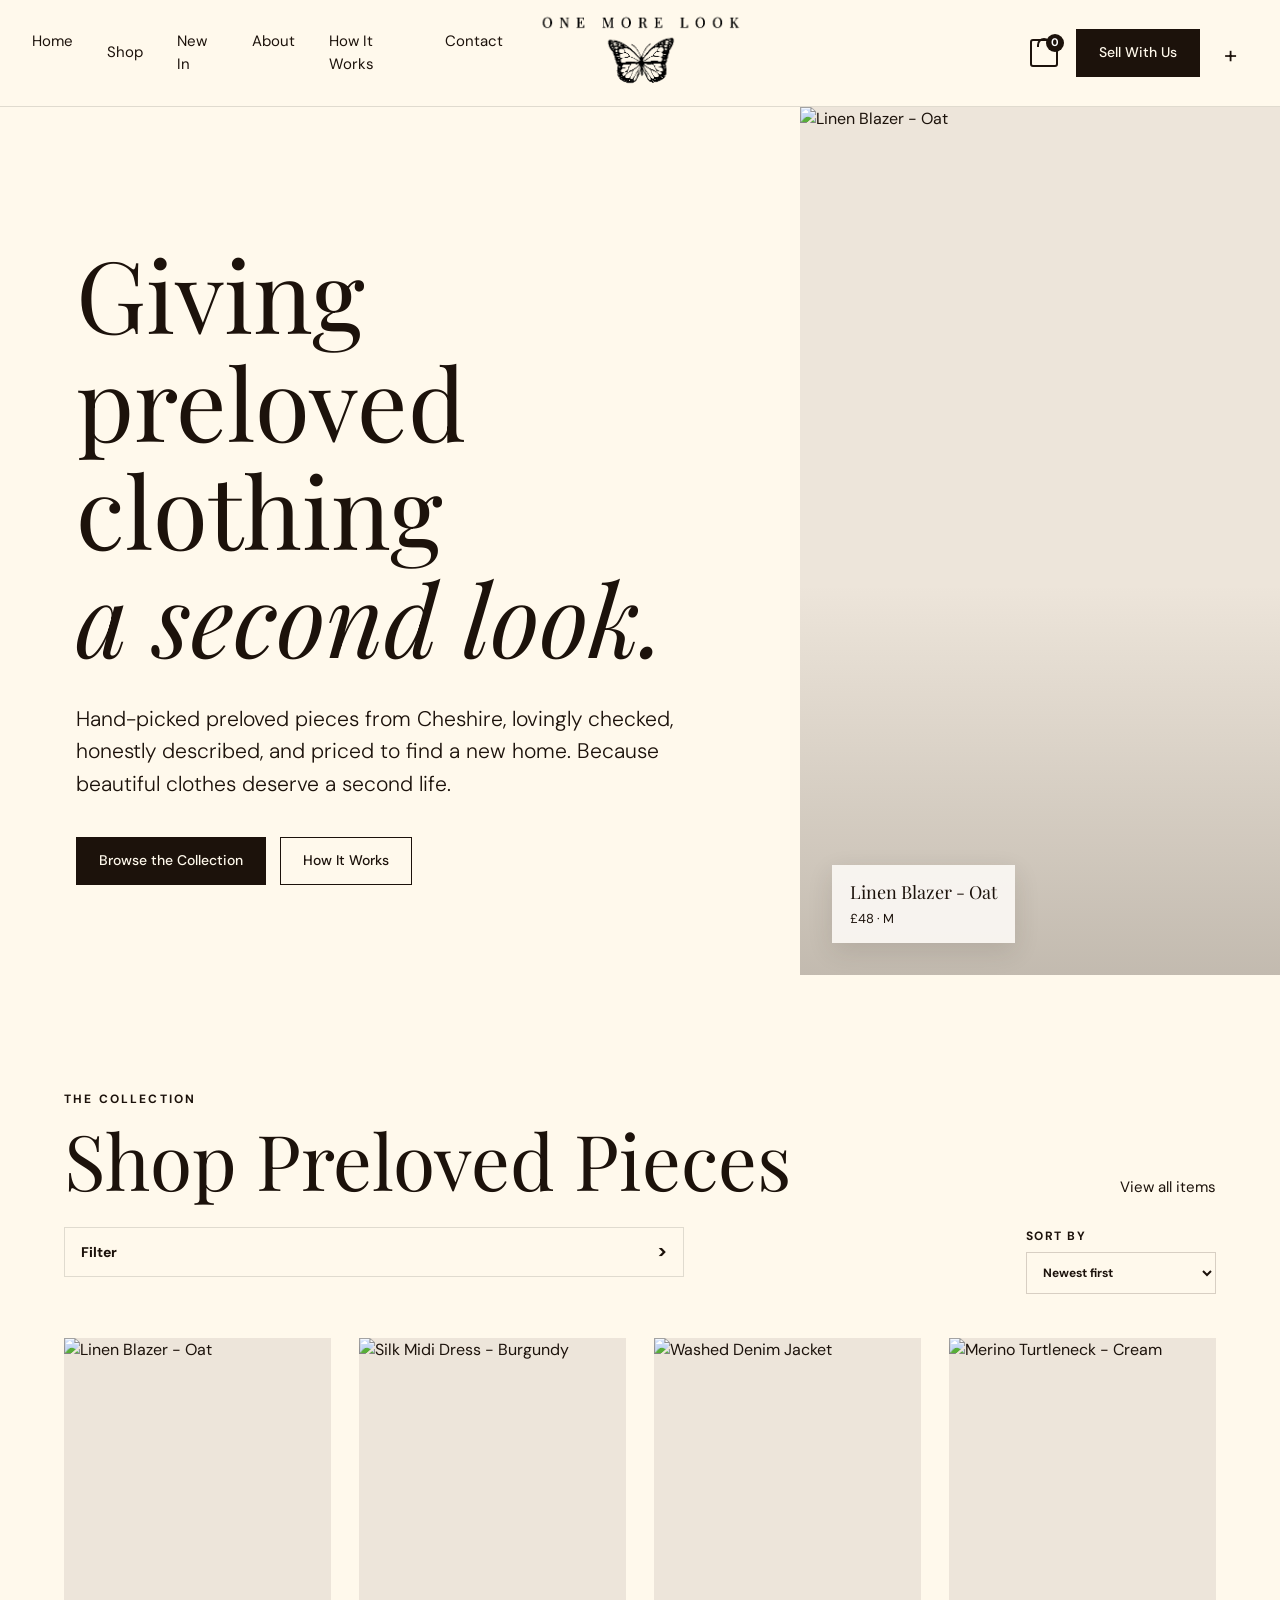
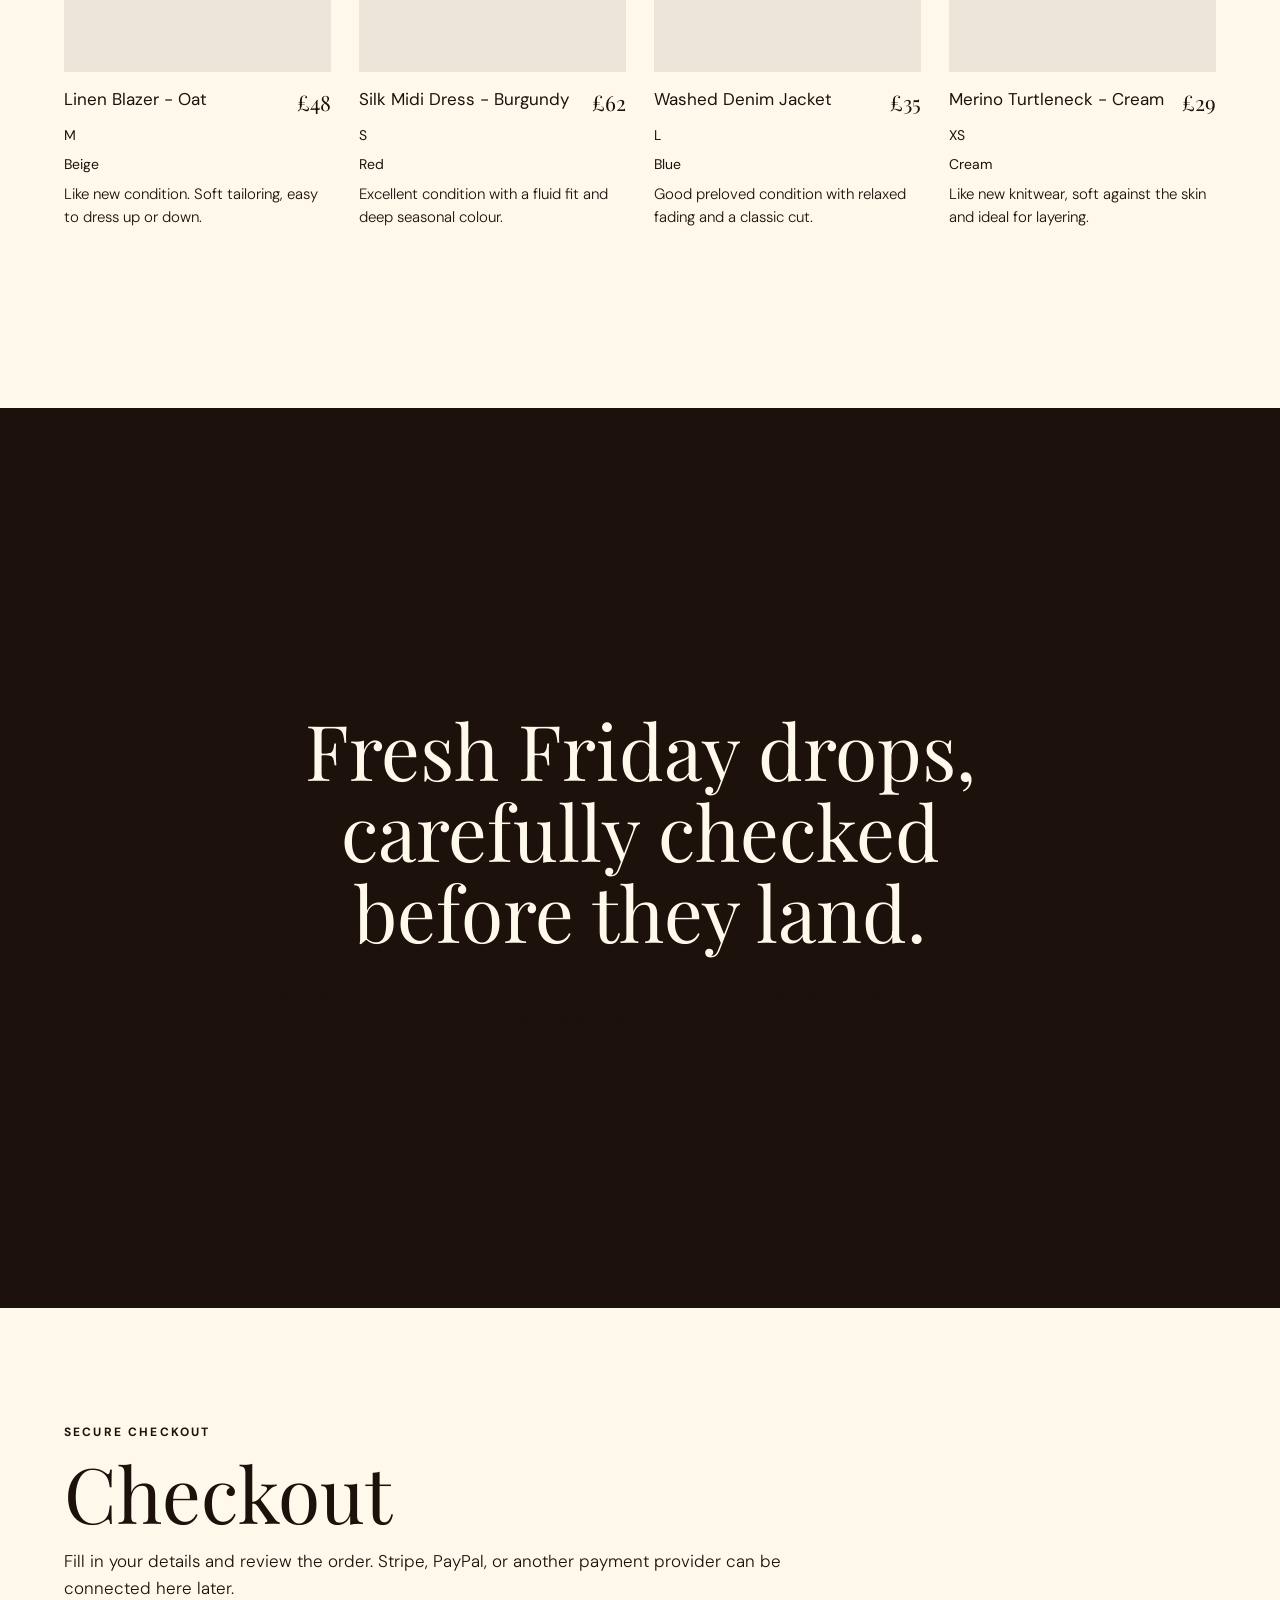
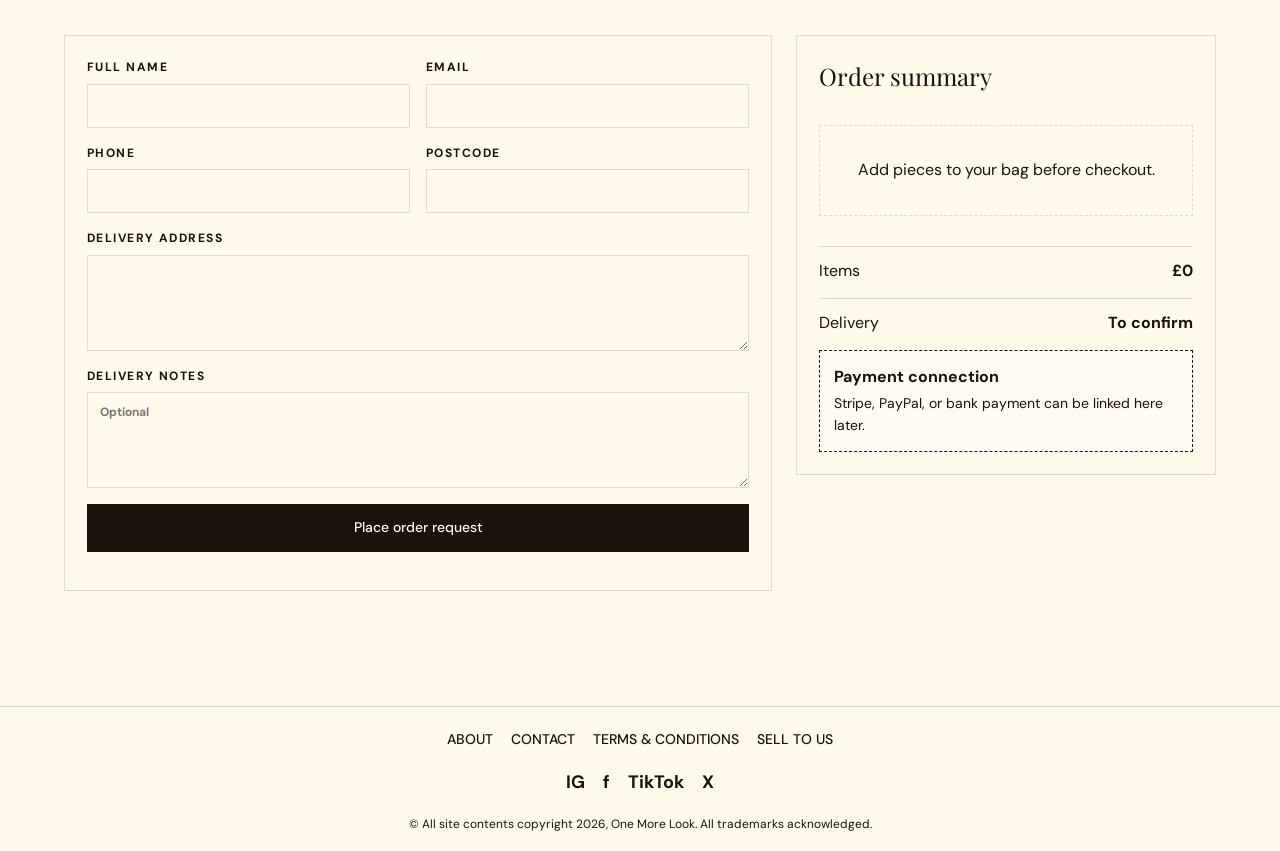
==== commit a0895205: "--" ====
--- a/index.html
+++ b/index.html
@@ -142,24 +142,43 @@
             <details class="filter-group">
               <summary>Size</summary>
               <div class="size-options">
+                <label><input class="size-filter" type="checkbox" value="XXS" /> XXS</label>
                 <label><input class="size-filter" type="checkbox" value="XS" /> XS</label>
                 <label><input class="size-filter" type="checkbox" value="S" /> S</label>
                 <label><input class="size-filter" type="checkbox" value="M" /> M</label>
                 <label><input class="size-filter" type="checkbox" value="L" /> L</label>
                 <label><input class="size-filter" type="checkbox" value="XL" /> XL</label>
+                <label><input class="size-filter" type="checkbox" value="XXL" /> XXL</label>
                 <label><input class="size-filter" type="checkbox" value="One Size" /> One Size</label>
-                <label><input class="size-filter" type="checkbox" value="UK" /> UK sizes</label>
+                <label><input class="size-filter" type="checkbox" value="UK6" /> UK6</label>
+                <label><input class="size-filter" type="checkbox" value="UK8" /> UK8</label>
+                <label><input class="size-filter" type="checkbox" value="UK10" /> UK10</label>
+                <label><input class="size-filter" type="checkbox" value="UK12" /> UK12</label>
+                <label><input class="size-filter" type="checkbox" value="UK14" /> UK14</label>
+                <label><input class="size-filter" type="checkbox" value="UK16" /> UK16</label>
+                <label><input class="size-filter" type="checkbox" value="UK18" /> UK18</label>
+                <label><input class="size-filter" type="checkbox" value="UK20" /> UK20</label>
+                <label><input class="size-filter" type="checkbox" value="UK22" /> UK22</label>
+                <label><input class="size-filter" type="checkbox" value="UK24" /> UK24</label>
               </div>
             </details>
             <details class="filter-group">
-              <summary>Material</summary>
+              <summary>Colour</summary>
               <div class="size-options">
-                <label><input class="material-filter" type="checkbox" value="Cotton" /> Cotton</label>
-                <label><input class="material-filter" type="checkbox" value="Denim" /> Denim</label>
-                <label><input class="material-filter" type="checkbox" value="Linen" /> Linen</label>
-                <label><input class="material-filter" type="checkbox" value="Silk" /> Silk</label>
-                <label><input class="material-filter" type="checkbox" value="Wool" /> Wool</label>
-                <label><input class="material-filter" type="checkbox" value="Leather" /> Leather</label>
+                <label><input class="colour-filter" type="checkbox" value="Black" /> Black</label>
+                <label><input class="colour-filter" type="checkbox" value="White" /> White</label>
+                <label><input class="colour-filter" type="checkbox" value="Cream" /> Cream</label>
+                <label><input class="colour-filter" type="checkbox" value="Beige" /> Beige</label>
+                <label><input class="colour-filter" type="checkbox" value="Brown" /> Brown</label>
+                <label><input class="colour-filter" type="checkbox" value="Grey" /> Grey</label>
+                <label><input class="colour-filter" type="checkbox" value="Blue" /> Blue</label>
+                <label><input class="colour-filter" type="checkbox" value="Green" /> Green</label>
+                <label><input class="colour-filter" type="checkbox" value="Pink" /> Pink</label>
+                <label><input class="colour-filter" type="checkbox" value="Red" /> Red</label>
+                <label><input class="colour-filter" type="checkbox" value="Purple" /> Purple</label>
+                <label><input class="colour-filter" type="checkbox" value="Yellow" /> Yellow</label>
+                <label><input class="colour-filter" type="checkbox" value="Orange" /> Orange</label>
+                <label><input class="colour-filter" type="checkbox" value="Multi" /> Multi</label>
               </div>
             </details>
           </details>
@@ -245,20 +264,21 @@
     </main>
 
     <footer class="site-footer">
-      <div>
-        <img src="assets/Screenshot 2026-06-12 185606.png" alt="One More Look" />
-        <p>
-          Curated preloved clothing from Cheshire. Every piece is hand-picked, honestly described,
-          and priced to find a new home fast.
-        </p>
-      </div>
-      <nav aria-label="Footer navigation">
+      <nav class="footer-links" aria-label="Footer navigation">
         <a href="about.html">About</a>
-        <a href="how-it-works.html#how-it-works">How It Works</a>
-        <a href="how-it-works.html#sell-with-us">Sell With Us</a>
-        <a href="learn-more.html">Learn More</a>
         <a href="contact.html">Contact</a>
+        <a href="terms-and-conditions.html">Terms &amp; Conditions</a>
+        <a href="how-it-works.html#sell-with-us">Sell To Us</a>
       </nav>
+      <div class="footer-socials" aria-label="Social links">
+        <a href="#" aria-label="Instagram">IG</a>
+        <a href="#" aria-label="Facebook">f</a>
+        <a href="#" aria-label="TikTok">TikTok</a>
+        <a href="#" aria-label="X">X</a>
+      </div>
+      <p class="footer-copyright">
+        &copy; All site contents copyright 2026, One More Look. All trademarks acknowledged.
+      </p>
     </footer>
 
     <dialog class="employee-panel" id="employeePanel">
@@ -320,8 +340,8 @@
               <input type="text" id="itemSize" placeholder="UK 10 / M" required />
             </label>
             <label>
-              Material
-              <input type="text" id="itemMaterial" placeholder="Cotton, denim, silk..." />
+              Colour
+              <input type="text" id="itemColour" placeholder="Black, cream, blue..." />
             </label>
             <label class="full">
               Image URL
--- a/styles.css
+++ b/styles.css
@@ -983,36 +983,46 @@
 }
 
 .site-footer {
-  display: grid;
-  grid-template-columns: minmax(0, 1fr) auto;
-  gap: 40px;
-  padding: clamp(48px, 7vw, 72px);
-  background: var(--ink);
-  color: var(--tan-soft);
-}
-
-.site-footer img {
-  width: 120px;
-  padding: 10px;
-  background: var(--cream);
-  mix-blend-mode: normal;
-}
-
-.site-footer p {
-  max-width: 360px;
-  margin: 18px 0 0;
+  display: flex;
+  flex-direction: column;
+  align-items: center;
+  gap: 18px;
+  padding: 22px clamp(18px, 4vw, 32px) 18px;
+  border-top: 1px solid var(--line);
+  background: #fff9ec;
+  color: var(--ink);
+  text-align: center;
+}
+
+.footer-links,
+.footer-socials {
+  display: flex;
+  justify-content: center;
+  flex-wrap: wrap;
+}
+
+.footer-links {
+  gap: 18px;
   font-size: 14px;
-  font-weight: 300;
-}
-
-.site-footer nav {
-  display: grid;
-  align-content: start;
-  gap: 10px;
+  font-weight: 500;
+  text-transform: uppercase;
+}
+
+.footer-socials {
+  gap: 18px;
+  align-items: center;
+  font-size: 18px;
+  font-weight: 700;
+}
+
+.footer-copyright {
+  margin: 0;
+  color: var(--muted);
+  font-size: 12px;
 }
 
 .site-footer a:hover {
-  color: var(--cream-light);
+  color: var(--ink);
 }
 
 .employee-panel,
@@ -1685,8 +1695,7 @@
   }
 
   .hero-stats,
-  .section-heading,
-  .site-footer {
+  .section-heading {
     align-items: start;
     flex-direction: column;
     grid-template-columns: 1fr;
